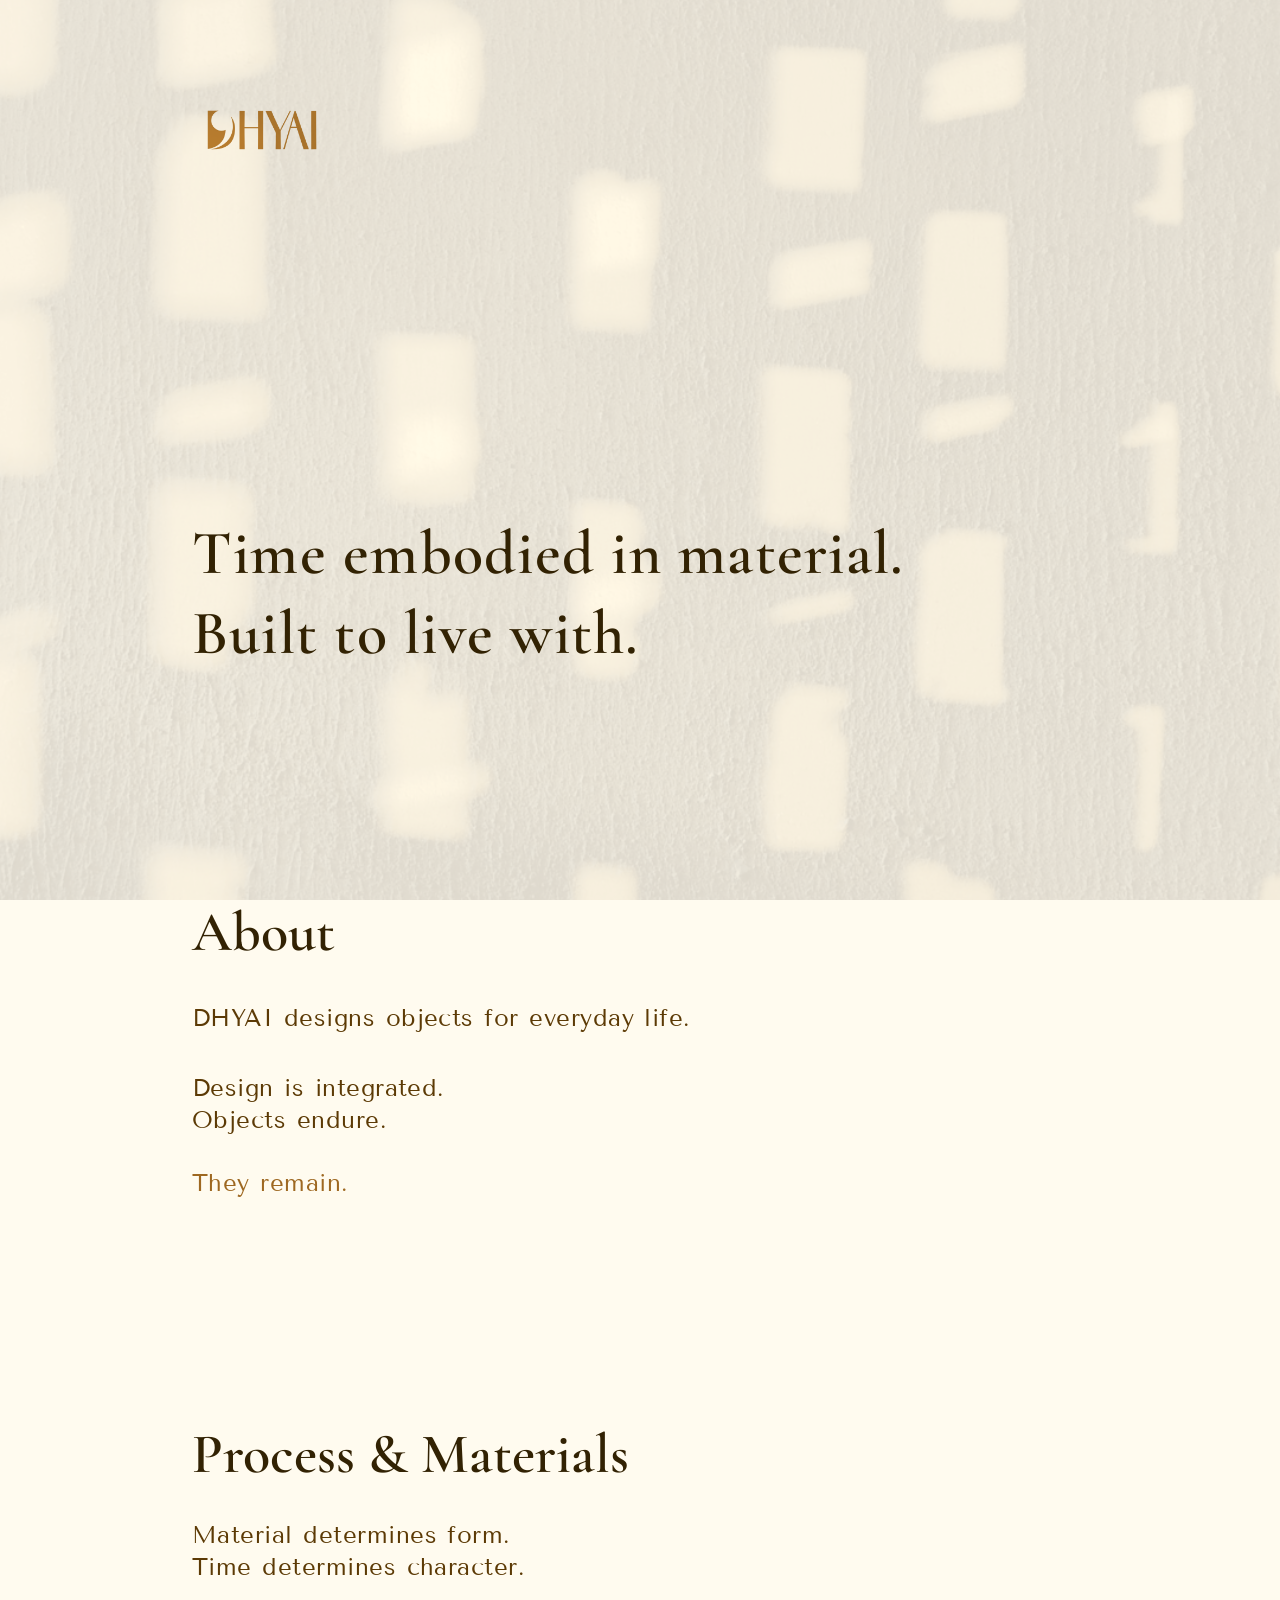
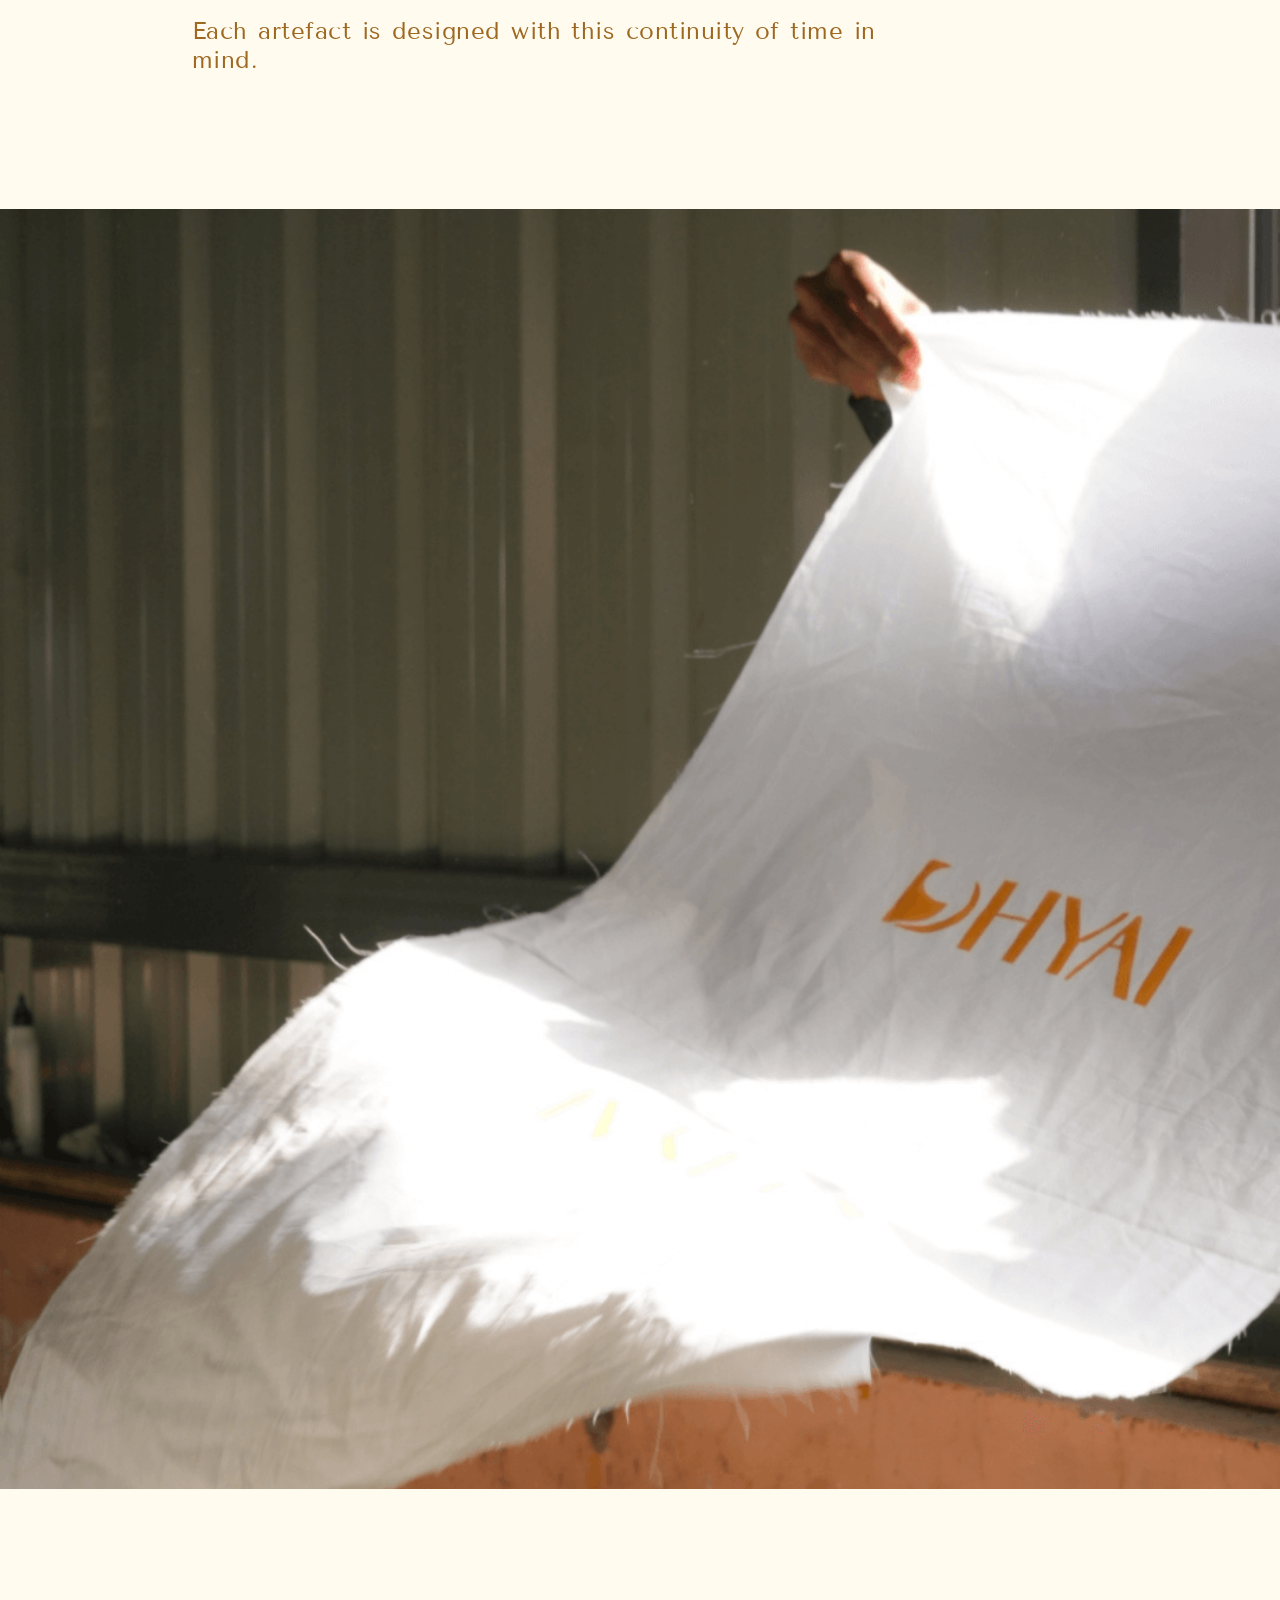
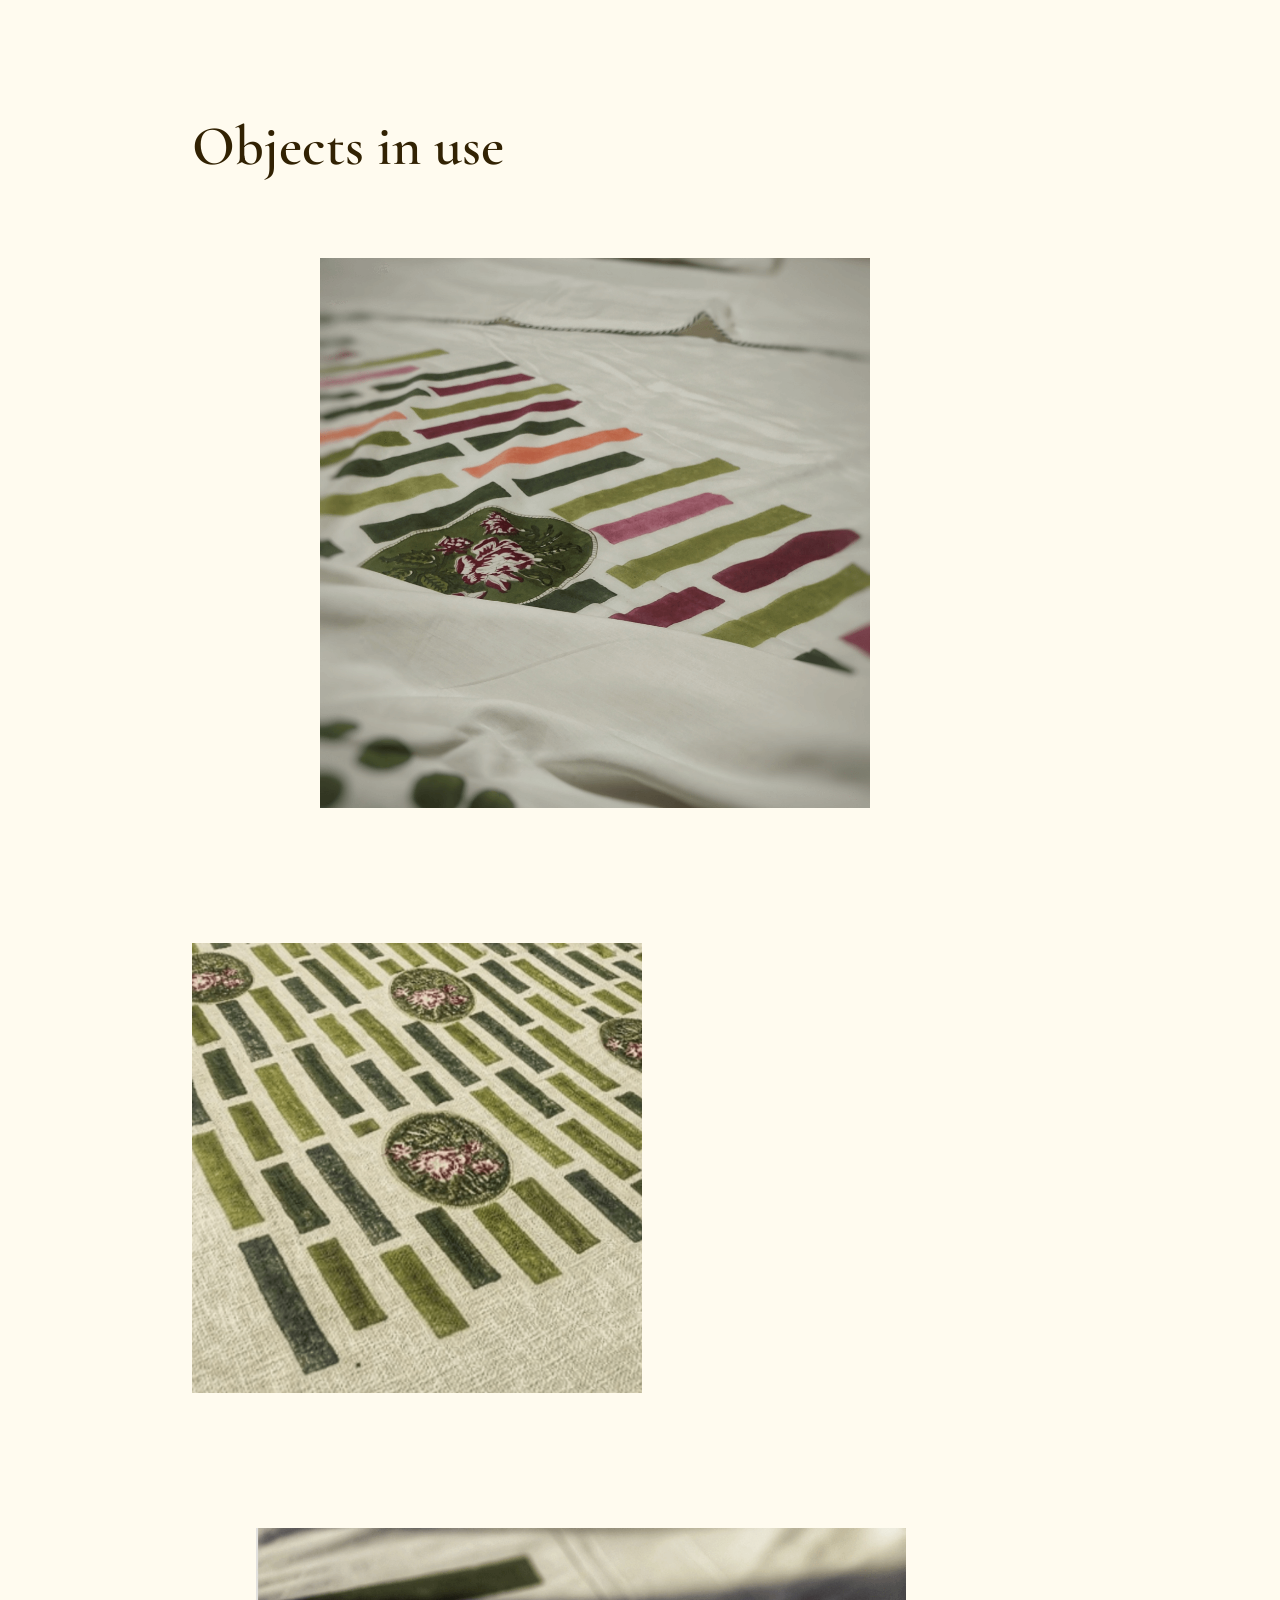
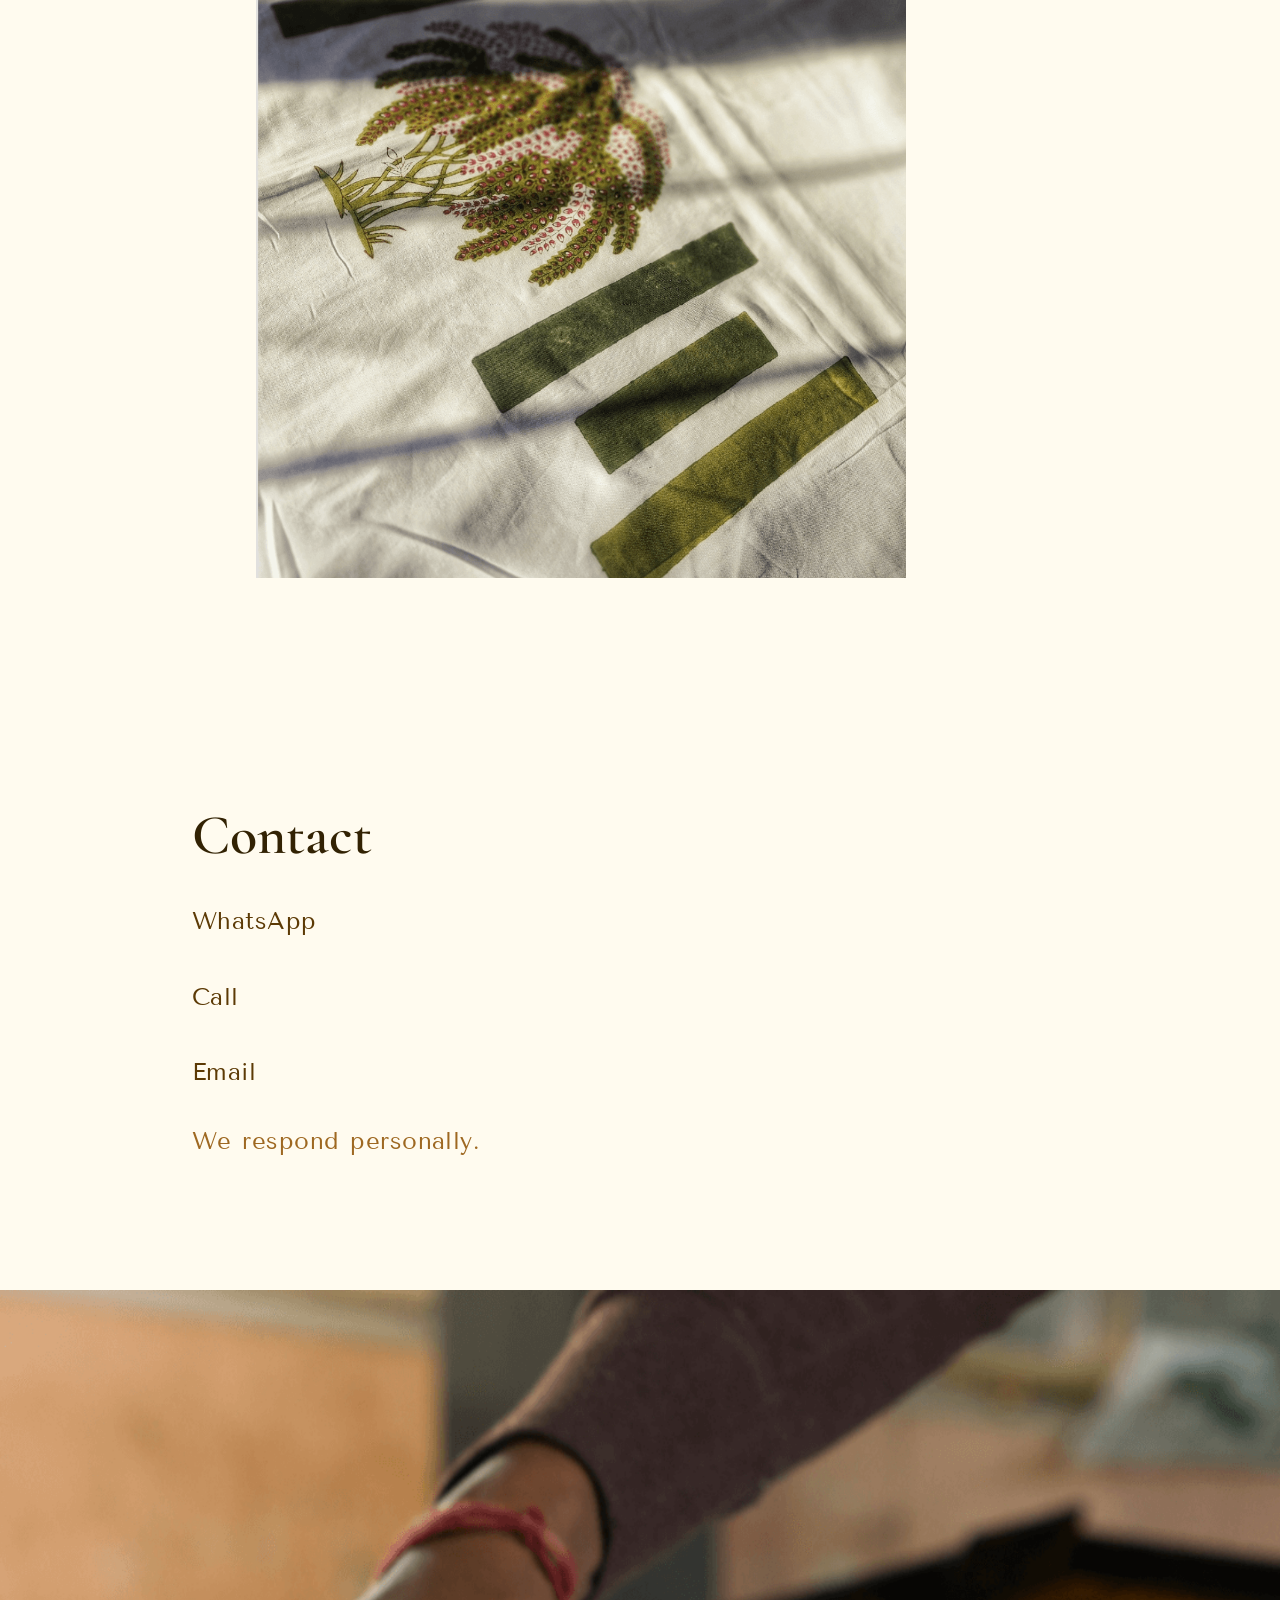
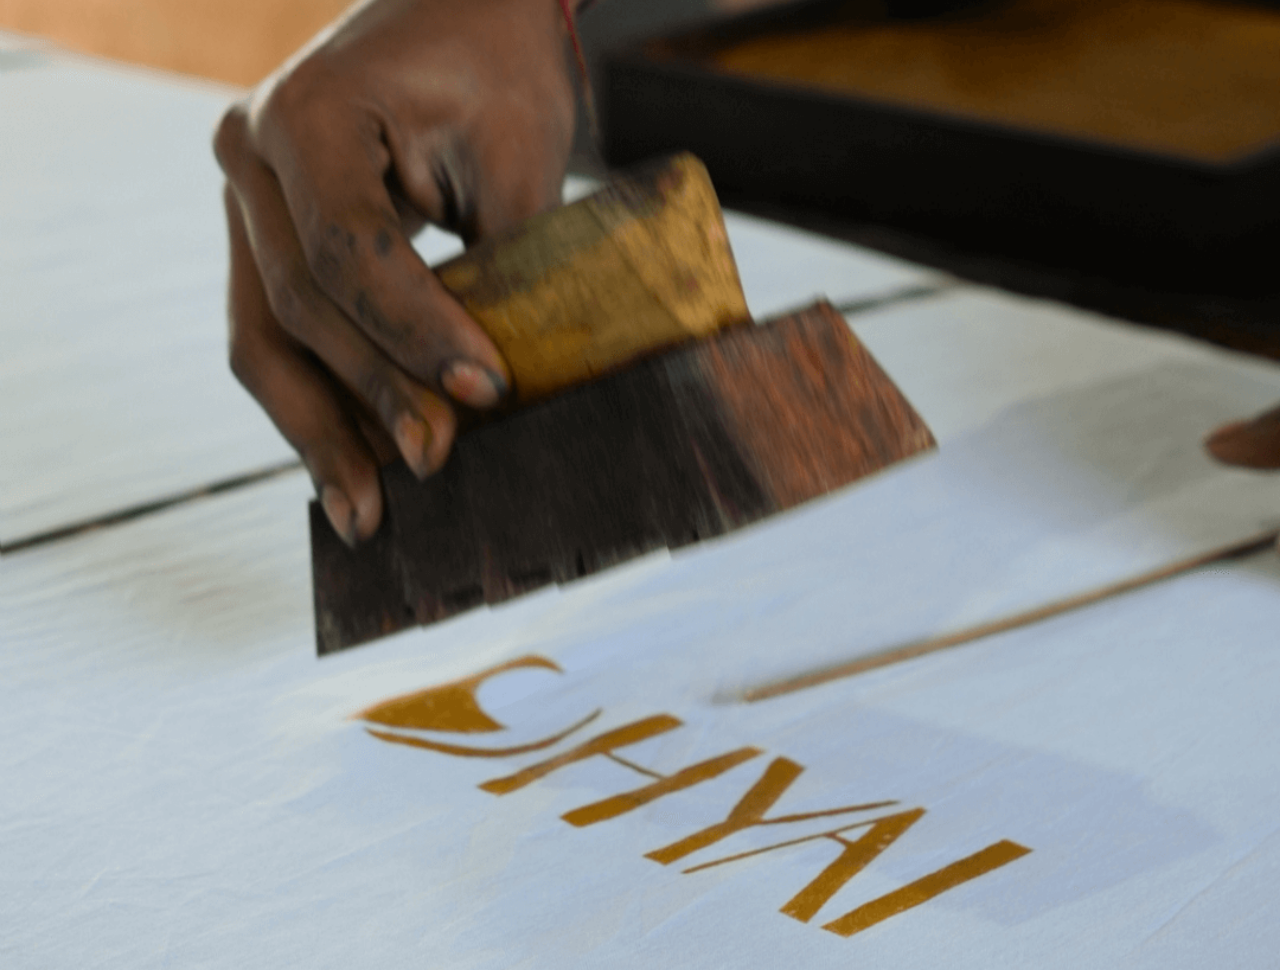
==== index.html @ fb468193 "Update index.html" ====
<!DOCTYPE html>
<html lang="en">
<head>
    <meta charset="UTF-8">
    <meta name="viewport" content="width=device-width, initial-scale=1.0">
    <title>DHYAI</title>
    
    <link rel="preconnect" href="https://fonts.googleapis.com">
    <link rel="preconnect" href="https://fonts.gstatic.com" crossorigin>
    <link href="https://fonts.googleapis.com/css2?family=Cormorant+Garamond:wght@600&family=Tenor+Sans&display=swap" rel="stylesheet">

    <script>
        if (window.innerWidth <= 768) {
            window.location.href = "mobile.html";
        }
    </script>

    <style>
        /* DESKTOP STRICT GRID SETTINGS */
        :root {
            --grid-line: 15vw; /* The unshakeable left anchor for desktop */
            --chapter-pause: 25vh; /* Deep, unhurried vertical margins */
        }

        body {
            background-color: #fffbef;
            margin: 0;
            padding: 0;
            font-family: 'Tenor Sans', sans-serif;
            color: #5c3a05;
            overflow-x: hidden;
            box-sizing: border-box;
        }

        .bg-texture {
            position: fixed;
            top: 0; left: 0; right: 0; bottom: 0;
            background-image: url('Hero-Image.png');
            background-size: cover;
            background-position: center;
            opacity: 0.15;
            z-index: -1;
        }

        /* FIXED LOGO BEHAVIOR */
        .logo {
            position: absolute; /* Changed from fixed so it stays in the hero section */
            top: 60px;
            left: var(--grid-line); 
            width: 140px;
            mix-blend-mode: multiply;
            z-index: 100;
        }

        /* STRICT TEXT HIERARCHY LOCK */
        .text-block {
            display: flex;
            flex-direction: column;
            gap: 32px; 
            max-width: 700px; 
        }

        .text-block h2, 
        .text-block p, 
        .text-block a, 
        .text-block span {
            margin: 0 !important; 
        }

        /* TYPOGRAPHY */
        h2 {
            font-family: 'Cormorant Garamond', serif;
            font-size: 56px; 
            color: #322203;
            line-height: 1.15;
            font-weight: 600;
        }

        .hero {
            height: 100vh;
            display: flex;
            flex-direction: column;
            justify-content: flex-end; 
            padding-bottom: 25vh; 
            padding-left: var(--grid-line);
            padding-right: var(--grid-line);
            box-sizing: border-box;
        }

        .hero h2 {
            font-size: clamp(40px, 5vw, 62px); 
            line-height: 1.3;
            margin: 0;
            letter-spacing: 0.02em;
        }

        p, a {
            font-size: 24px; 
            line-height: 1.8;
            text-decoration: none;
            color: inherit;
            display: block;
            letter-spacing: 0.02em;
            word-spacing: 0.08em;
        }

        a:hover {
            color: #322203; 
        }

        .tight-stack {
            line-height: 1.35; 
        }

        .end-statement {
            color: #9e6821;
            display: block;
            font-size: 24px; 
            letter-spacing: 0.02em;
            word-spacing: 0.08em;
        }

        /* LAYOUT ARCHITECTURE */
        .content-container {
            padding: 0 var(--grid-line); 
            width: 100%;
            box-sizing: border-box;
        }

        .chapter {
            margin-bottom: var(--chapter-pause); 
        }

        /* THE MOMENT OF BOLDNESS: Full Bleed Images */
        .full-bleed {
            width: 100vw;
            height: auto;
            position: relative;
            left: calc(-1 * var(--grid-line)); 
            margin-top: 15vh;
            display: block;
        }

        /* EDITORIAL GALLERY */
        .gallery-wrap {
            display: flex;
            flex-direction: column;
            gap: 15vh; 
            margin-top: 80px; 
        }

        .gallery-wrap img {
            height: auto;
            display: block;
        }
        
        .img-1 { max-width: 550px; margin-left: 10vw; } 
        .img-2 { max-width: 450px; margin-left: 0; } 
        .img-3 { max-width: 650px; margin-left: 5vw; } 

        .fade-in {
            opacity: 0;
            transform: translateY(20px);
            transition: opacity 1.5s ease, transform 1.5s ease;
        }
        .fade-in.visible {
            opacity: 1;
            transform: translateY(0);
        }
    </style>
</head>
<body>

    <div class="bg-texture"></div>
    <img src="DHYAI-logo.png" alt="DHYAI" class="logo">

    <section class="hero fade-in">
        <h2>
            Time embodied in material.<br>
            Built to live with.
        </h2>
    </section>

    <div class="content-container">
        <section class="chapter fade-in">
            <div class="text-block">
                <h2>About</h2>
                <p>DHYAI designs objects for everyday life.</p>
                <p class="tight-stack">Design is integrated.<br>Objects endure.</p>
                <span class="end-statement">They remain.</span>
            </div>
        </section>

        <section class="chapter fade-in">
            <div class="text-block">
                <h2>Process & Materials</h2>
                <p class="tight-stack">Material determines form.<br>Time determines character.</p>
                <span class="end-statement">Each artefact is designed with this continuity of time in mind.</span>
            </div>
            <img src="Process-Image-1.png" alt="Process" class="full-bleed fade-in">
        </section>

        <section class="chapter fade-in">
            <div class="text-block">
                <h2>Objects in use</h2>
            </div>
            <div class="gallery-wrap">
                <img src="Object-Image-1.png" alt="Object" class="fade-in img-1">
                <img src="Object-Image-2.png" alt="Detail" class="fade-in img-2">
                <img src="Object-Image-3.png" alt="Material" class="fade-in img-3">
            </div>
        </section>

        <section class="chapter fade-in" style="margin-bottom: 0;">
            <div class="text-block">
                <h2>Contact</h2>
                <p class="tight-stack">
                    <a href="#">WhatsApp</a><br>
                    <a href="#">Call</a><br>
                    <a href="#">Email</a>
                </p>
                <span class="end-statement">We respond personally.</span>
            </div>
            <img src="Process-Image-2.png" alt="Process" class="full-bleed fade-in" style="margin-bottom: 0;">
        </section>
    </div>

    <script>
        const observer = new IntersectionObserver(entries => {
            entries.forEach(entry => {
                if(entry.isIntersecting) entry.target.classList.add('visible');
            });
        }, { threshold: 0.1 });
        document.querySelectorAll('.fade-in').forEach(el => observer.observe(el));
    </script>
</body>
</html>
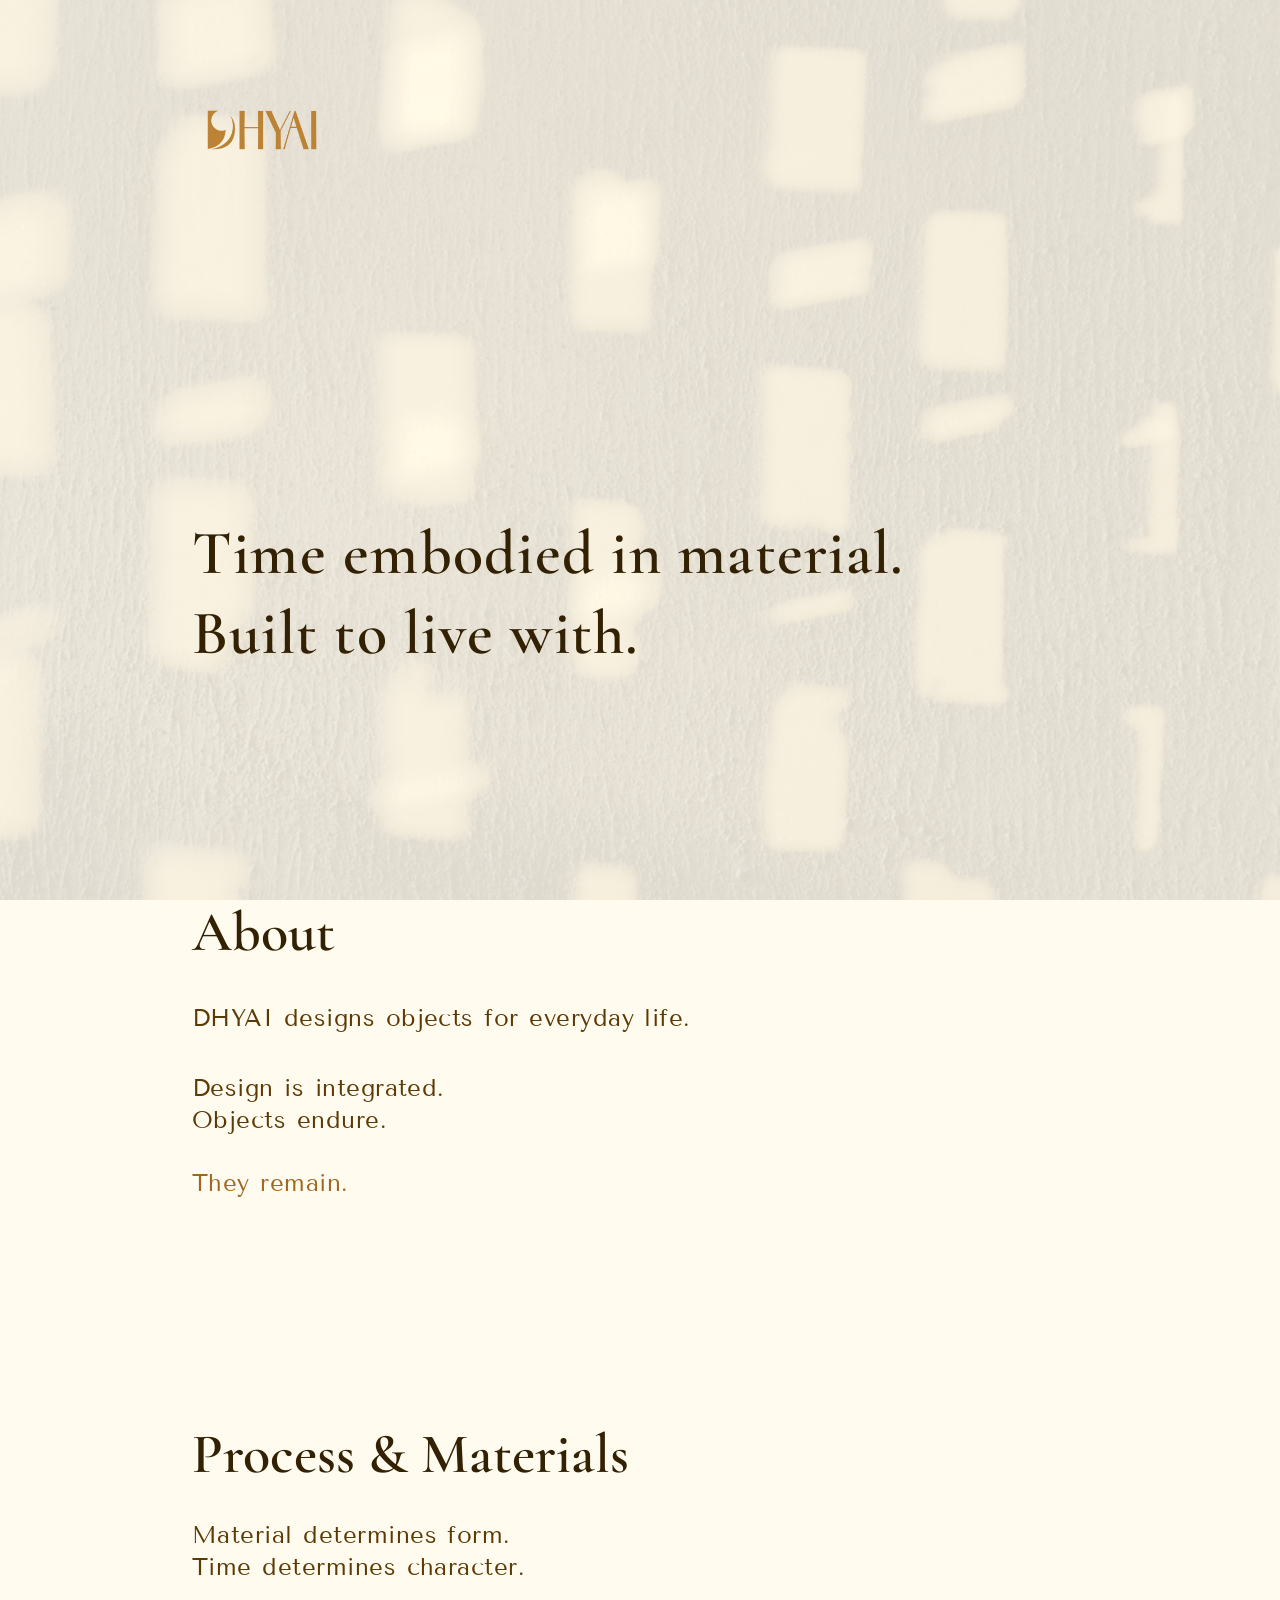
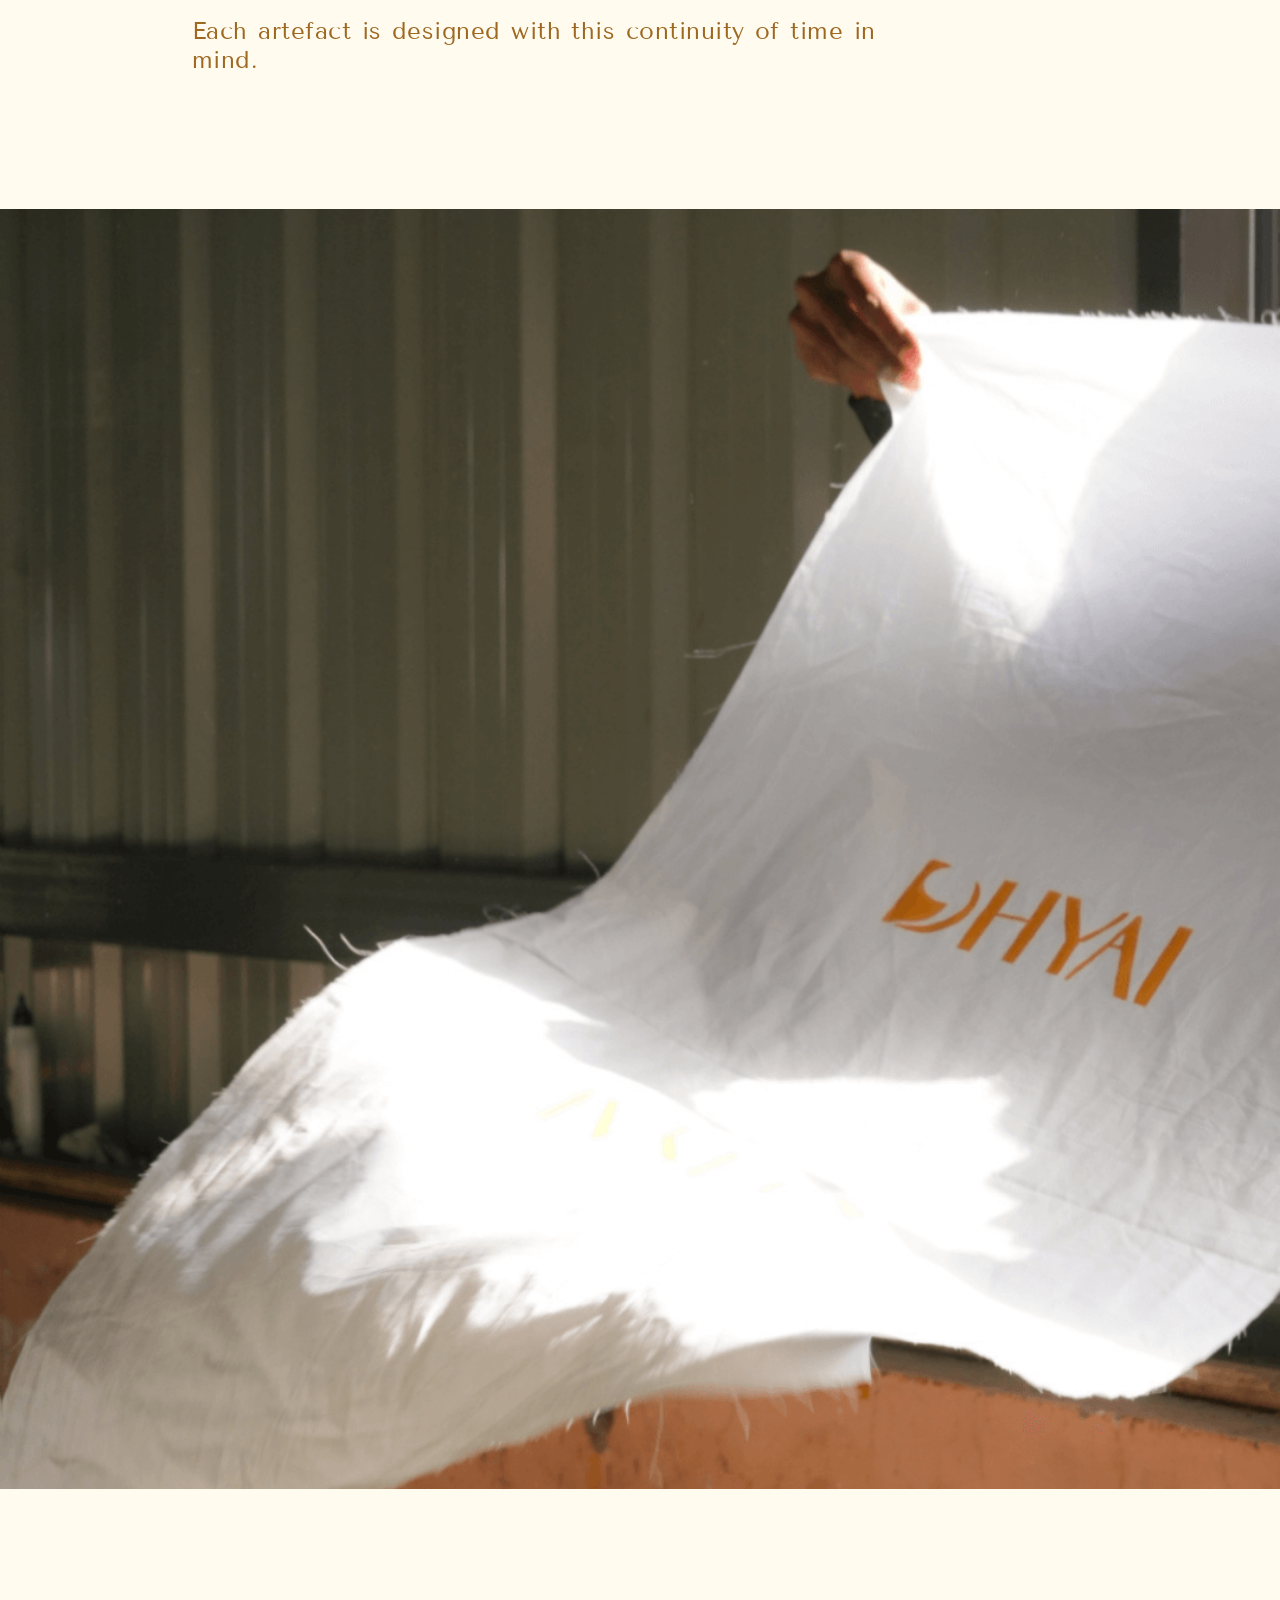
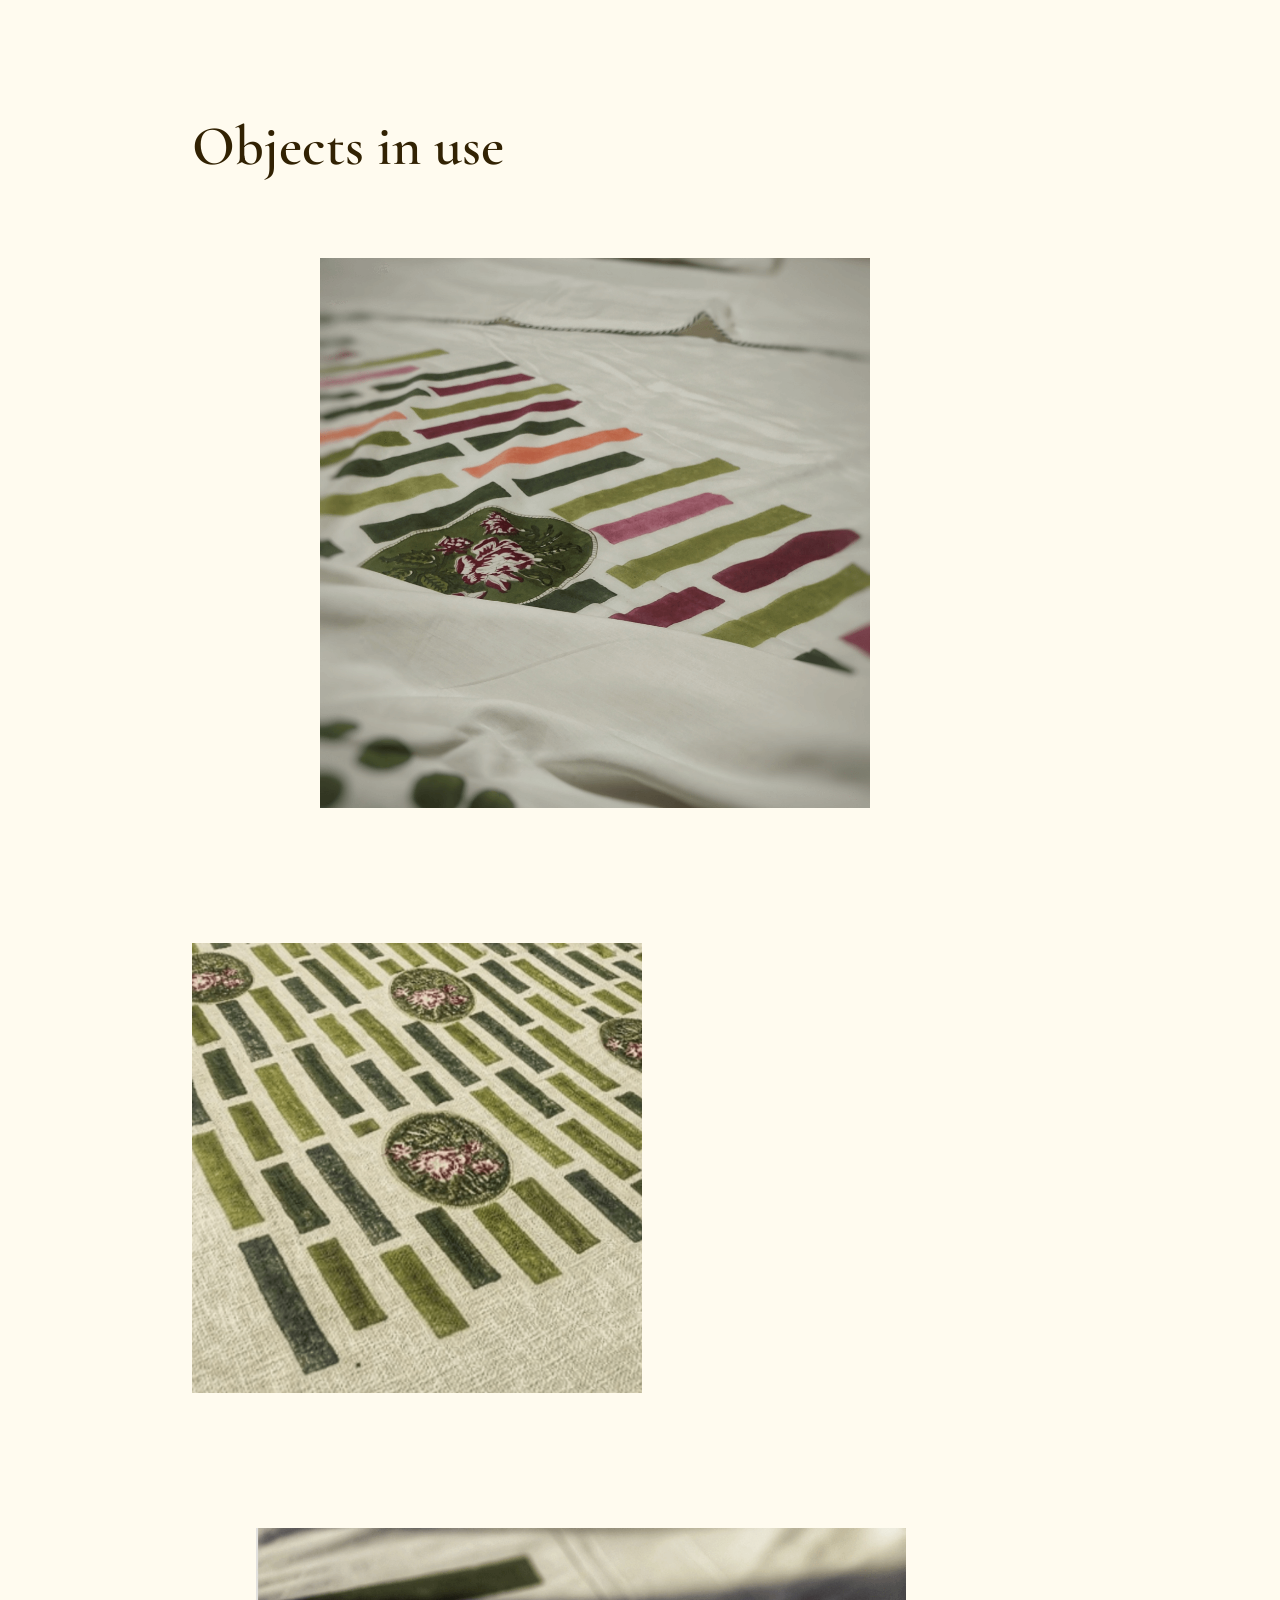
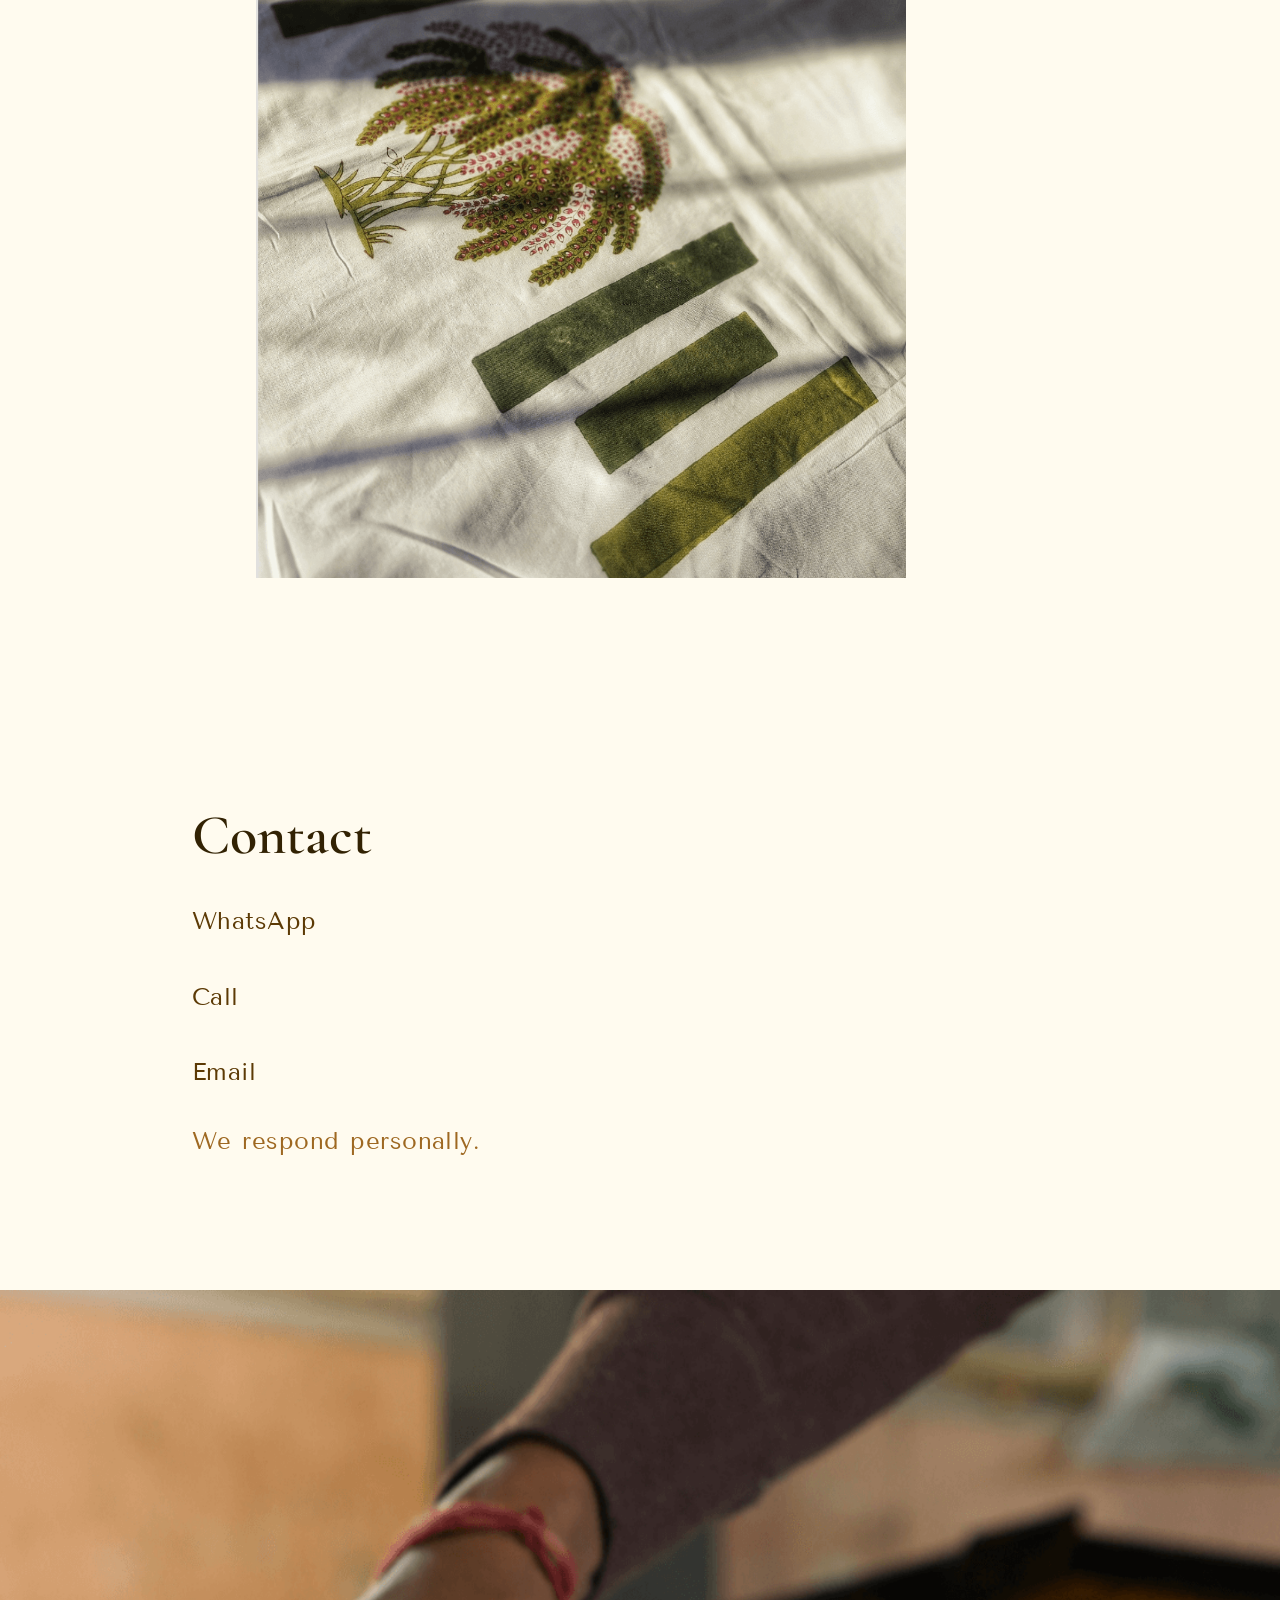
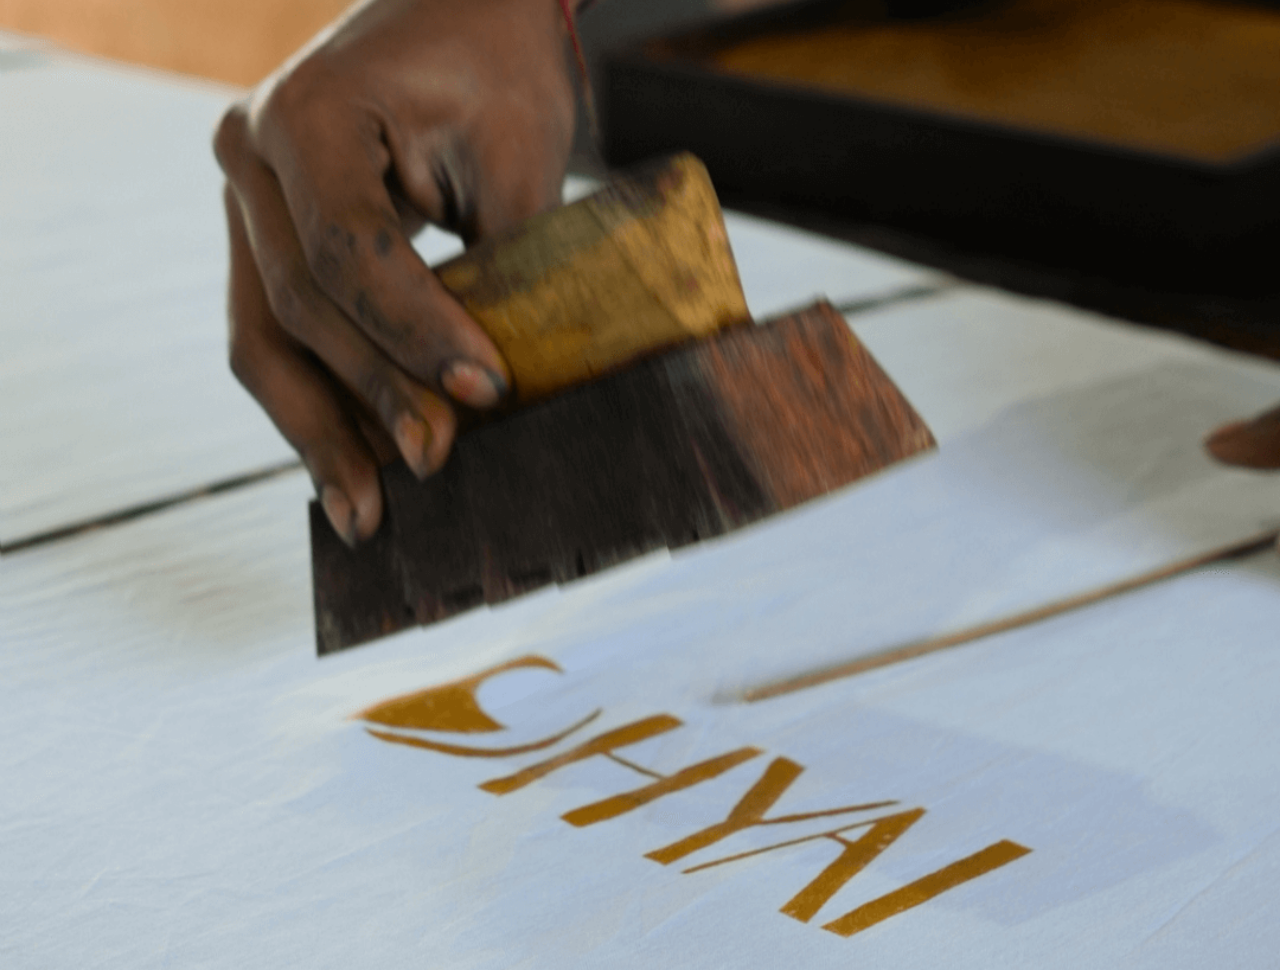
==== commit 6e09ef6f: "Update index.html" ====
--- a/index.html
+++ b/index.html
@@ -18,8 +18,8 @@
     <style>
         /* DESKTOP STRICT GRID SETTINGS */
         :root {
-            --grid-line: 15vw; /* The unshakeable left anchor for desktop */
-            --chapter-pause: 25vh; /* Deep, unhurried vertical margins */
+            --grid-line: 15vw; 
+            --chapter-pause: 25vh; 
         }
 
         body {
@@ -42,16 +42,6 @@
             z-index: -1;
         }
 
-        /* FIXED LOGO BEHAVIOR */
-        .logo {
-            position: absolute; /* Changed from fixed so it stays in the hero section */
-            top: 60px;
-            left: var(--grid-line); 
-            width: 140px;
-            mix-blend-mode: multiply;
-            z-index: 100;
-        }
-
         /* STRICT TEXT HIERARCHY LOCK */
         .text-block {
             display: flex;
@@ -76,7 +66,9 @@
             font-weight: 600;
         }
 
+        /* HERO SECTION (Now acts as the master container for the logo) */
         .hero {
+            position: relative; /* Crucial: Traps the absolute logo inside this section */
             height: 100vh;
             display: flex;
             flex-direction: column;
@@ -87,6 +79,16 @@
             box-sizing: border-box;
         }
 
+        /* BULLETPROOF LOGO (Locked to the top of the hero section only) */
+        .logo {
+            position: absolute; 
+            top: 60px;
+            left: var(--grid-line); 
+            width: 140px;
+            mix-blend-mode: multiply;
+            z-index: 10;
+        }
+
         .hero h2 {
             font-size: clamp(40px, 5vw, 62px); 
             line-height: 1.3;
@@ -131,7 +133,7 @@
             margin-bottom: var(--chapter-pause); 
         }
 
-        /* THE MOMENT OF BOLDNESS: Full Bleed Images */
+        /* FULL BLEED IMAGES */
         .full-bleed {
             width: 100vw;
             height: auto;
@@ -172,9 +174,9 @@
 <body>
 
     <div class="bg-texture"></div>
-    <img src="DHYAI-logo.png" alt="DHYAI" class="logo">
 
     <section class="hero fade-in">
+        <img src="DHYAI-logo.png" alt="DHYAI" class="logo">
         <h2>
             Time embodied in material.<br>
             Built to live with.
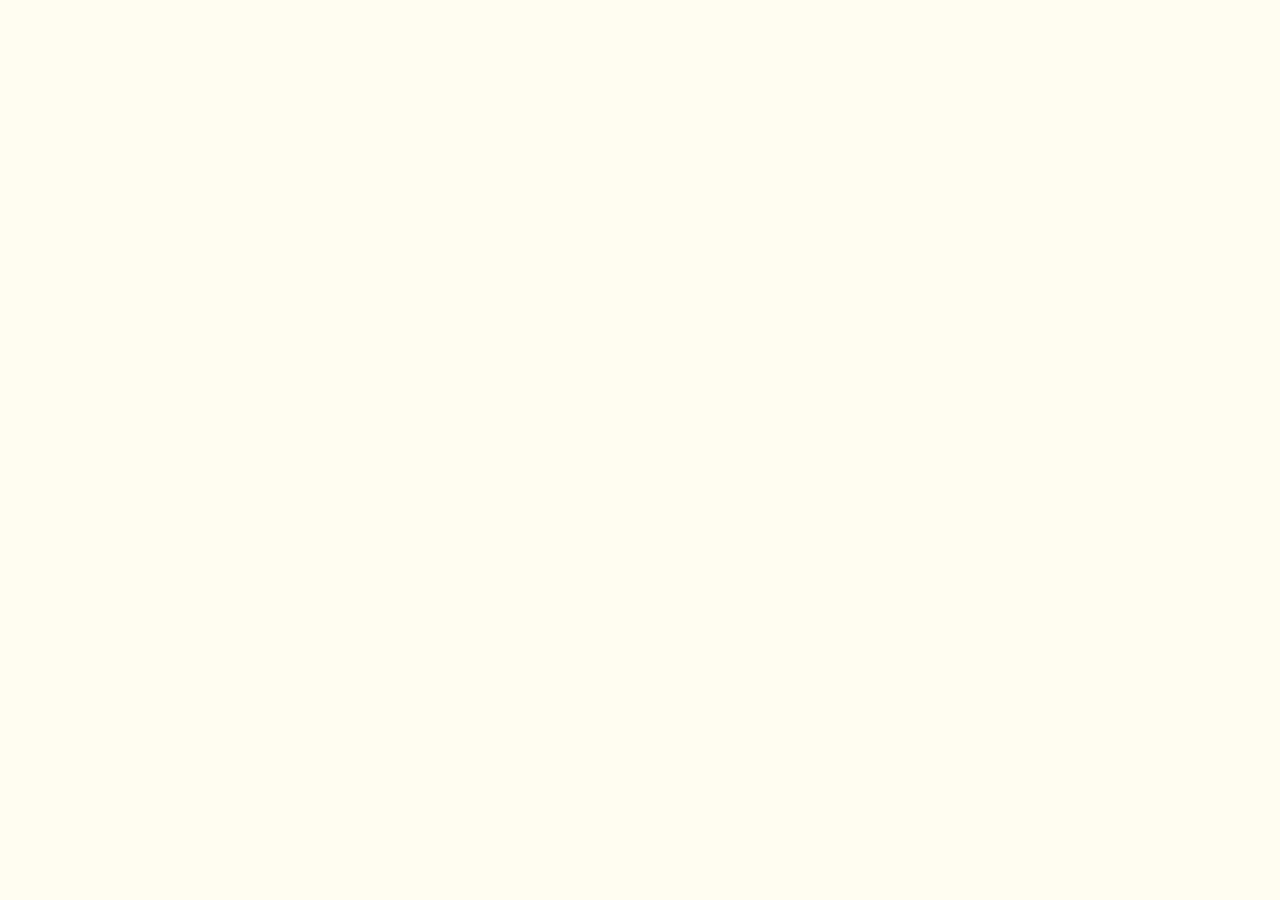
==== commit d7829cd0: "Update index.html" ====
--- a/index.html
+++ b/index.html
@@ -66,9 +66,9 @@
             font-weight: 600;
         }
 
-        /* HERO SECTION (Now acts as the master container for the logo) */
+        /* HERO SECTION */
         .hero {
-            position: relative; /* Crucial: Traps the absolute logo inside this section */
+            position: relative; 
             height: 100vh;
             display: flex;
             flex-direction: column;
@@ -79,12 +79,12 @@
             box-sizing: border-box;
         }
 
-        /* BULLETPROOF LOGO (Locked to the top of the hero section only) */
+        /* BULLETPROOF LOGO (Corner oriented, 28% larger) */
         .logo {
             position: absolute; 
             top: 60px;
-            left: var(--grid-line); 
-            width: 140px;
+            left: 5vw; /* Left corner oriented */
+            width: 180px; /* Scaled up from 140px */
             mix-blend-mode: multiply;
             z-index: 10;
         }
@@ -107,133 +107,3 @@
         }
 
         a:hover {
-            color: #322203; 
-        }
-
-        .tight-stack {
-            line-height: 1.35; 
-        }
-
-        .end-statement {
-            color: #9e6821;
-            display: block;
-            font-size: 24px; 
-            letter-spacing: 0.02em;
-            word-spacing: 0.08em;
-        }
-
-        /* LAYOUT ARCHITECTURE */
-        .content-container {
-            padding: 0 var(--grid-line); 
-            width: 100%;
-            box-sizing: border-box;
-        }
-
-        .chapter {
-            margin-bottom: var(--chapter-pause); 
-        }
-
-        /* FULL BLEED IMAGES */
-        .full-bleed {
-            width: 100vw;
-            height: auto;
-            position: relative;
-            left: calc(-1 * var(--grid-line)); 
-            margin-top: 15vh;
-            display: block;
-        }
-
-        /* EDITORIAL GALLERY */
-        .gallery-wrap {
-            display: flex;
-            flex-direction: column;
-            gap: 15vh; 
-            margin-top: 80px; 
-        }
-
-        .gallery-wrap img {
-            height: auto;
-            display: block;
-        }
-        
-        .img-1 { max-width: 550px; margin-left: 10vw; } 
-        .img-2 { max-width: 450px; margin-left: 0; } 
-        .img-3 { max-width: 650px; margin-left: 5vw; } 
-
-        .fade-in {
-            opacity: 0;
-            transform: translateY(20px);
-            transition: opacity 1.5s ease, transform 1.5s ease;
-        }
-        .fade-in.visible {
-            opacity: 1;
-            transform: translateY(0);
-        }
-    </style>
-</head>
-<body>
-
-    <div class="bg-texture"></div>
-
-    <section class="hero fade-in">
-        <img src="DHYAI-logo.png" alt="DHYAI" class="logo">
-        <h2>
-            Time embodied in material.<br>
-            Built to live with.
-        </h2>
-    </section>
-
-    <div class="content-container">
-        <section class="chapter fade-in">
-            <div class="text-block">
-                <h2>About</h2>
-                <p>DHYAI designs objects for everyday life.</p>
-                <p class="tight-stack">Design is integrated.<br>Objects endure.</p>
-                <span class="end-statement">They remain.</span>
-            </div>
-        </section>
-
-        <section class="chapter fade-in">
-            <div class="text-block">
-                <h2>Process & Materials</h2>
-                <p class="tight-stack">Material determines form.<br>Time determines character.</p>
-                <span class="end-statement">Each artefact is designed with this continuity of time in mind.</span>
-            </div>
-            <img src="Process-Image-1.png" alt="Process" class="full-bleed fade-in">
-        </section>
-
-        <section class="chapter fade-in">
-            <div class="text-block">
-                <h2>Objects in use</h2>
-            </div>
-            <div class="gallery-wrap">
-                <img src="Object-Image-1.png" alt="Object" class="fade-in img-1">
-                <img src="Object-Image-2.png" alt="Detail" class="fade-in img-2">
-                <img src="Object-Image-3.png" alt="Material" class="fade-in img-3">
-            </div>
-        </section>
-
-        <section class="chapter fade-in" style="margin-bottom: 0;">
-            <div class="text-block">
-                <h2>Contact</h2>
-                <p class="tight-stack">
-                    <a href="#">WhatsApp</a><br>
-                    <a href="#">Call</a><br>
-                    <a href="#">Email</a>
-                </p>
-                <span class="end-statement">We respond personally.</span>
-            </div>
-            <img src="Process-Image-2.png" alt="Process" class="full-bleed fade-in" style="margin-bottom: 0;">
-        </section>
-    </div>
-
-    <script>
-        const observer = new IntersectionObserver(entries => {
-            entries.forEach(entry => {
-                if(entry.isIntersecting) entry.target.classList.add('visible');
-            });
-        }, { threshold: 0.1 });
-        document.querySelectorAll('.fade-in').forEach(el => observer.observe(el));
-    </script>
-</body>
-</html>
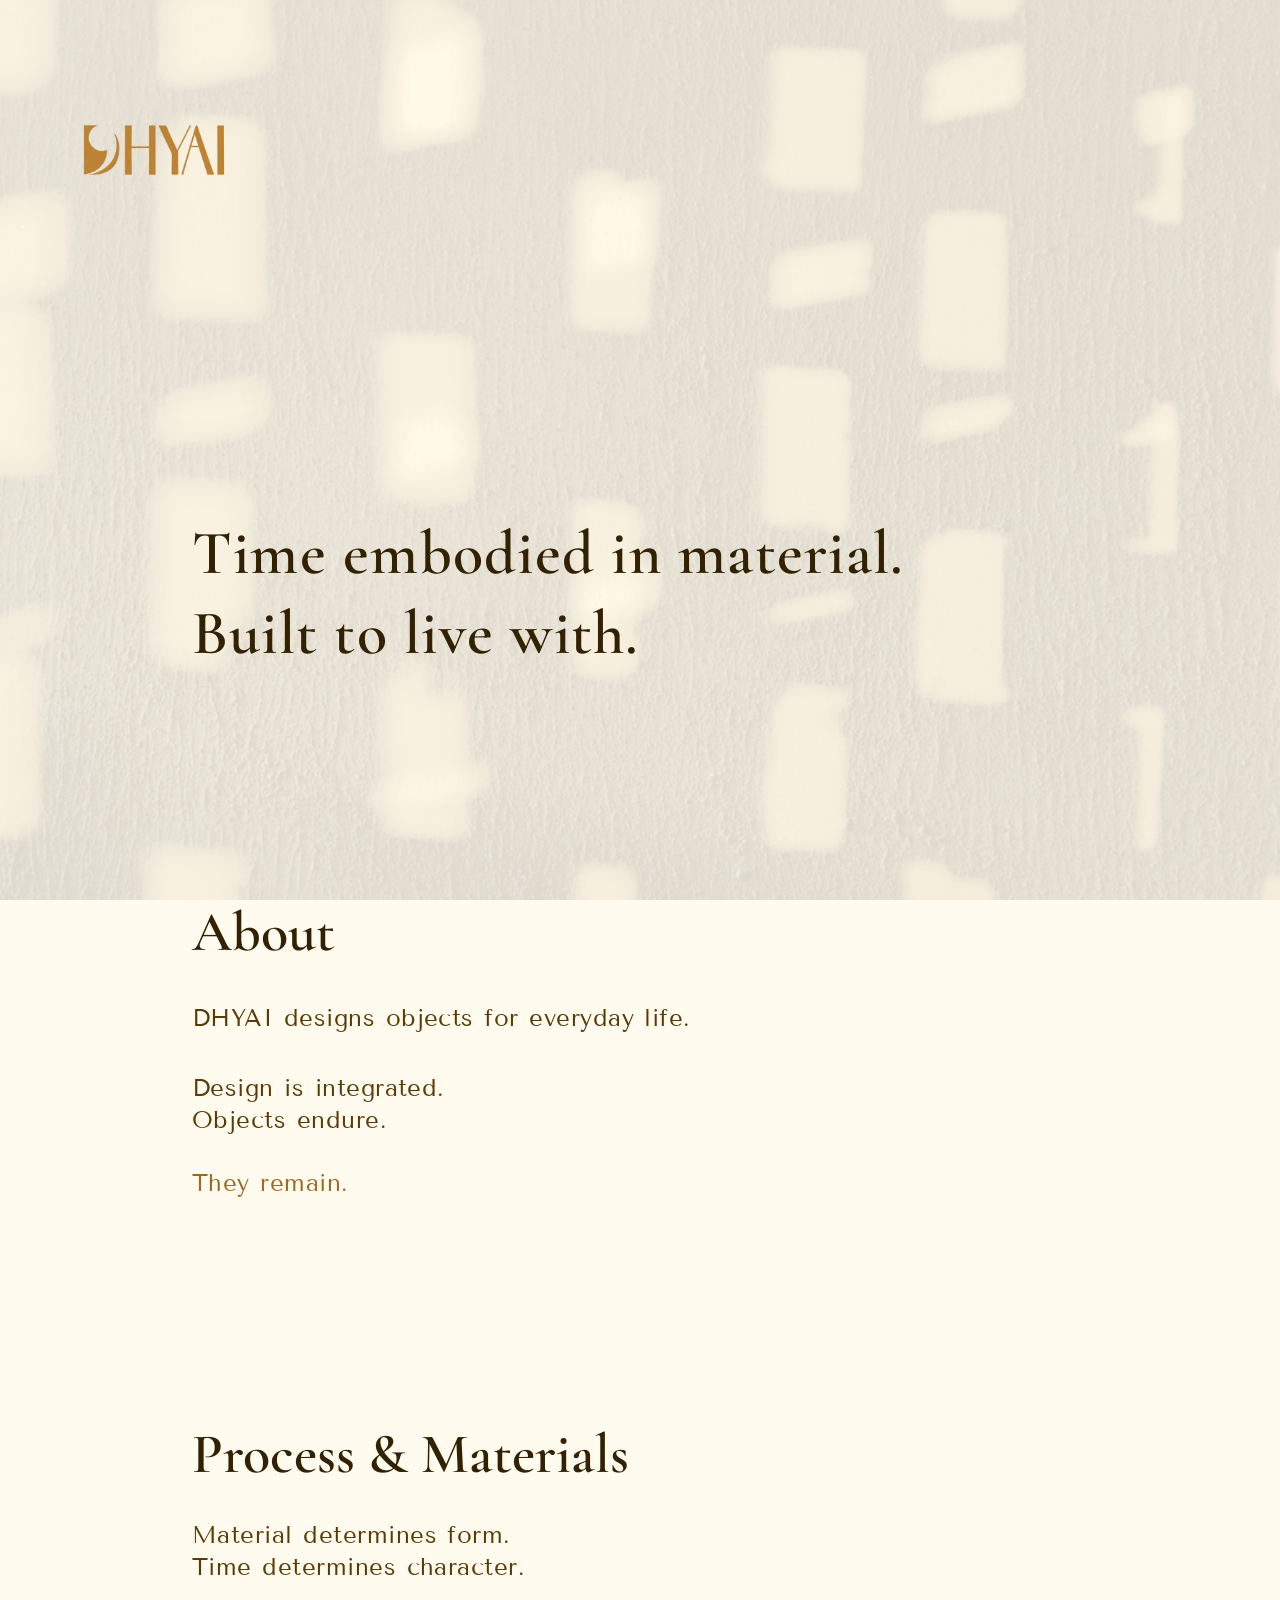
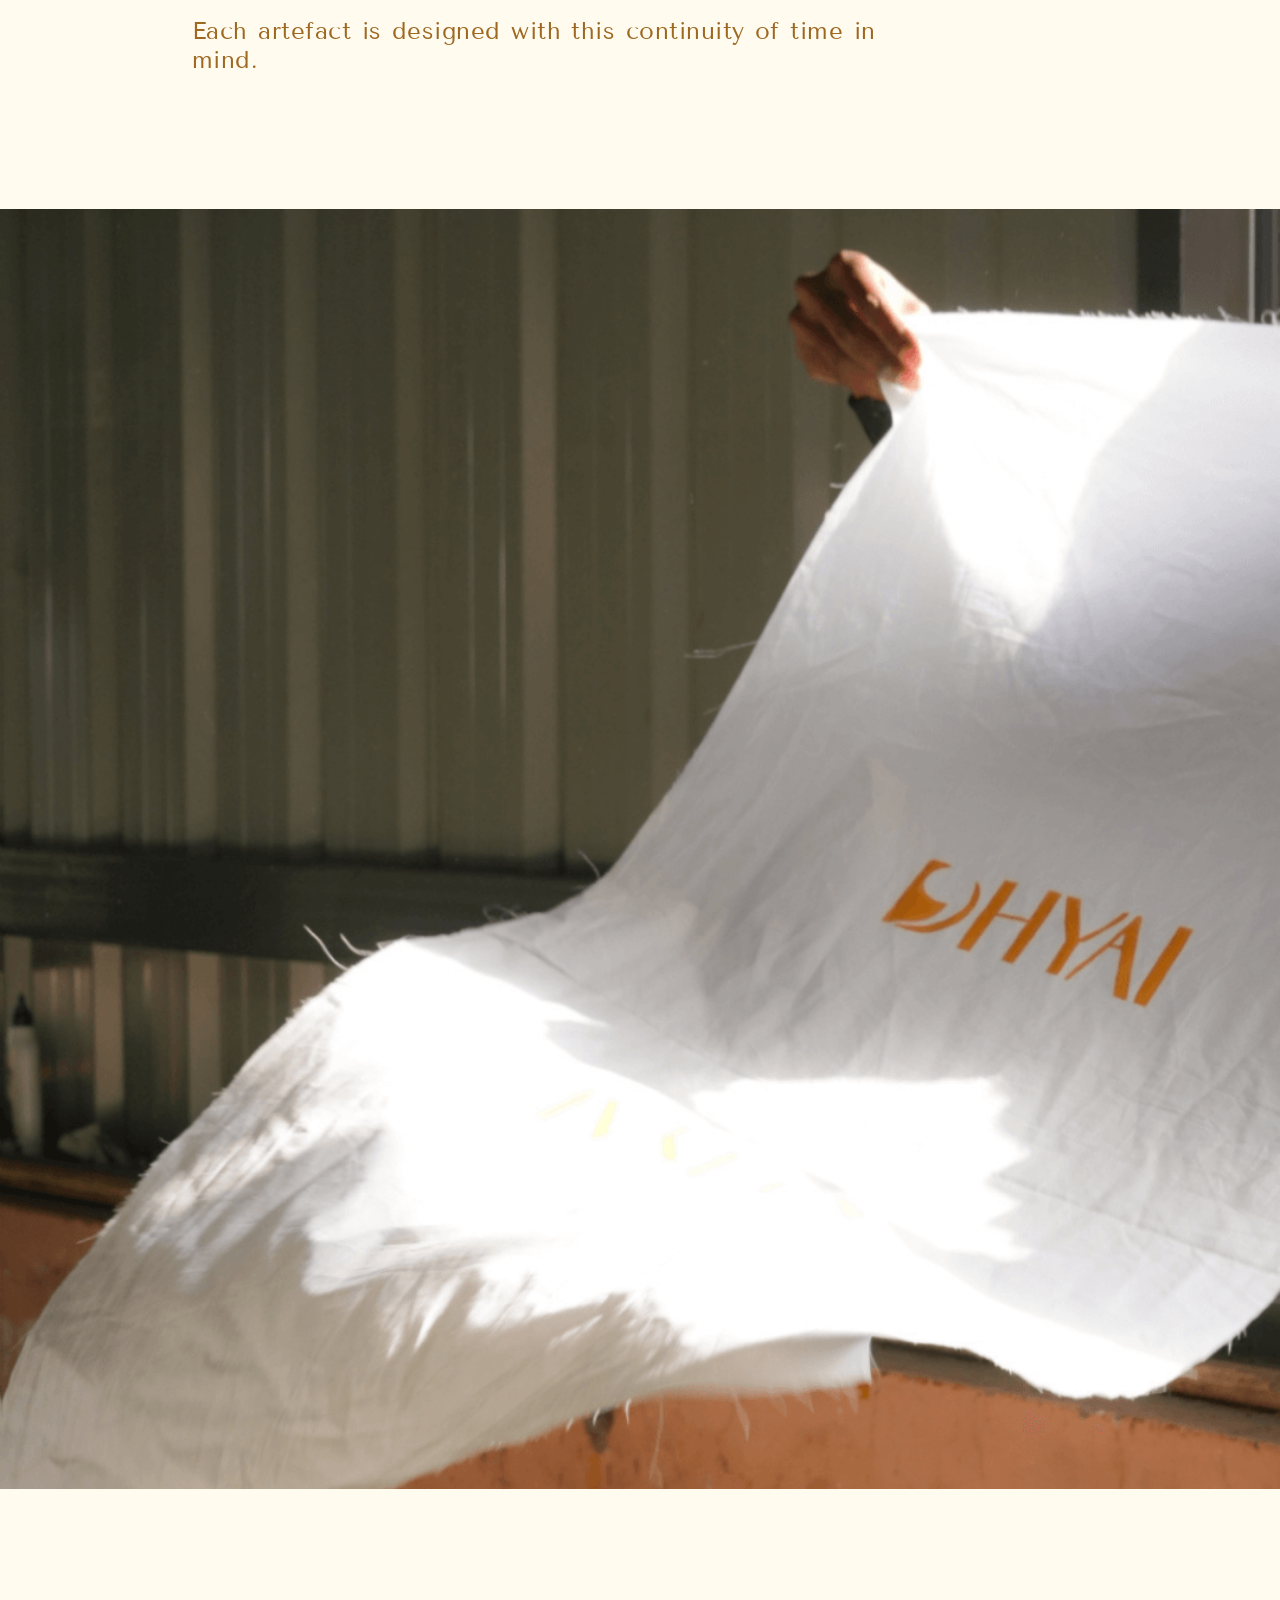
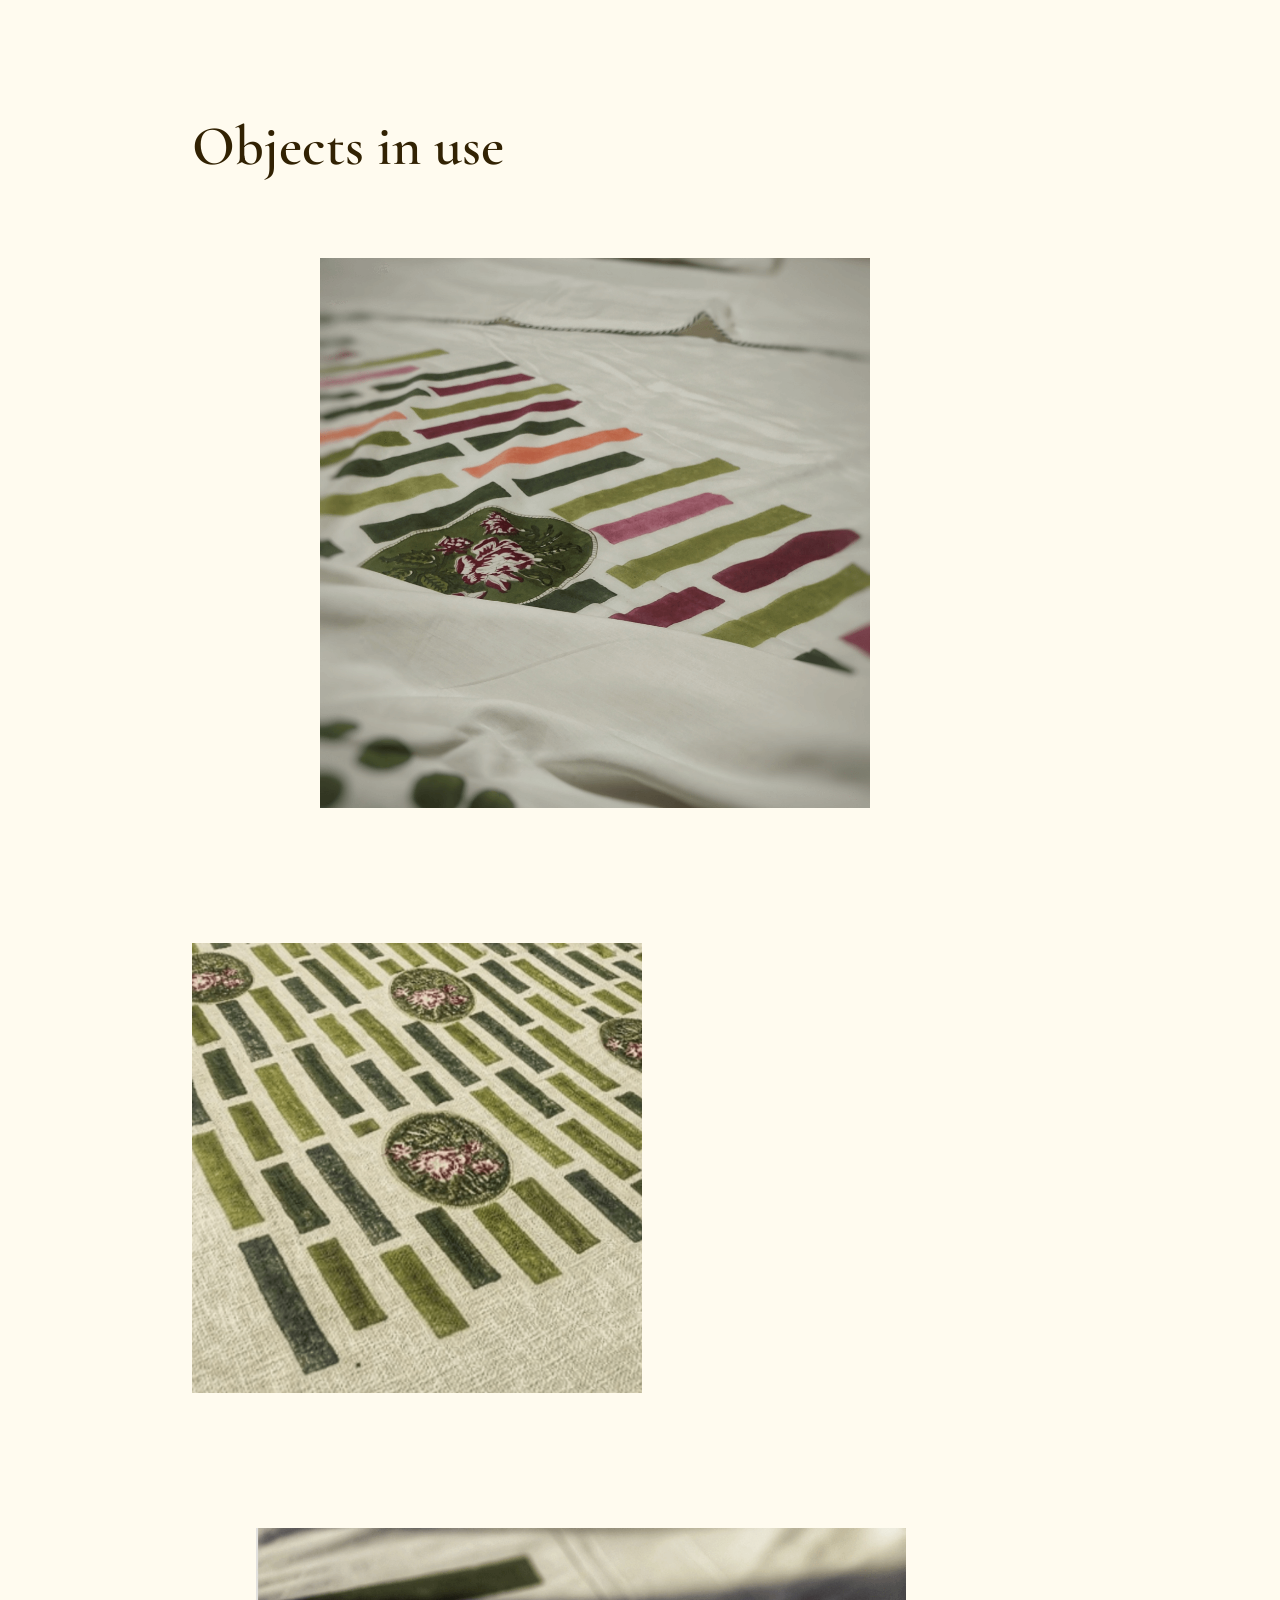
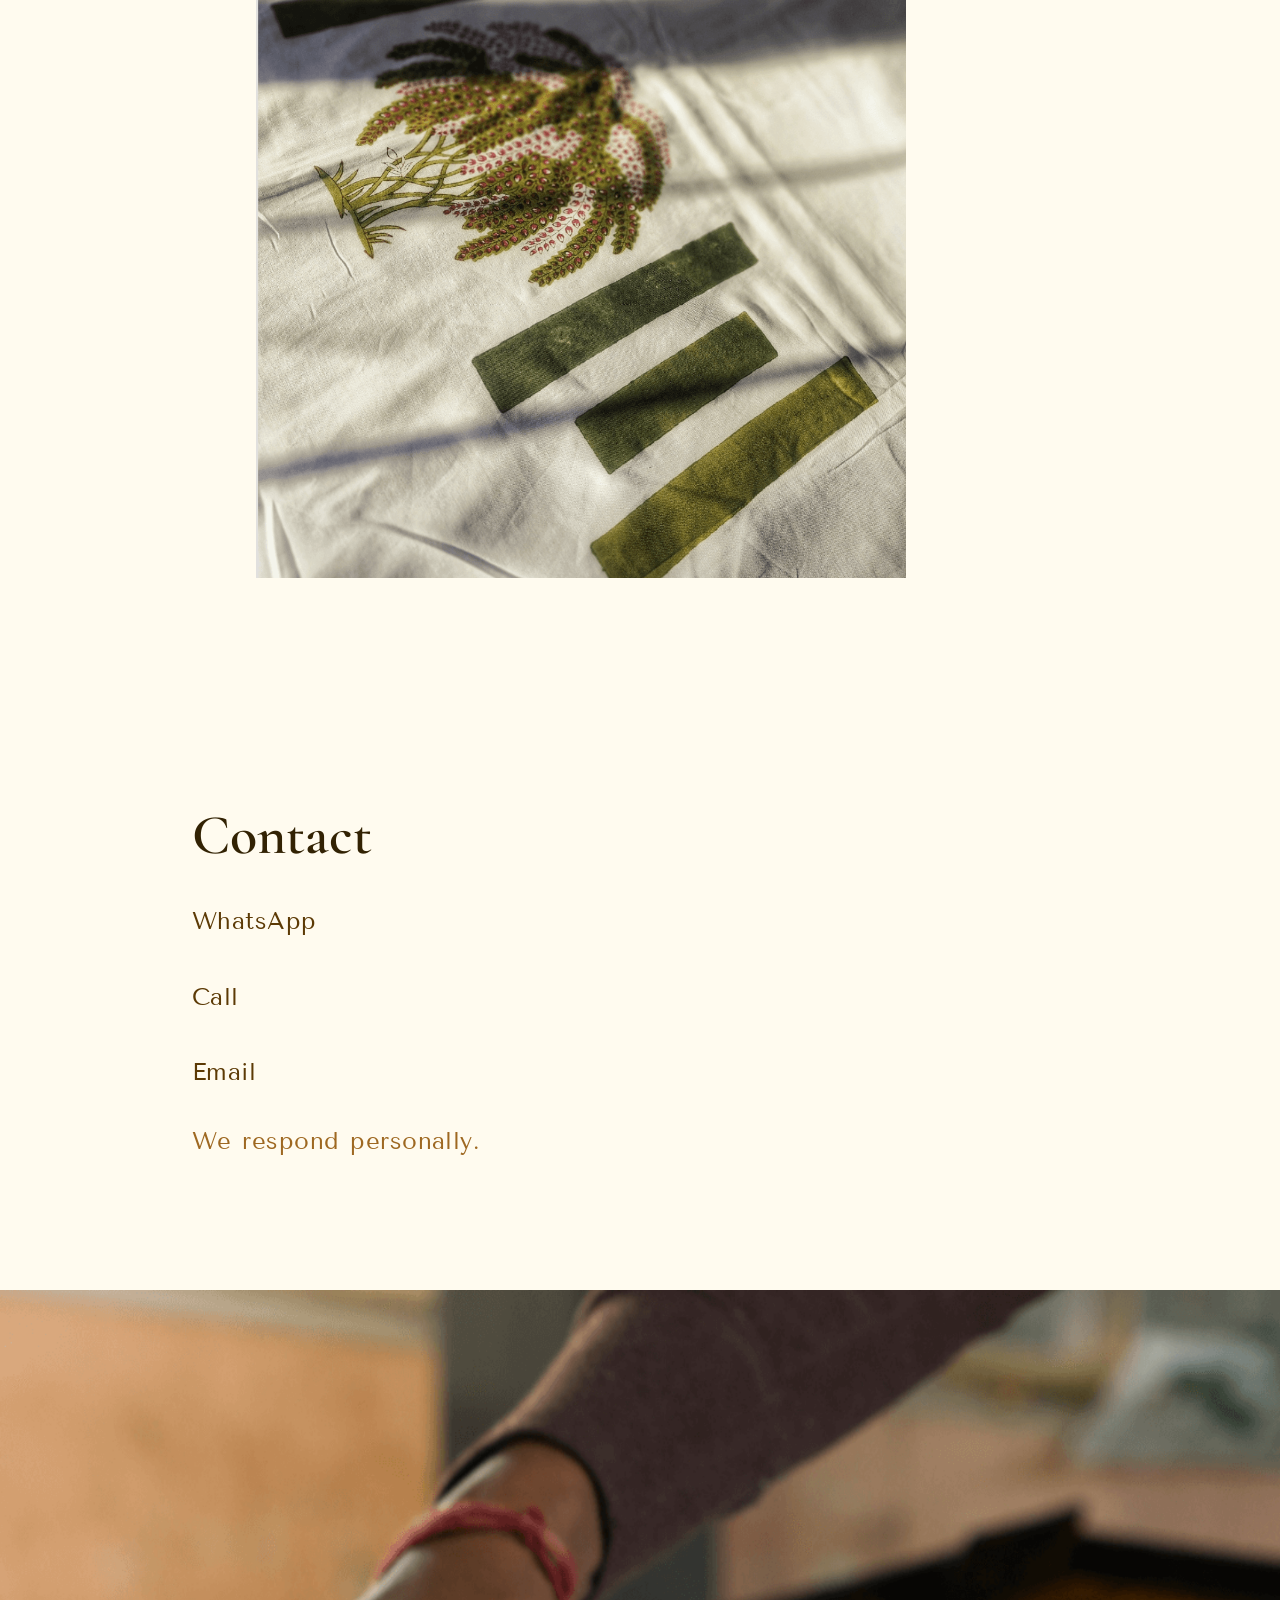
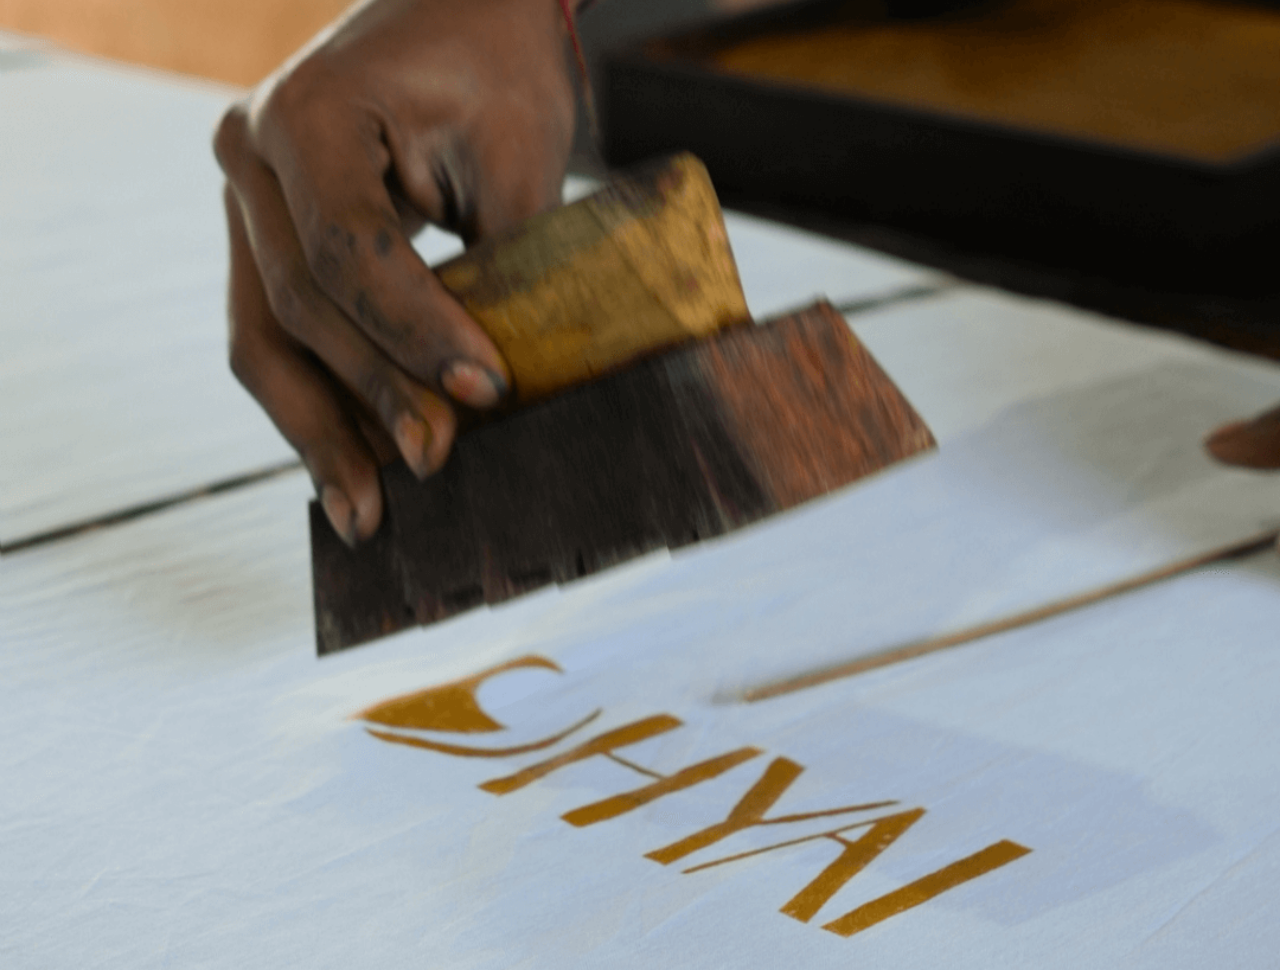
==== commit 4f0cfd71: "Add styles and structure for content sections" ====
--- a/index.html
+++ b/index.html
@@ -107,3 +107,133 @@
         }
 
         a:hover {
+            color: #322203; 
+        }
+
+        .tight-stack {
+            line-height: 1.35; 
+        }
+
+        .end-statement {
+            color: #9e6821;
+            display: block;
+            font-size: 24px; 
+            letter-spacing: 0.02em;
+            word-spacing: 0.08em;
+        }
+
+        /* LAYOUT ARCHITECTURE */
+        .content-container {
+            padding: 0 var(--grid-line); 
+            width: 100%;
+            box-sizing: border-box;
+        }
+
+        .chapter {
+            margin-bottom: var(--chapter-pause); 
+        }
+
+        /* FULL BLEED IMAGES */
+        .full-bleed {
+            width: 100vw;
+            height: auto;
+            position: relative;
+            left: calc(-1 * var(--grid-line)); 
+            margin-top: 15vh;
+            display: block;
+        }
+
+        /* EDITORIAL GALLERY */
+        .gallery-wrap {
+            display: flex;
+            flex-direction: column;
+            gap: 15vh; 
+            margin-top: 80px; 
+        }
+
+        .gallery-wrap img {
+            height: auto;
+            display: block;
+        }
+        
+        .img-1 { max-width: 550px; margin-left: 10vw; } 
+        .img-2 { max-width: 450px; margin-left: 0; } 
+        .img-3 { max-width: 650px; margin-left: 5vw; } 
+
+        .fade-in {
+            opacity: 0;
+            transform: translateY(20px);
+            transition: opacity 1.5s ease, transform 1.5s ease;
+        }
+        .fade-in.visible {
+            opacity: 1;
+            transform: translateY(0);
+        }
+    </style>
+</head>
+<body>
+
+    <div class="bg-texture"></div>
+
+    <section class="hero fade-in">
+        <img src="DHYAI-logo.png" alt="DHYAI" class="logo">
+        <h2>
+            Time embodied in material.<br>
+            Built to live with.
+        </h2>
+    </section>
+
+    <div class="content-container">
+        <section class="chapter fade-in">
+            <div class="text-block">
+                <h2>About</h2>
+                <p>DHYAI designs objects for everyday life.</p>
+                <p class="tight-stack">Design is integrated.<br>Objects endure.</p>
+                <span class="end-statement">They remain.</span>
+            </div>
+        </section>
+
+        <section class="chapter fade-in">
+            <div class="text-block">
+                <h2>Process & Materials</h2>
+                <p class="tight-stack">Material determines form.<br>Time determines character.</p>
+                <span class="end-statement">Each artefact is designed with this continuity of time in mind.</span>
+            </div>
+            <img src="Process-Image-1.png" alt="Process" class="full-bleed fade-in">
+        </section>
+
+        <section class="chapter fade-in">
+            <div class="text-block">
+                <h2>Objects in use</h2>
+            </div>
+            <div class="gallery-wrap">
+                <img src="Object-Image-1.png" alt="Object" class="fade-in img-1">
+                <img src="Object-Image-2.png" alt="Detail" class="fade-in img-2">
+                <img src="Object-Image-3.png" alt="Material" class="fade-in img-3">
+            </div>
+        </section>
+
+        <section class="chapter fade-in" style="margin-bottom: 0;">
+            <div class="text-block">
+                <h2>Contact</h2>
+                <p class="tight-stack">
+                    <a href="#">WhatsApp</a><br>
+                    <a href="#">Call</a><br>
+                    <a href="#">Email</a>
+                </p>
+                <span class="end-statement">We respond personally.</span>
+            </div>
+            <img src="Process-Image-2.png" alt="Process" class="full-bleed fade-in" style="margin-bottom: 0;">
+        </section>
+    </div>
+
+    <script>
+        const observer = new IntersectionObserver(entries => {
+            entries.forEach(entry => {
+                if(entry.isIntersecting) entry.target.classList.add('visible');
+            });
+        }, { threshold: 0.1 });
+        document.querySelectorAll('.fade-in').forEach(el => observer.observe(el));
+    </script>
+</body>
+</html>
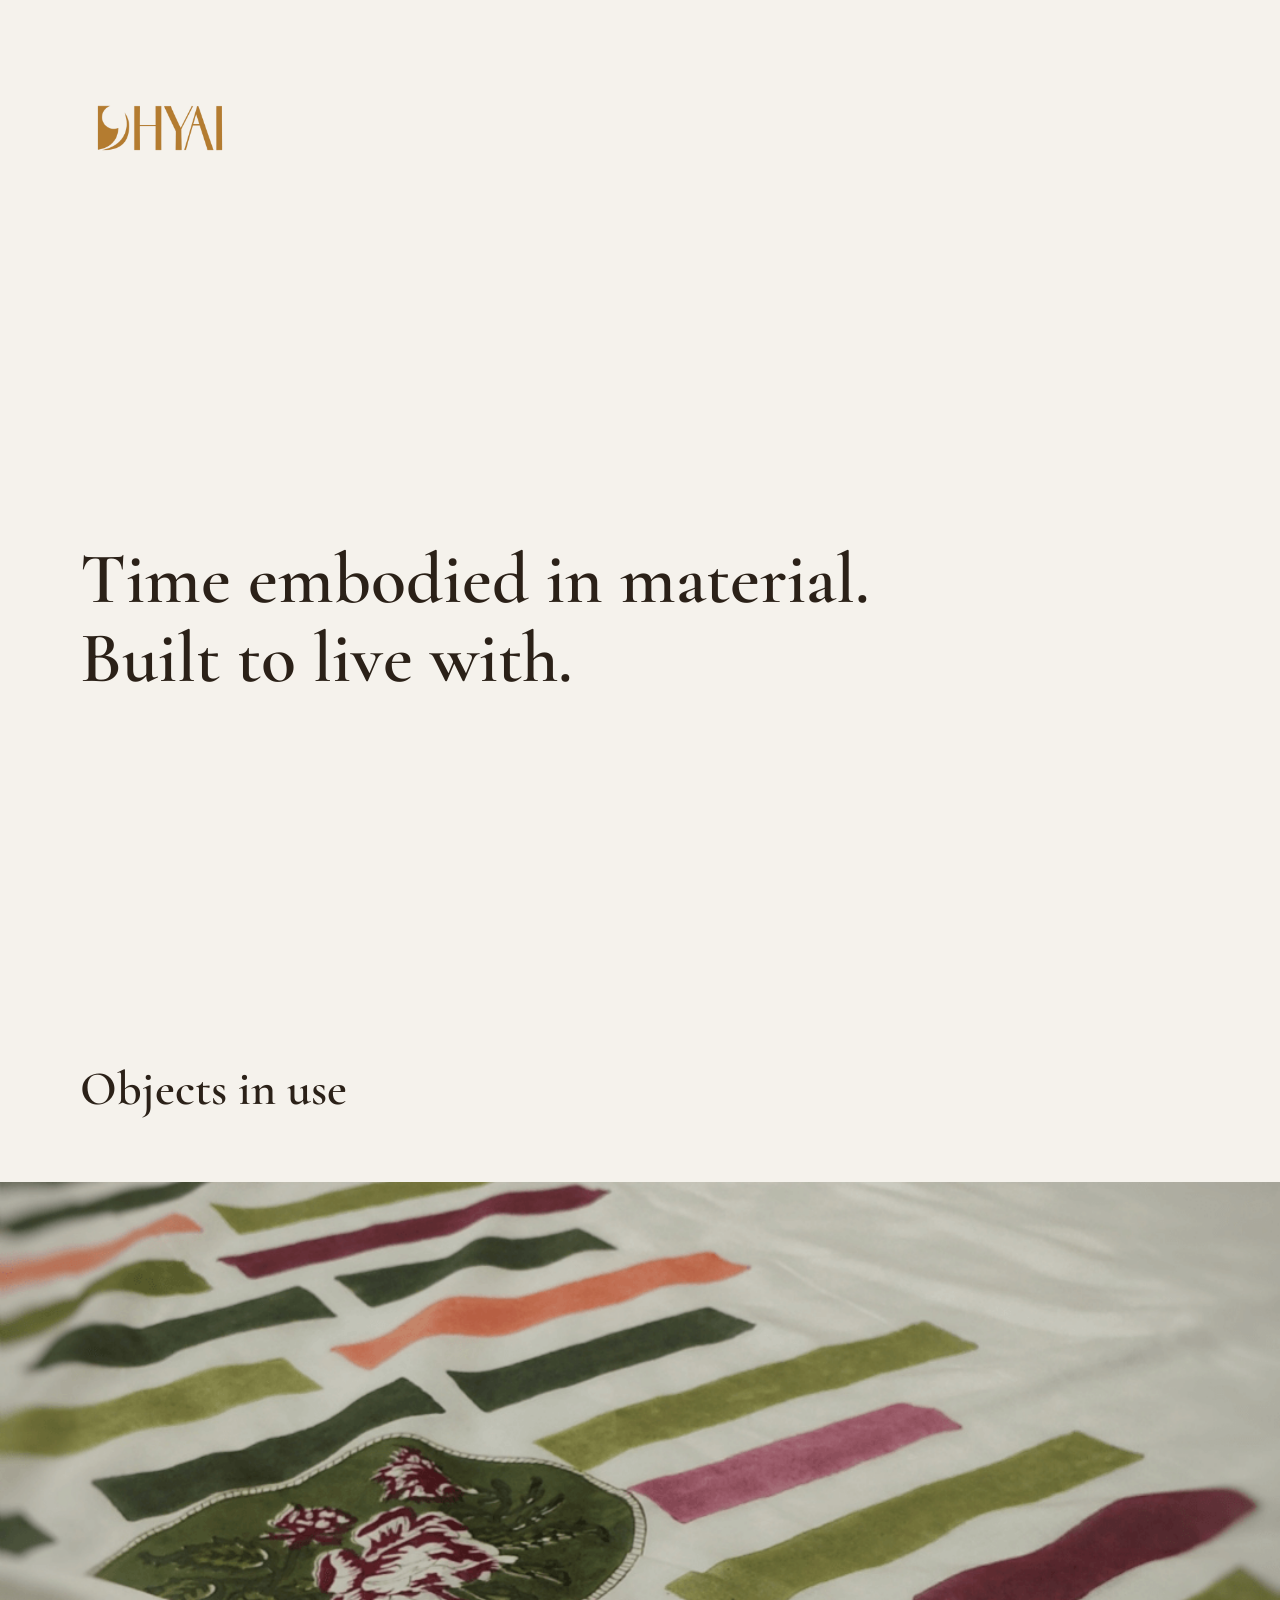
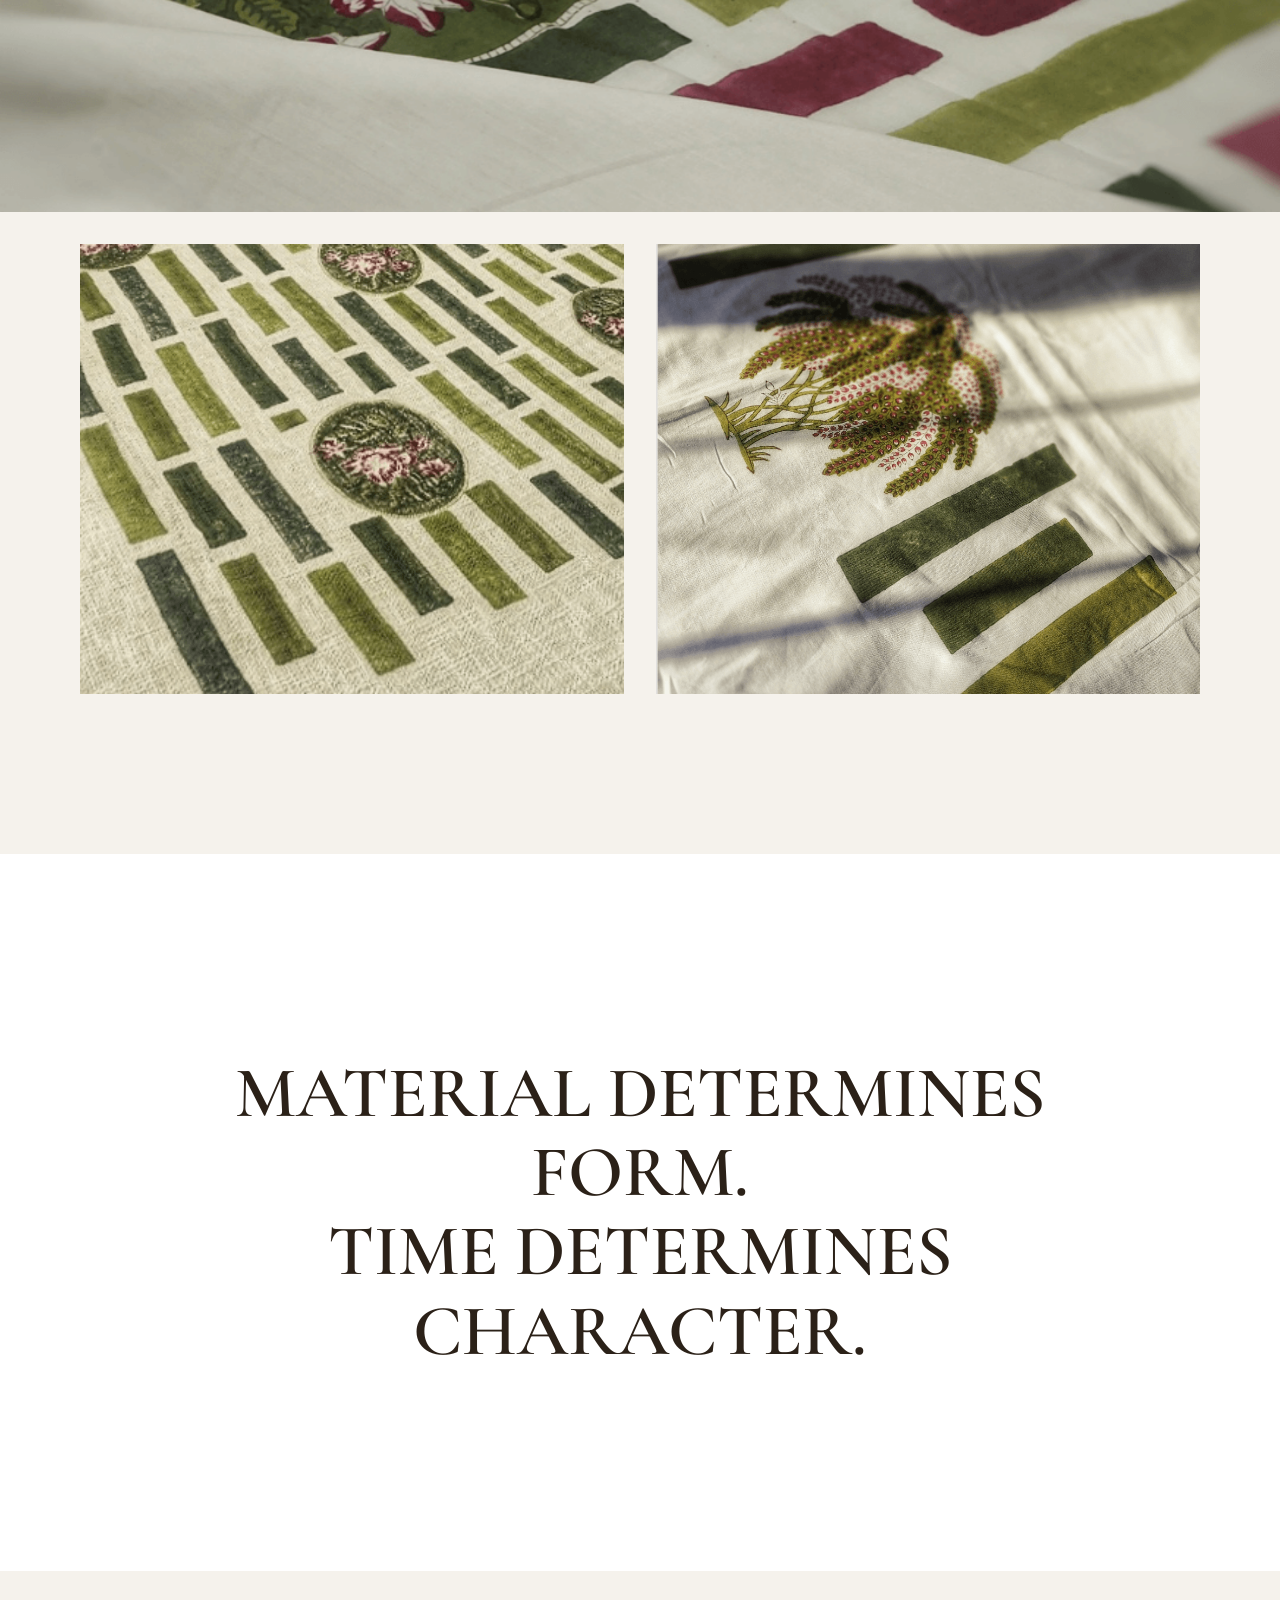
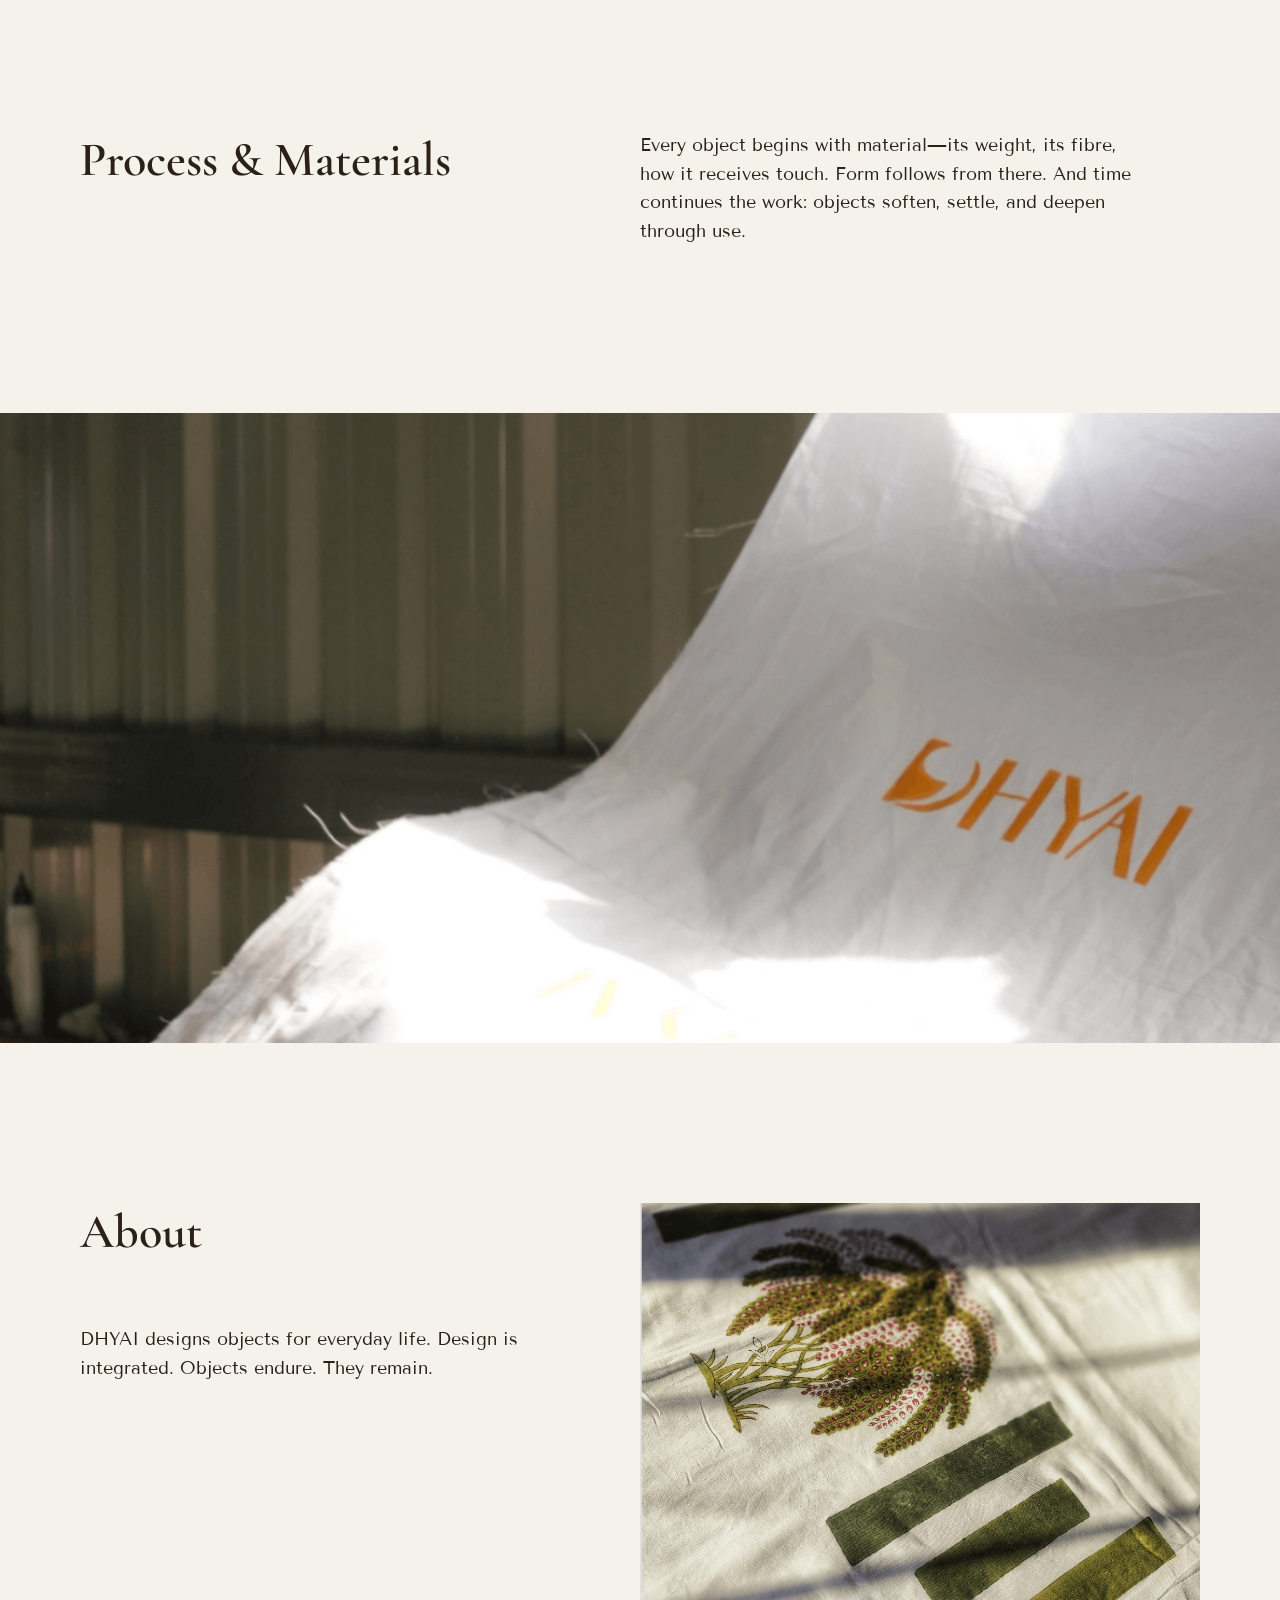
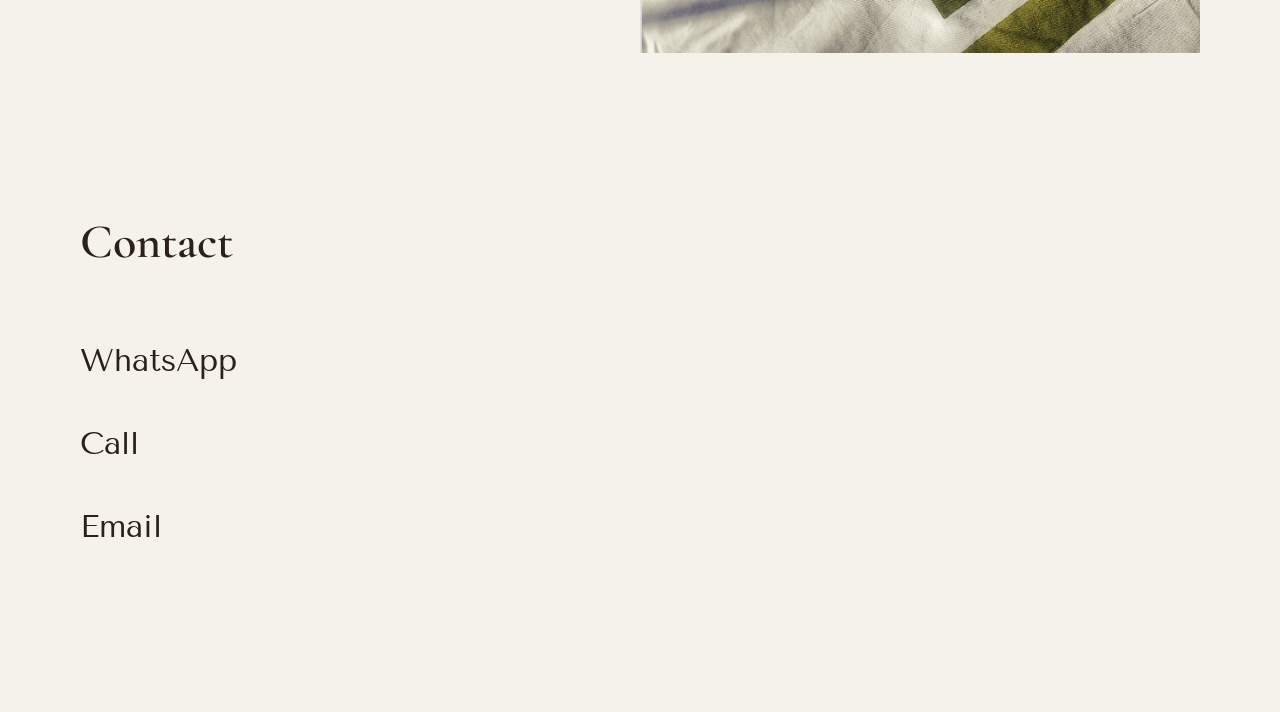
==== commit efbd2582: "Update index.html" ====
--- a/index.html
+++ b/index.html
@@ -4,236 +4,168 @@
     <meta charset="UTF-8">
     <meta name="viewport" content="width=device-width, initial-scale=1.0">
     <title>DHYAI</title>
-    
     <link rel="preconnect" href="https://fonts.googleapis.com">
     <link rel="preconnect" href="https://fonts.gstatic.com" crossorigin>
     <link href="https://fonts.googleapis.com/css2?family=Cormorant+Garamond:wght@600&family=Tenor+Sans&display=swap" rel="stylesheet">
 
     <script>
-        if (window.innerWidth <= 768) {
-            window.location.href = "mobile.html";
-        }
+        if (window.innerWidth <= 768) { window.location.href = "mobile.html"; }
     </script>
 
     <style>
-        /* DESKTOP STRICT GRID SETTINGS */
+        /* GLOBAL RULES */
         :root {
-            --grid-line: 15vw; 
-            --chapter-pause: 25vh; 
+            --bg-clean: #F5F2EC;
+            --text-dark: #2B2118;
+            --accent-gold: #9e6821;
+            /* Fixed Spacing Scale */
+            --s8: 8px; --s16: 16px; --s32: 32px; --s64: 64px; --s96: 96px; --s160: 160px;
         }
 
         body {
-            background-color: #fffbef;
-            margin: 0;
-            padding: 0;
+            background-color: var(--bg-clean);
+            margin: 0; padding: 0;
             font-family: 'Tenor Sans', sans-serif;
-            color: #5c3a05;
+            color: var(--text-dark);
             overflow-x: hidden;
-            box-sizing: border-box;
+            -webkit-font-smoothing: antialiased;
         }
 
-        .bg-texture {
-            position: fixed;
-            top: 0; left: 0; right: 0; bottom: 0;
-            background-image: url('Hero-Image.png');
-            background-size: cover;
-            background-position: center;
-            opacity: 0.15;
-            z-index: -1;
+        h1, h2, .stark-text {
+            font-family: 'Cormorant Garamond', serif;
+            font-weight: 600;
+            margin: 0;
         }
 
-        /* STRICT TEXT HIERARCHY LOCK */
-        .text-block {
-            display: flex;
-            flex-direction: column;
-            gap: 32px; 
-            max-width: 700px; 
+        p, a { font-size: 18px; line-height: 1.6; margin: 0; text-decoration: none; color: inherit; }
+
+        /* DESKTOP CONTAINER */
+        .container {
+            max-width: 1280px;
+            margin: 0 auto;
+            padding: 0 80px;
         }
 
-        .text-block h2, 
-        .text-block p, 
-        .text-block a, 
-        .text-block span {
-            margin: 0 !important; 
+        /* 1. HERO (Desktop) */
+        .hero {
+            height: 100vh;
+            position: relative;
+        }
+        .logo {
+            position: absolute;
+            top: 48px; left: 80px;
+            width: 160px;
+            mix-blend-mode: multiply;
+        }
+        .hero-tagline {
+            position: absolute;
+            top: 60%;
+            left: 80px;
+            font-size: 72px; /* Scale: 64-80px */
+            line-height: 1.1;
+            max-width: 800px;
         }
 
-        /* TYPOGRAPHY */
-        h2 {
-            font-family: 'Cormorant Garamond', serif;
-            font-size: 56px; 
-            color: #322203;
-            line-height: 1.15;
-            font-weight: 600;
+        /* 2. OBJECTS IN USE (Desktop) */
+        .objects-section { margin-top: var(--s160); }
+        .section-heading { font-size: 48px; margin-bottom: var(--s64); }
+        
+        .full-bleed-img {
+            width: 100vw;
+            height: 70vh;
+            margin-left: calc(-50vw + 50%);
+            object-fit: cover;
+            display: block;
+        }
+        .image-grid {
+            display: grid;
+            grid-template-columns: 1fr 1fr;
+            gap: var(--s32);
+            margin-top: var(--s32);
+        }
+        .grid-img { width: 100%; height: 50vh; object-fit: cover; }
+
+        /* 3. STARK SECTION */
+        .stark-section {
+            background-color: #FFFFFF;
+            padding: 200px 0;
+            margin-top: var(--s160);
+            text-align: center;
+        }
+        .stark-text {
+            font-size: 72px;
+            max-width: 900px;
+            margin: 0 auto;
+            line-height: 1.1;
+            text-transform: uppercase;
         }
 
-        /* HERO SECTION */
-        .hero {
-            position: relative; 
-            height: 100vh;
-            display: flex;
-            flex-direction: column;
-            justify-content: flex-end; 
-            padding-bottom: 25vh; 
-            padding-left: var(--grid-line);
-            padding-right: var(--grid-line);
-            box-sizing: border-box;
+        /* 4. ASYMMETRICAL SECTIONS */
+        .asym-grid {
+            display: grid;
+            grid-template-columns: 1fr 1fr;
+            margin-top: var(--s160);
+            align-items: flex-start;
         }
+        .text-restrained { max-width: 500px; }
 
-        /* BULLETPROOF LOGO (Corner oriented, 28% larger) */
-        .logo {
-            position: absolute; 
-            top: 60px;
-            left: 5vw; /* Left corner oriented */
-            width: 180px; /* Scaled up from 140px */
-            mix-blend-mode: multiply;
-            z-index: 10;
-        }
-
-        .hero h2 {
-            font-size: clamp(40px, 5vw, 62px); 
-            line-height: 1.3;
-            margin: 0;
-            letter-spacing: 0.02em;
-        }
-
-        p, a {
-            font-size: 24px; 
-            line-height: 1.8;
-            text-decoration: none;
-            color: inherit;
-            display: block;
-            letter-spacing: 0.02em;
-            word-spacing: 0.08em;
-        }
-
-        a:hover {
-            color: #322203; 
-        }
-
-        .tight-stack {
-            line-height: 1.35; 
-        }
-
-        .end-statement {
-            color: #9e6821;
-            display: block;
-            font-size: 24px; 
-            letter-spacing: 0.02em;
-            word-spacing: 0.08em;
-        }
-
-        /* LAYOUT ARCHITECTURE */
-        .content-container {
-            padding: 0 var(--grid-line); 
-            width: 100%;
-            box-sizing: border-box;
-        }
-
-        .chapter {
-            margin-bottom: var(--chapter-pause); 
-        }
-
-        /* FULL BLEED IMAGES */
-        .full-bleed {
-            width: 100vw;
-            height: auto;
-            position: relative;
-            left: calc(-1 * var(--grid-line)); 
-            margin-top: 15vh;
-            display: block;
-        }
-
-        /* EDITORIAL GALLERY */
-        .gallery-wrap {
-            display: flex;
-            flex-direction: column;
-            gap: 15vh; 
-            margin-top: 80px; 
-        }
-
-        .gallery-wrap img {
-            height: auto;
-            display: block;
-        }
-        
-        .img-1 { max-width: 550px; margin-left: 10vw; } 
-        .img-2 { max-width: 450px; margin-left: 0; } 
-        .img-3 { max-width: 650px; margin-left: 5vw; } 
-
-        .fade-in {
-            opacity: 0;
-            transform: translateY(20px);
-            transition: opacity 1.5s ease, transform 1.5s ease;
-        }
-        .fade-in.visible {
-            opacity: 1;
-            transform: translateY(0);
-        }
+        /* FADE ANIMATION */
+        .fade { opacity: 0; transition: opacity 0.3s ease; }
+        .fade.visible { opacity: 1; }
     </style>
 </head>
 <body>
 
-    <div class="bg-texture"></div>
+    <img src="DHYAI-logo.png" alt="DHYAI" class="logo">
 
-    <section class="hero fade-in">
-        <img src="DHYAI-logo.png" alt="DHYAI" class="logo">
-        <h2>
-            Time embodied in material.<br>
-            Built to live with.
-        </h2>
+    <section class="hero container">
+        <h1 class="hero-tagline">Time embodied in material.<br>Built to live with.</h1>
     </section>
 
-    <div class="content-container">
-        <section class="chapter fade-in">
-            <div class="text-block">
-                <h2>About</h2>
-                <p>DHYAI designs objects for everyday life.</p>
-                <p class="tight-stack">Design is integrated.<br>Objects endure.</p>
-                <span class="end-statement">They remain.</span>
-            </div>
-        </section>
+    <section class="objects-section container">
+        <h2 class="section-heading">Objects in use</h2>
+        <img src="Object-Image-1.png" class="full-bleed-img fade">
+        <div class="image-grid">
+            <img src="Object-Image-2.png" class="grid-img fade">
+            <img src="Object-Image-3.png" class="grid-img fade">
+        </div>
+    </section>
 
-        <section class="chapter fade-in">
-            <div class="text-block">
-                <h2>Process & Materials</h2>
-                <p class="tight-stack">Material determines form.<br>Time determines character.</p>
-                <span class="end-statement">Each artefact is designed with this continuity of time in mind.</span>
-            </div>
-            <img src="Process-Image-1.png" alt="Process" class="full-bleed fade-in">
-        </section>
+    <section class="stark-section">
+        <div class="stark-text fade">
+            Material determines form.<br>Time determines character.
+        </div>
+    </section>
 
-        <section class="chapter fade-in">
-            <div class="text-block">
-                <h2>Objects in use</h2>
-            </div>
-            <div class="gallery-wrap">
-                <img src="Object-Image-1.png" alt="Object" class="fade-in img-1">
-                <img src="Object-Image-2.png" alt="Detail" class="fade-in img-2">
-                <img src="Object-Image-3.png" alt="Material" class="fade-in img-3">
-            </div>
-        </section>
+    <section class="asym-grid container">
+        <h2 class="section-heading">Process & Materials</h2>
+        <div class="text-restrained fade">
+            <p>Every object begins with material—its weight, its fibre, how it receives touch. Form follows from there. And time continues the work: objects soften, settle, and deepen through use.</p>
+        </div>
+    </section>
 
-        <section class="chapter fade-in" style="margin-bottom: 0;">
-            <div class="text-block">
-                <h2>Contact</h2>
-                <p class="tight-stack">
-                    <a href="#">WhatsApp</a><br>
-                    <a href="#">Call</a><br>
-                    <a href="#">Email</a>
-                </p>
-                <span class="end-statement">We respond personally.</span>
-            </div>
-            <img src="Process-Image-2.png" alt="Process" class="full-bleed fade-in" style="margin-bottom: 0;">
-        </section>
-    </div>
+    <img src="Process-Image-1.png" class="full-bleed-img fade" style="margin-top: var(--s160);">
+
+    <section class="asym-grid container">
+        <div class="text-restrained fade">
+            <h2 class="section-heading">About</h2>
+            <p>DHYAI designs objects for everyday life. Design is integrated. Objects endure. They remain.</p>
+        </div>
+        <img src="Object-Image-3.png" class="grid-img fade">
+    </section>
+
+    <section class="container fade" style="margin: var(--s160) 0;">
+        <h2 class="section-heading">Contact</h2>
+        <div style="display: flex; flex-direction: column; gap: var(--s32);">
+            <a href="#" style="font-size: 32px;">WhatsApp</a>
+            <a href="#" style="font-size: 32px;">Call</a>
+            <a href="#" style="font-size: 32px;">Email</a>
+        </div>
+    </section>
 
     <script>
-        const observer = new IntersectionObserver(entries => {
-            entries.forEach(entry => {
-                if(entry.isIntersecting) entry.target.classList.add('visible');
-            });
-        }, { threshold: 0.1 });
-        document.querySelectorAll('.fade-in').forEach(el => observer.observe(el));
+        const obs = new IntersectionObserver(es => es.forEach(e => { if(e.isIntersecting) e.target.classList.add('visible'); }), {threshold: 0.1});
+        document.querySelectorAll('.fade').forEach(el => obs.observe(el));
     </script>
 </body>
 </html>
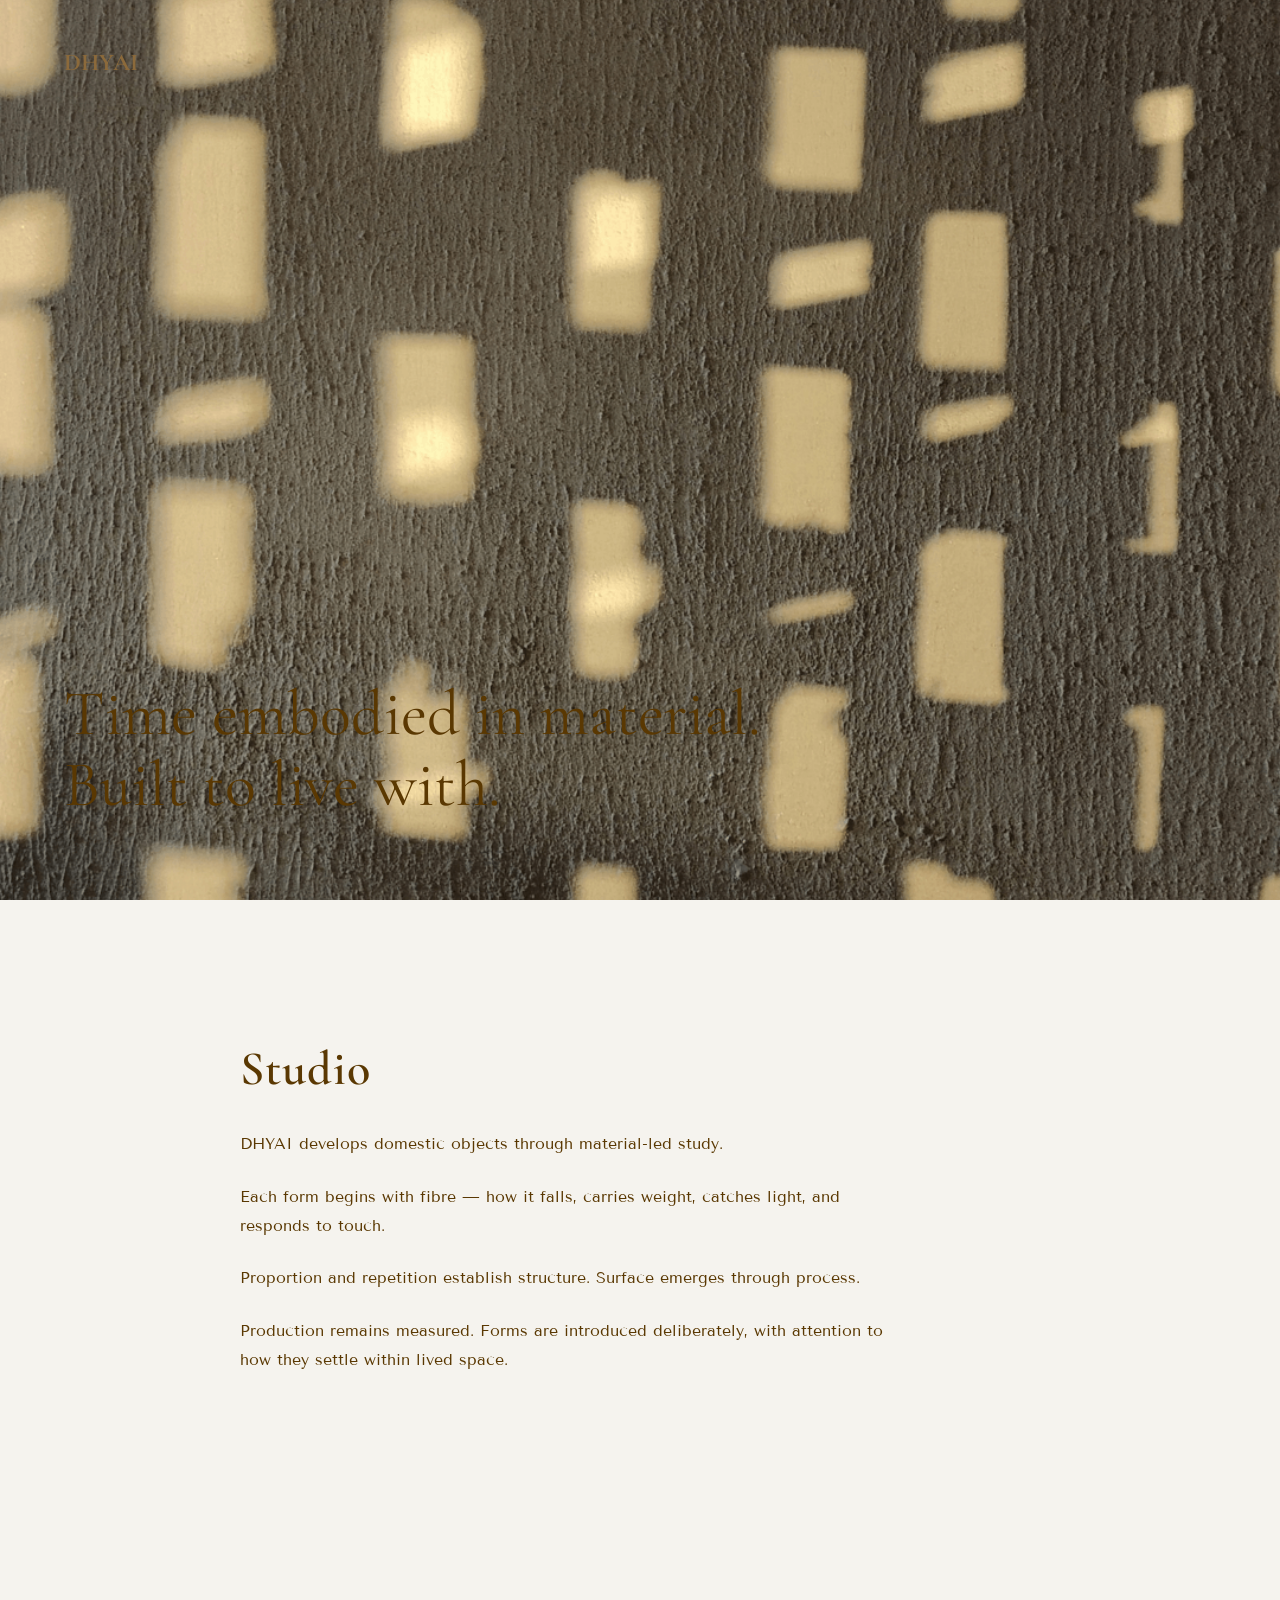
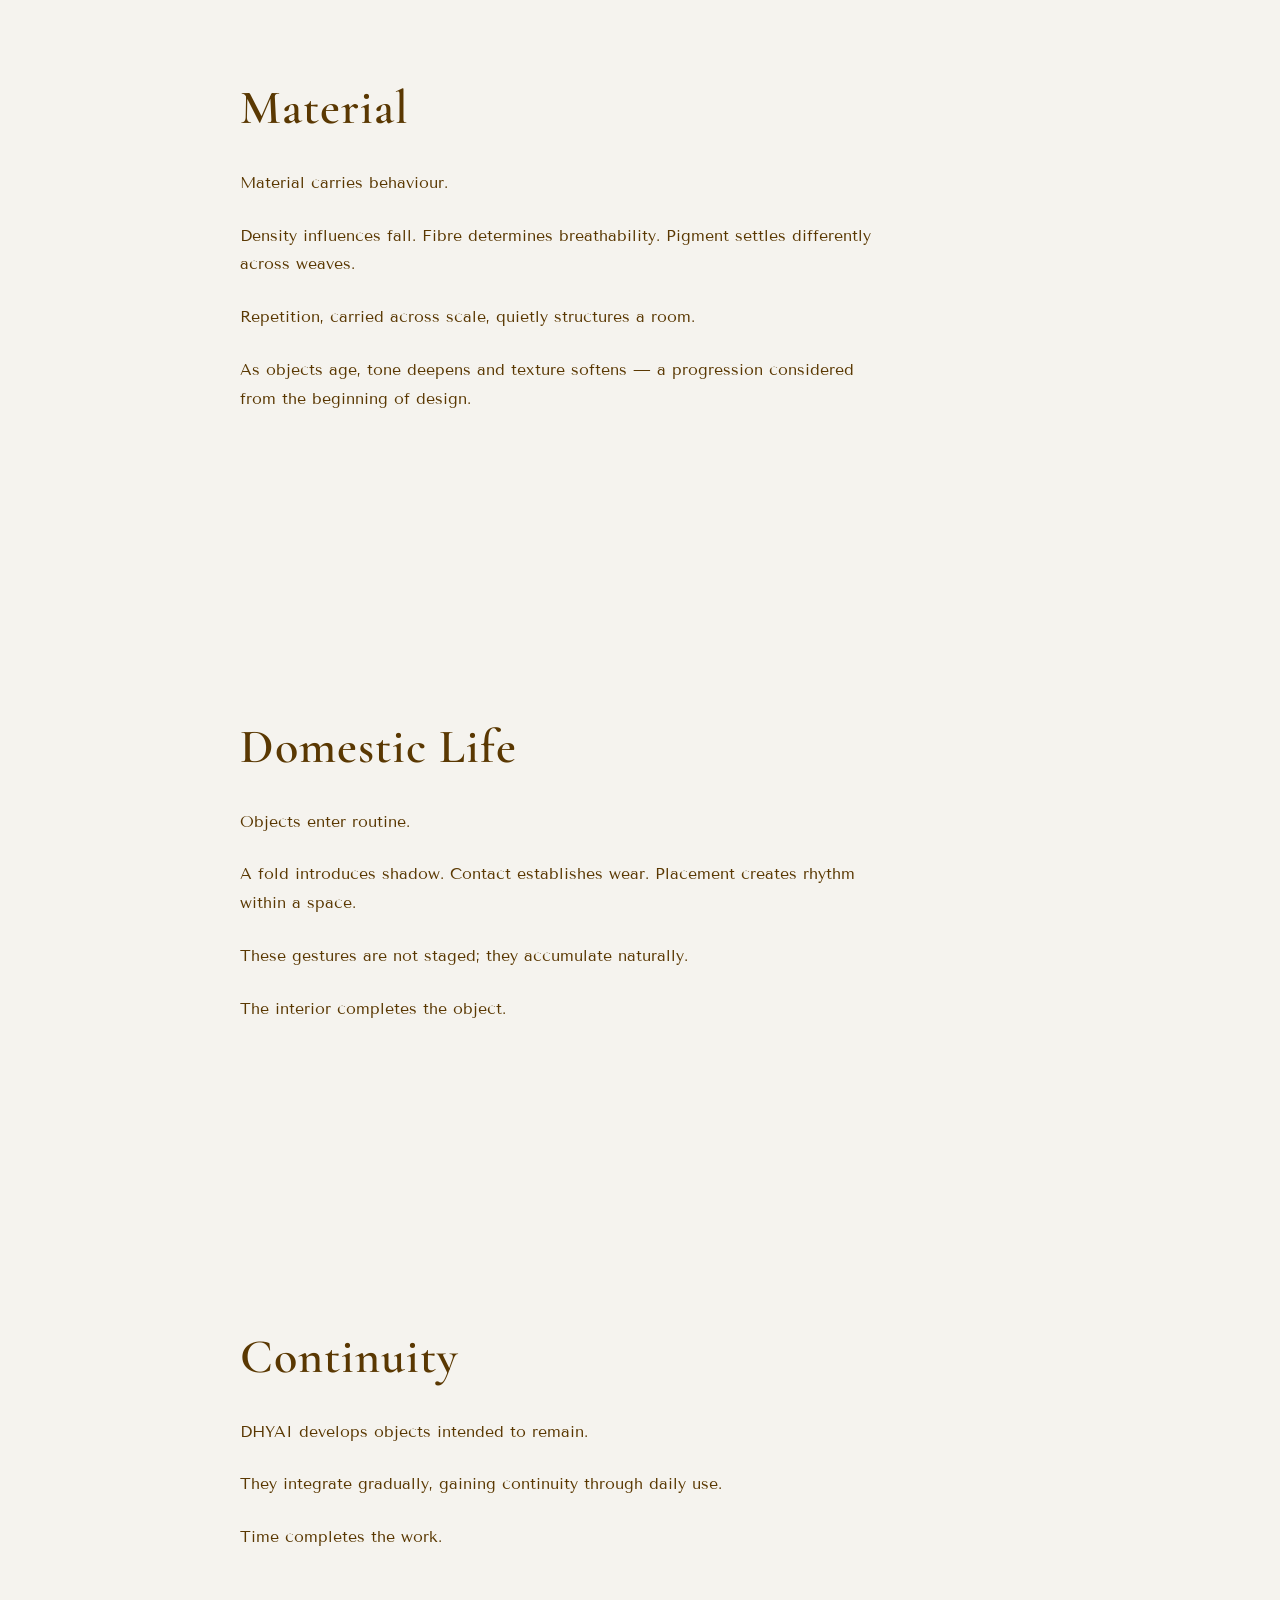
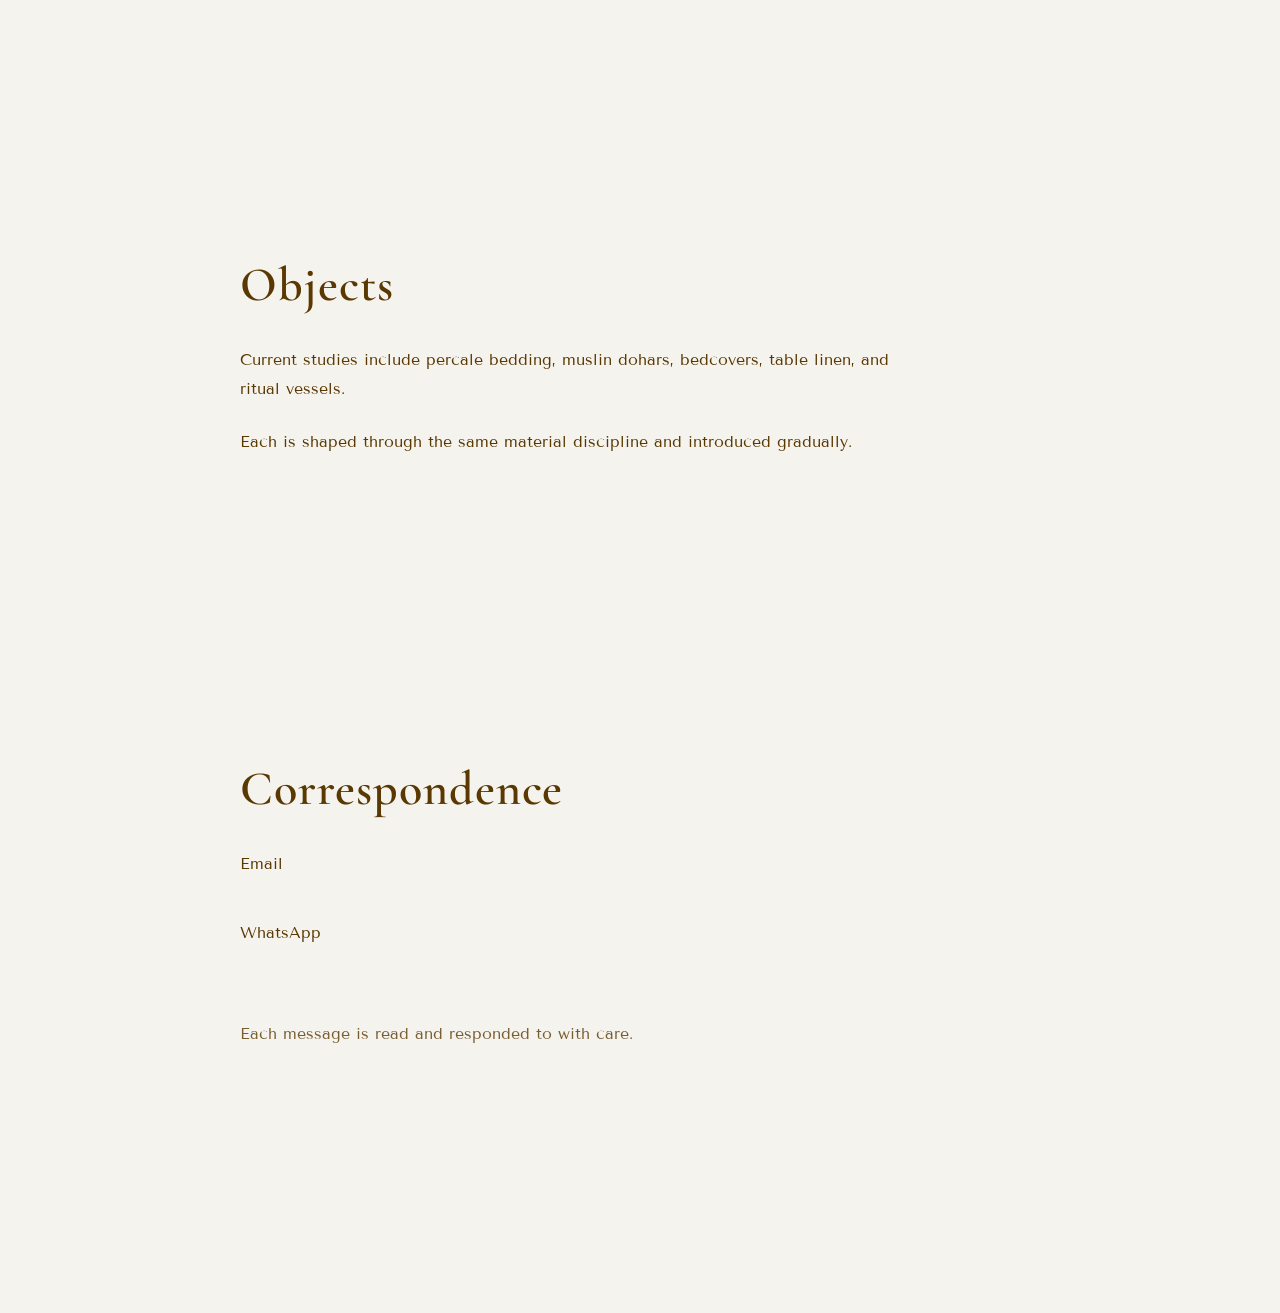
==== commit 9c8045c3: "Update index.html" ====
--- a/index.html
+++ b/index.html
@@ -8,164 +8,178 @@
     <link rel="preconnect" href="https://fonts.gstatic.com" crossorigin>
     <link href="https://fonts.googleapis.com/css2?family=Cormorant+Garamond:wght@600&family=Tenor+Sans&display=swap" rel="stylesheet">
 
-    <script>
-        if (window.innerWidth <= 768) { window.location.href = "mobile.html"; }
-    </script>
-
     <style>
-        /* GLOBAL RULES */
+        /* 1. COLOUR SYSTEM (LOCKED) */
         :root {
-            --bg-clean: #F5F2EC;
-            --text-dark: #2B2118;
-            --accent-gold: #9e6821;
-            /* Fixed Spacing Scale */
-            --s8: 8px; --s16: 16px; --s32: 32px; --s64: 64px; --s96: 96px; --s160: 160px;
+            --bg-mineral: #F5F3EE;
+            --text-primary: #5A3802;
+            --logo-brass: #8C6A3B;
+            --desktop-gap: 140px;
+            --mobile-gap: 80px;
         }
 
         body {
-            background-color: var(--bg-clean);
+            background-color: var(--bg-mineral);
             margin: 0; padding: 0;
             font-family: 'Tenor Sans', sans-serif;
-            color: var(--text-dark);
+            color: var(--text-primary);
             overflow-x: hidden;
             -webkit-font-smoothing: antialiased;
         }
 
-        h1, h2, .stark-text {
+        /* 2. TYPOGRAPHY RULES */
+        h2 {
             font-family: 'Cormorant Garamond', serif;
+            font-size: clamp(32px, 4vw, 48px);
             font-weight: 600;
-            margin: 0;
+            margin: 0 0 32px 0;
+            letter-spacing: 0.02em;
         }
 
-        p, a { font-size: 18px; line-height: 1.6; margin: 0; text-decoration: none; color: inherit; }
-
-        /* DESKTOP CONTAINER */
-        .container {
-            max-width: 1280px;
-            margin: 0 auto;
-            padding: 0 80px;
+        p, a {
+            font-size: clamp(16px, 1.2vw, 18px);
+            line-height: 1.8;
+            max-width: 65ch; /* Strict characters per line */
+            margin: 0 0 24px 0;
+            text-decoration: none;
+            color: inherit;
         }
 
-        /* 1. HERO (Desktop) */
+        /* 5. LAYOUT RULES */
+        section {
+            padding: var(--desktop-gap) 10vw;
+            display: flex;
+            flex-direction: column;
+            align-items: center; /* Centers the column on page */
+        }
+
+        .text-column {
+            width: 100%;
+            max-width: 800px;
+            text-align: left; /* Left aligned within centered column */
+        }
+
+        /* HERO SECTION */
         .hero {
             height: 100vh;
+            padding: 0;
             position: relative;
+            background-image: url('Hero-Image.png'); /* jali image */
+            background-size: cover;
+            background-position: center;
+            display: block;
         }
+
         .logo {
             position: absolute;
-            top: 48px; left: 80px;
-            width: 160px;
-            mix-blend-mode: multiply;
-        }
-        .hero-tagline {
-            position: absolute;
-            top: 60%;
-            left: 80px;
-            font-size: 72px; /* Scale: 64-80px */
-            line-height: 1.1;
-            max-width: 800px;
+            top: 48px; left: 5vw;
+            width: 140px;
+            fill: var(--logo-brass);
         }
 
-        /* 2. OBJECTS IN USE (Desktop) */
-        .objects-section { margin-top: var(--s160); }
-        .section-heading { font-size: 48px; margin-bottom: var(--s64); }
-        
-        .full-bleed-img {
-            width: 100vw;
-            height: 70vh;
-            margin-left: calc(-50vw + 50%);
-            object-fit: cover;
-            display: block;
-        }
-        .image-grid {
-            display: grid;
-            grid-template-columns: 1fr 1fr;
-            gap: var(--s32);
-            margin-top: var(--s32);
-        }
-        .grid-img { width: 100%; height: 50vh; object-fit: cover; }
-
-        /* 3. STARK SECTION */
-        .stark-section {
-            background-color: #FFFFFF;
-            padding: 200px 0;
-            margin-top: var(--s160);
-            text-align: center;
-        }
-        .stark-text {
-            font-size: 72px;
-            max-width: 900px;
-            margin: 0 auto;
+        .hero-overlay {
+            position: absolute;
+            bottom: 80px; left: 5vw;
+            font-family: 'Cormorant Garamond', serif;
+            font-size: clamp(32px, 5vw, 64px);
             line-height: 1.1;
-            text-transform: uppercase;
         }
 
-        /* 4. ASYMMETRICAL SECTIONS */
-        .asym-grid {
-            display: grid;
-            grid-template-columns: 1fr 1fr;
-            margin-top: var(--s160);
-            align-items: flex-start;
+        /* STACKED LINKS FOR CORRESPONDENCE */
+        .correspondence-links {
+            display: flex;
+            flex-direction: column;
+            gap: 16px;
+            margin-top: 32px;
         }
-        .text-restrained { max-width: 500px; }
 
-        /* FADE ANIMATION */
-        .fade { opacity: 0; transition: opacity 0.3s ease; }
-        .fade.visible { opacity: 1; }
+        @media (max-width: 768px) {
+            section { padding: var(--mobile-gap) 24px; }
+            .hero-overlay { bottom: 40px; left: 24px; }
+            .logo { top: 32px; left: 24px; width: 110px; }
+        }
+
+        .fade-in { opacity: 0; transform: translateY(20px); transition: all 1s ease; }
+        .fade-in.visible { opacity: 1; transform: translateY(0); }
     </style>
 </head>
 <body>
 
-    <img src="DHYAI-logo.png" alt="DHYAI" class="logo">
-
-    <section class="hero container">
-        <h1 class="hero-tagline">Time embodied in material.<br>Built to live with.</h1>
-    </section>
-
-    <section class="objects-section container">
-        <h2 class="section-heading">Objects in use</h2>
-        <img src="Object-Image-1.png" class="full-bleed-img fade">
-        <div class="image-grid">
-            <img src="Object-Image-2.png" class="grid-img fade">
-            <img src="Object-Image-3.png" class="grid-img fade">
+    <section class="hero">
+        <div class="logo">
+            <h1 style="color:var(--logo-brass); margin:0; font-family:'Cormorant Garamond';">DHYAI</h1>
+        </div>
+        <div class="hero-overlay">
+            Time embodied in material.<br>
+            Built to live with.
         </div>
     </section>
 
-    <section class="stark-section">
-        <div class="stark-text fade">
-            Material determines form.<br>Time determines character.
+    <section class="fade-in">
+        <div class="text-column">
+            <h2>Studio</h2>
+            <p>DHYAI develops domestic objects through material-led study.</p>
+            <p>Each form begins with fibre — how it falls, carries weight, catches light, and responds to touch.</p>
+            <p>Proportion and repetition establish structure. Surface emerges through process.</p>
+            <p>Production remains measured. Forms are introduced deliberately, with attention to how they settle within lived space.</p>
         </div>
     </section>
 
-    <section class="asym-grid container">
-        <h2 class="section-heading">Process & Materials</h2>
-        <div class="text-restrained fade">
-            <p>Every object begins with material—its weight, its fibre, how it receives touch. Form follows from there. And time continues the work: objects soften, settle, and deepen through use.</p>
+    <section class="fade-in">
+        <div class="text-column">
+            <h2>Material</h2>
+            <p>Material carries behaviour.</p>
+            <p>Density influences fall. Fibre determines breathability. Pigment settles differently across weaves.</p>
+            <p>Repetition, carried across scale, quietly structures a room.</p>
+            <p>As objects age, tone deepens and texture softens — a progression considered from the beginning of design.</p>
         </div>
     </section>
 
-    <img src="Process-Image-1.png" class="full-bleed-img fade" style="margin-top: var(--s160);">
-
-    <section class="asym-grid container">
-        <div class="text-restrained fade">
-            <h2 class="section-heading">About</h2>
-            <p>DHYAI designs objects for everyday life. Design is integrated. Objects endure. They remain.</p>
+    <section class="fade-in">
+        <div class="text-column">
+            <h2>Domestic Life</h2>
+            <p>Objects enter routine.</p>
+            <p>A fold introduces shadow. Contact establishes wear. Placement creates rhythm within a space.</p>
+            <p>These gestures are not staged; they accumulate naturally.</p>
+            <p>The interior completes the object.</p>
         </div>
-        <img src="Object-Image-3.png" class="grid-img fade">
     </section>
 
-    <section class="container fade" style="margin: var(--s160) 0;">
-        <h2 class="section-heading">Contact</h2>
-        <div style="display: flex; flex-direction: column; gap: var(--s32);">
-            <a href="#" style="font-size: 32px;">WhatsApp</a>
-            <a href="#" style="font-size: 32px;">Call</a>
-            <a href="#" style="font-size: 32px;">Email</a>
+    <section class="fade-in">
+        <div class="text-column">
+            <h2>Continuity</h2>
+            <p>DHYAI develops objects intended to remain.</p>
+            <p>They integrate gradually, gaining continuity through daily use.</p>
+            <p>Time completes the work.</p>
+        </div>
+    </section>
+
+    <section class="fade-in">
+        <div class="text-column">
+            <h2>Objects</h2>
+            <p>Current studies include percale bedding, muslin dohars, bedcovers, table linen, and ritual vessels.</p>
+            <p>Each is shaped through the same material discipline and introduced gradually.</p>
+        </div>
+    </section>
+
+    <section class="fade-in" style="margin-bottom: 100px;">
+        <div class="text-column">
+            <h2>Correspondence</h2>
+            <div class="correspondence-links">
+                <a href="mailto:hello@dhyai.com">Email</a>
+                <a href="https://wa.me/yournumber">WhatsApp</a>
+            </div>
+            <p style="margin-top: 48px; opacity: 0.8;">Each message is read and responded to with care.</p>
         </div>
     </section>
 
     <script>
-        const obs = new IntersectionObserver(es => es.forEach(e => { if(e.isIntersecting) e.target.classList.add('visible'); }), {threshold: 0.1});
-        document.querySelectorAll('.fade').forEach(el => obs.observe(el));
+        const observer = new IntersectionObserver(entries => {
+            entries.forEach(entry => {
+                if (entry.isIntersecting) entry.target.classList.add('visible');
+            });
+        }, { threshold: 0.1 });
+        document.querySelectorAll('.fade-in').forEach(el => observer.observe(el));
     </script>
 </body>
 </html>
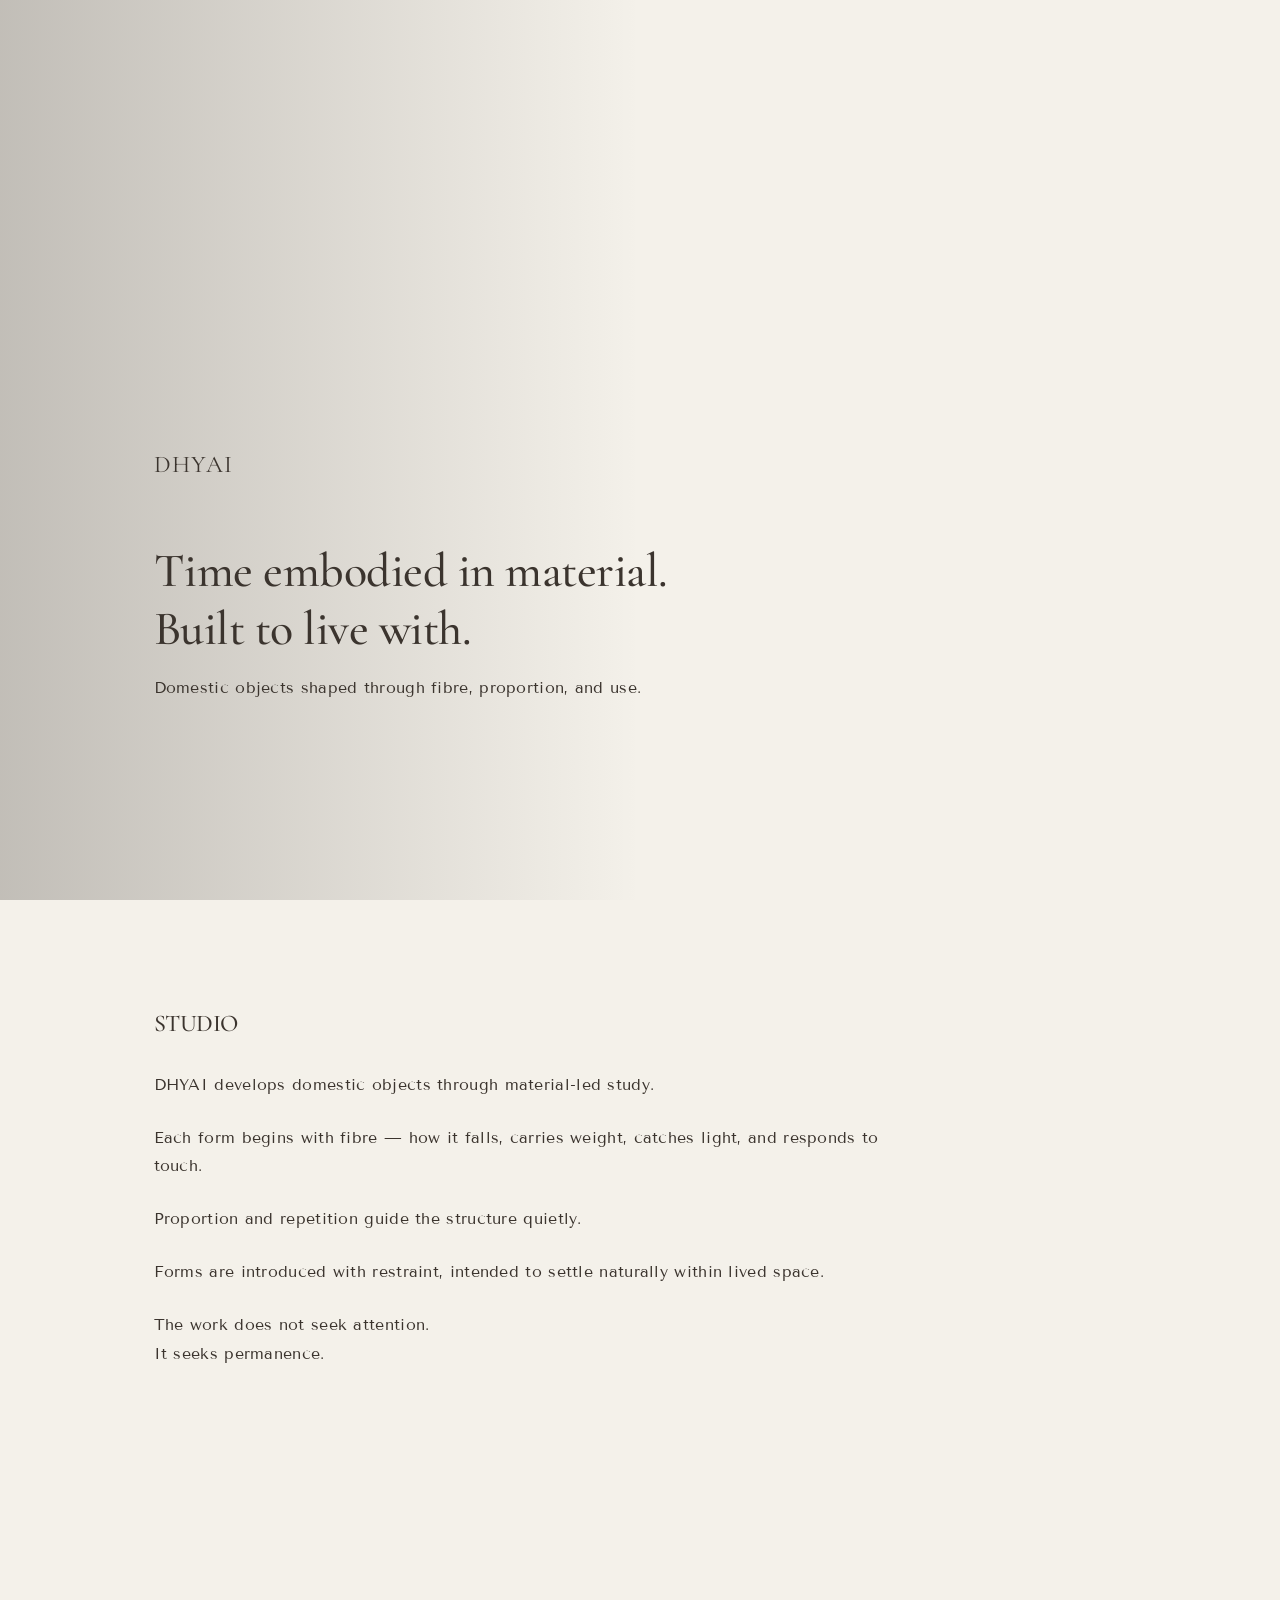
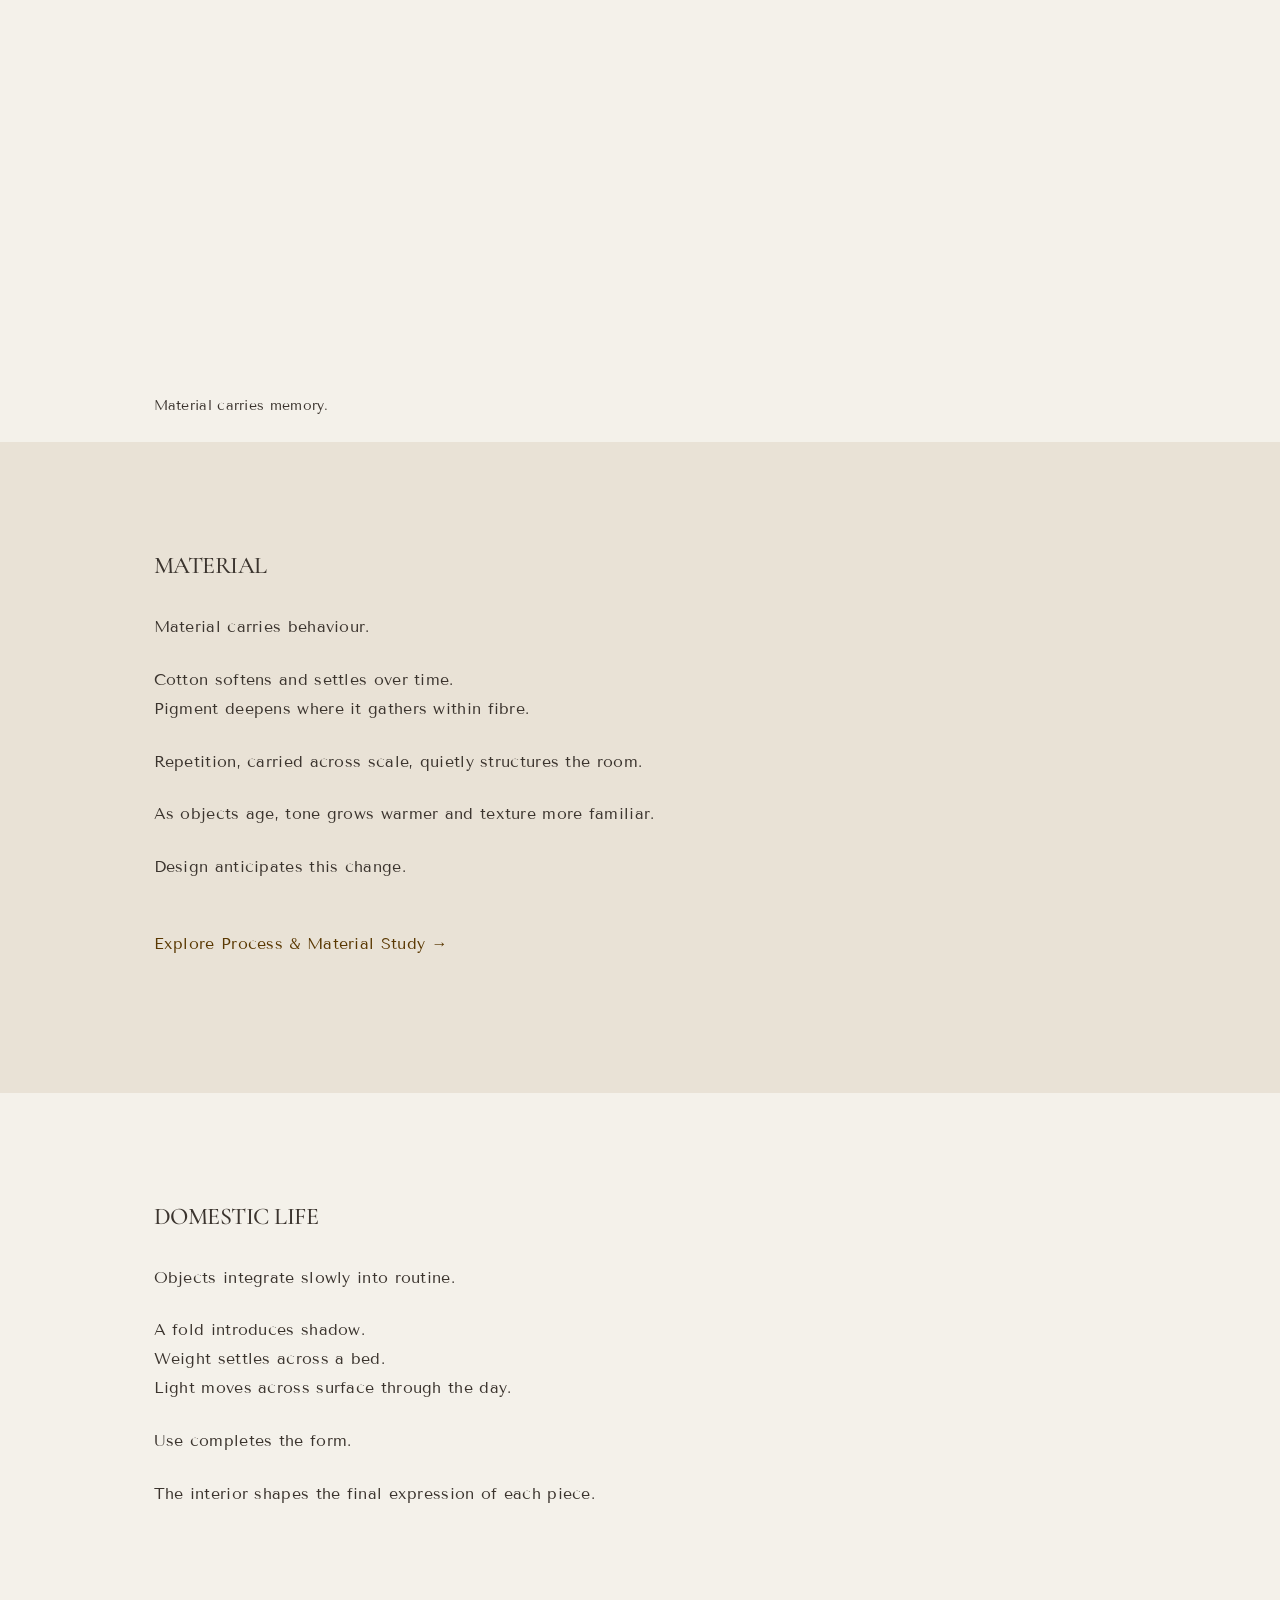
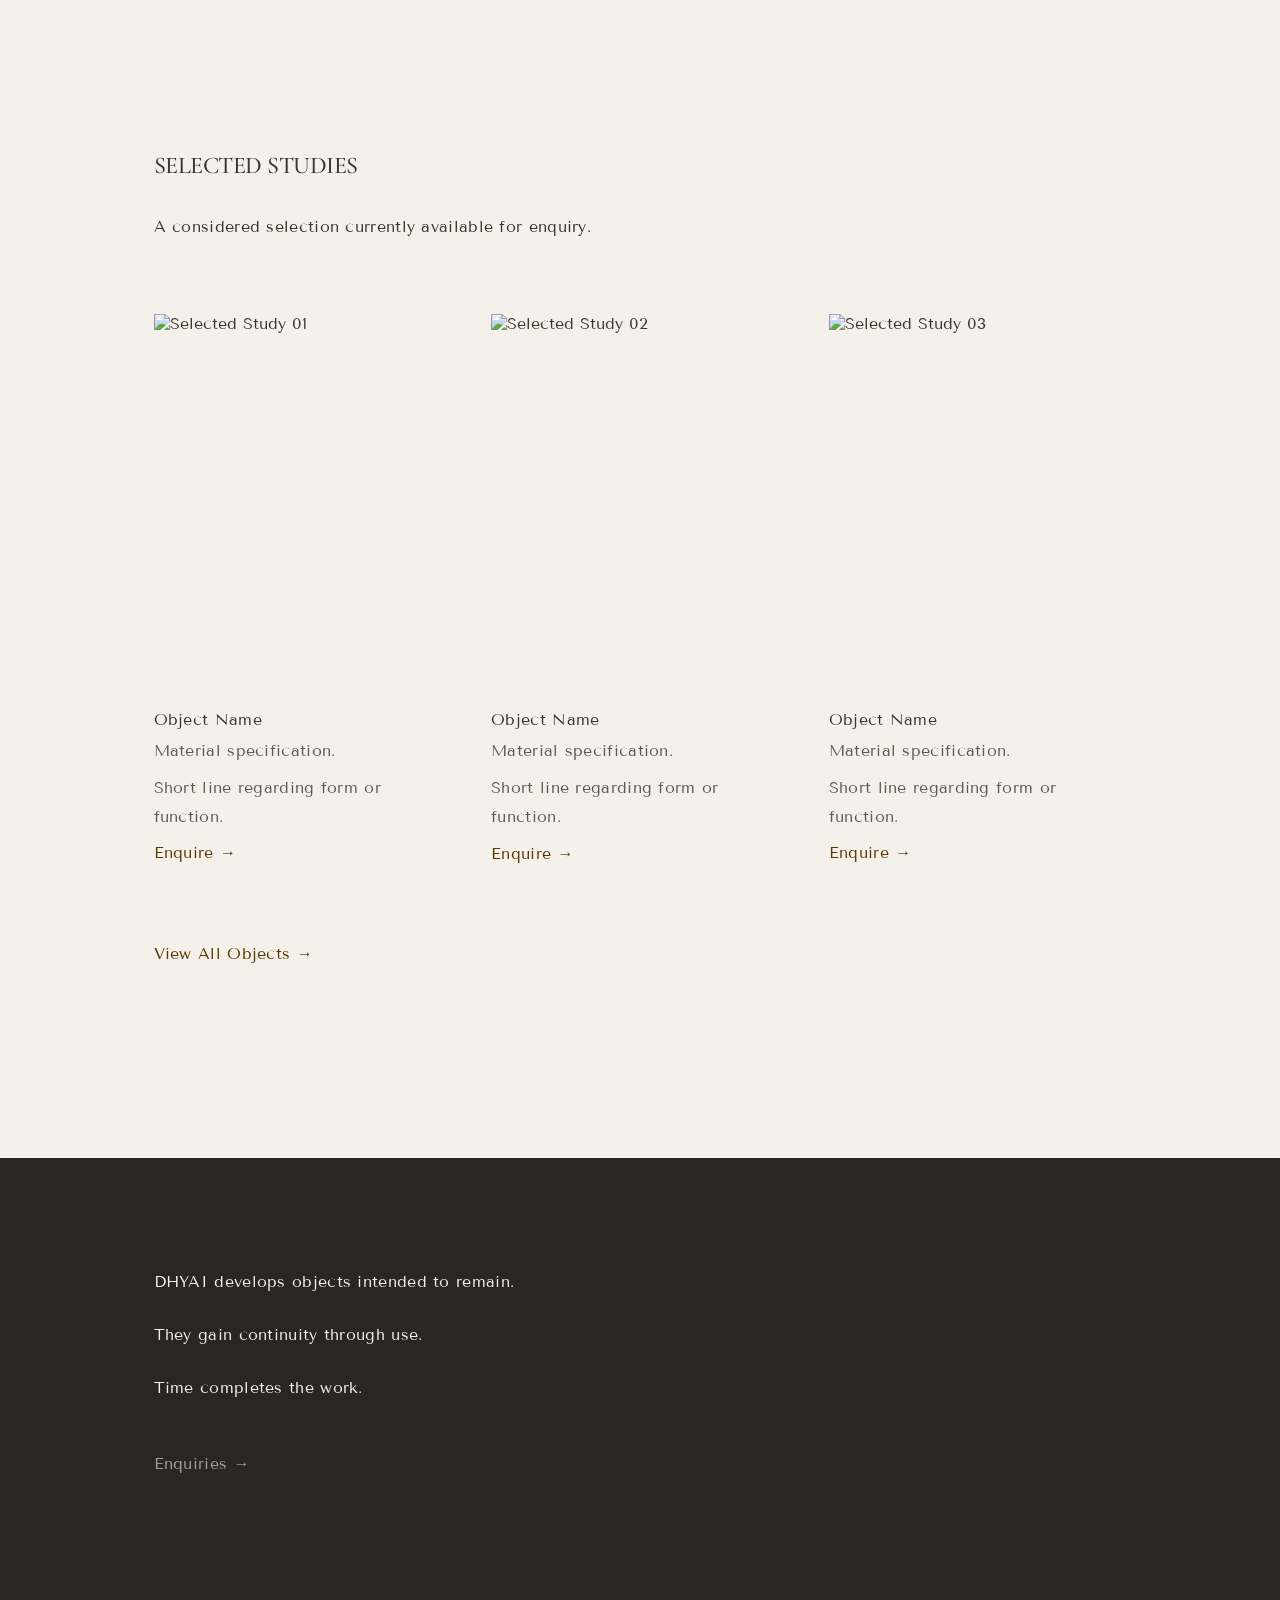
==== commit 2836eeb8: "Update index.html" ====
--- a/index.html
+++ b/index.html
@@ -4,181 +4,308 @@
     <meta charset="UTF-8">
     <meta name="viewport" content="width=device-width, initial-scale=1.0">
     <title>DHYAI</title>
+    
     <link rel="preconnect" href="https://fonts.googleapis.com">
     <link rel="preconnect" href="https://fonts.gstatic.com" crossorigin>
-    <link href="https://fonts.googleapis.com/css2?family=Cormorant+Garamond:wght@600&family=Tenor+Sans&display=swap" rel="stylesheet">
+    <link href="https://fonts.googleapis.com/css2?family=Cormorant+Garamond:wght@500&family=Tenor+Sans:wght@400&display=swap" rel="stylesheet">
 
     <style>
-        /* 1. COLOUR SYSTEM (LOCKED) */
+        /* GLOBAL DESIGN SYSTEM */
         :root {
-            --bg-mineral: #F5F3EE;
-            --text-primary: #5A3802;
-            --logo-brass: #8C6A3B;
-            --desktop-gap: 140px;
-            --mobile-gap: 80px;
+            --bg-primary: #F4F1EA;
+            --bg-alt: #E9E2D6;
+            --bg-anchor: #2C2621;
+            --text-primary: #3B342E;
+            --text-accent: #5A3802;
+            --text-light: #F4F1EA;
+            
+            --pad-desktop: 110px;
+            --pad-mobile: 70px;
         }
 
         body {
-            background-color: var(--bg-mineral);
-            margin: 0; padding: 0;
+            background-color: var(--bg-primary);
+            color: var(--text-primary);
             font-family: 'Tenor Sans', sans-serif;
-            color: var(--text-primary);
+            font-weight: 400;
+            margin: 0;
+            padding: 0;
             overflow-x: hidden;
             -webkit-font-smoothing: antialiased;
         }
 
-        /* 2. TYPOGRAPHY RULES */
-        h2 {
+        /* TYPOGRAPHY */
+        h1, h2, h3 {
             font-family: 'Cormorant Garamond', serif;
-            font-size: clamp(32px, 4vw, 48px);
-            font-weight: 600;
+            font-weight: 500;
+            letter-spacing: -0.5px;
             margin: 0 0 32px 0;
-            letter-spacing: 0.02em;
-        }
-
-        p, a {
-            font-size: clamp(16px, 1.2vw, 18px);
+            line-height: 1.2;
+        }
+
+        p, a, span {
+            font-size: 16px;
             line-height: 1.8;
-            max-width: 65ch; /* Strict characters per line */
+            letter-spacing: 0.3px;
             margin: 0 0 24px 0;
+            max-width: 760px;
+            display: block;
             text-decoration: none;
             color: inherit;
         }
 
-        /* 5. LAYOUT RULES */
+        a.accent-link {
+            color: var(--text-accent);
+            transition: opacity 0.3s ease;
+        }
+
+        a.accent-link:hover {
+            opacity: 0.7;
+        }
+
+        /* LAYOUT & SPACING */
         section {
-            padding: var(--desktop-gap) 10vw;
+            padding: var(--pad-desktop) 12vw;
             display: flex;
             flex-direction: column;
-            align-items: center; /* Centers the column on page */
-        }
-
-        .text-column {
-            width: 100%;
-            max-width: 800px;
-            text-align: left; /* Left aligned within centered column */
-        }
-
-        /* HERO SECTION */
-        .hero {
+            align-items: flex-start;
+        }
+
+        /* SECTION 1 — HERO */
+        #hero {
             height: 100vh;
+            min-height: 100vh;
             padding: 0;
             position: relative;
-            background-image: url('Hero-Image.png'); /* jali image */
+            background-image: url('Image-01.jpg'); /* Brick Jali */
             background-size: cover;
             background-position: center;
-            display: block;
-        }
-
-        .logo {
-            position: absolute;
-            top: 48px; left: 5vw;
-            width: 140px;
-            fill: var(--logo-brass);
         }
 
         .hero-overlay {
             position: absolute;
-            bottom: 80px; left: 5vw;
+            top: 0; left: 0; right: 0; bottom: 0;
+            background: linear-gradient(to right, rgba(44, 38, 33, 0.25) 0%, rgba(44, 38, 33, 0) 50%);
+        }
+
+        .hero-content {
+            position: absolute;
+            top: 50%;
+            transform: translateY(-50%);
+            left: 12vw; /* 12% from left edge */
+            color: var(--text-primary);
+            z-index: 10;
+        }
+
+        #hero h1 {
+            font-size: 48px;
+            margin-bottom: 16px;
+        }
+
+        .logo {
             font-family: 'Cormorant Garamond', serif;
-            font-size: clamp(32px, 5vw, 64px);
-            line-height: 1.1;
-        }
-
-        /* STACKED LINKS FOR CORRESPONDENCE */
-        .correspondence-links {
-            display: flex;
-            flex-direction: column;
-            gap: 16px;
-            margin-top: 32px;
-        }
-
+            font-size: 24px;
+            letter-spacing: 1px;
+            margin-bottom: 64px;
+        }
+
+        /* SECTION 2 — STUDIO */
+        #studio {
+            background-color: var(--bg-primary);
+        }
+
+        /* SECTION 3 — IMAGE TRANSITION */
+        #material-transition {
+            padding: 0;
+            height: 60vh;
+            position: relative;
+            background-image: url('Image-02.jpg'); /* Muslin in motion */
+            background-size: cover;
+            background-position: center;
+        }
+
+        .transition-caption {
+            position: absolute;
+            bottom: 24px;
+            left: 12vw;
+            font-size: 14px;
+            margin: 0;
+        }
+
+        /* SECTION 4 — MATERIAL */
+        #material {
+            background-color: var(--bg-alt);
+        }
+
+        /* SECTION 5 — DOMESTIC LIFE */
+        #domestic {
+            background-color: var(--bg-primary);
+        }
+
+        /* SECTION 6 — SELECTED STUDIES */
+        #selected {
+            background-color: var(--bg-primary);
+            padding-bottom: calc(var(--pad-desktop) * 1.5);
+        }
+
+        .studies-grid {
+            display: grid;
+            grid-template-columns: repeat(3, 1fr);
+            gap: 40px;
+            width: 100%;
+            margin-top: 48px;
+            margin-bottom: 48px;
+        }
+
+        .study-card img {
+            width: 100%;
+            height: auto;
+            aspect-ratio: 4/5;
+            object-fit: cover;
+            margin-bottom: 24px;
+            display: block;
+        }
+
+        .study-card h3 {
+            font-family: 'Tenor Sans', sans-serif;
+            font-size: 16px;
+            letter-spacing: 0.3px;
+            margin-bottom: 8px;
+        }
+
+        .study-card p {
+            margin-bottom: 8px;
+            opacity: 0.8;
+        }
+
+        /* SECTION 7 — CLOSING PANEL */
+        #closing {
+            background-color: var(--bg-anchor);
+            color: var(--text-light);
+            padding-bottom: var(--pad-desktop);
+        }
+
+        /* MOBILE ADJUSTMENTS */
         @media (max-width: 768px) {
-            section { padding: var(--mobile-gap) 24px; }
-            .hero-overlay { bottom: 40px; left: 24px; }
-            .logo { top: 32px; left: 24px; width: 110px; }
-        }
-
-        .fade-in { opacity: 0; transform: translateY(20px); transition: all 1s ease; }
-        .fade-in.visible { opacity: 1; transform: translateY(0); }
+            section {
+                padding: var(--pad-mobile) 24px;
+            }
+            #hero .hero-content {
+                left: 24px;
+            }
+            #hero h1 {
+                font-size: 32px;
+            }
+            #material-transition .transition-caption {
+                left: 24px;
+            }
+            .studies-grid {
+                grid-template-columns: 1fr;
+                gap: 64px;
+            }
+        }
+
+        /* FADE ANIMATION */
+        .fade-in {
+            opacity: 0;
+            transform: translateY(15px);
+            transition: opacity 1.2s ease, transform 1.2s ease;
+        }
+        .fade-in.visible {
+            opacity: 1;
+            transform: translateY(0);
+        }
     </style>
 </head>
 <body>
 
-    <section class="hero">
-        <div class="logo">
-            <h1 style="color:var(--logo-brass); margin:0; font-family:'Cormorant Garamond';">DHYAI</h1>
+    <section id="hero">
+        <div class="hero-overlay"></div>
+        <div class="hero-content fade-in">
+            <div class="logo">DHYAI</div>
+            <h1>Time embodied in material.<br>Built to live with.</h1>
+            <p style="font-size: 16px;">Domestic objects shaped through fibre, proportion, and use.</p>
         </div>
-        <div class="hero-overlay">
-            Time embodied in material.<br>
-            Built to live with.
+    </section>
+
+    <section id="studio" class="fade-in">
+        <h2>STUDIO</h2>
+        <p>DHYAI develops domestic objects through material-led study.</p>
+        <p>Each form begins with fibre — how it falls, carries weight, catches light, and responds to touch.</p>
+        <p>Proportion and repetition guide the structure quietly.</p>
+        <p>Forms are introduced with restraint, intended to settle naturally within lived space.</p>
+        <p>The work does not seek attention.<br>It seeks permanence.</p>
+    </section>
+
+    <section id="material-transition" class="fade-in">
+        <p class="transition-caption">Material carries memory.</p>
+    </section>
+
+    <section id="material" class="fade-in">
+        <h2>MATERIAL</h2>
+        <p>Material carries behaviour.</p>
+        <p>Cotton softens and settles over time.<br>Pigment deepens where it gathers within fibre.</p>
+        <p>Repetition, carried across scale, quietly structures the room.</p>
+        <p>As objects age, tone grows warmer and texture more familiar.</p>
+        <p>Design anticipates this change.</p>
+        <a href="process.html" class="accent-link" style="margin-top: 24px;">Explore Process & Material Study →</a>
+    </section>
+
+    <section id="domestic" class="fade-in">
+        <h2>DOMESTIC LIFE</h2>
+        <p>Objects integrate slowly into routine.</p>
+        <p>A fold introduces shadow.<br>Weight settles across a bed.<br>Light moves across surface through the day.</p>
+        <p>Use completes the form.</p>
+        <p>The interior shapes the final expression of each piece.</p>
+    </section>
+
+    <section id="selected" class="fade-in">
+        <h2>SELECTED STUDIES</h2>
+        <p>A considered selection currently available for enquiry.</p>
+        
+        <div class="studies-grid">
+            <div class="study-card">
+                <img src="Image-03.jpg" alt="Selected Study 01">
+                <h3>Object Name</h3>
+                <p>Material specification.</p>
+                <p>Short line regarding form or function.</p>
+                <a href="product.html?id=1" class="accent-link">Enquire →</a>
+            </div>
+            <div class="study-card">
+                <img src="Image-04.jpg" alt="Selected Study 02">
+                <h3>Object Name</h3>
+                <p>Material specification.</p>
+                <p>Short line regarding form or function.</p>
+                <a href="product.html?id=2" class="accent-link">Enquire →</a>
+            </div>
+            <div class="study-card">
+                <img src="Image-05.jpg" alt="Selected Study 03">
+                <h3>Object Name</h3>
+                <p>Material specification.</p>
+                <p>Short line regarding form or function.</p>
+                <a href="product.html?id=3" class="accent-link">Enquire →</a>
+            </div>
         </div>
-    </section>
-
-    <section class="fade-in">
-        <div class="text-column">
-            <h2>Studio</h2>
-            <p>DHYAI develops domestic objects through material-led study.</p>
-            <p>Each form begins with fibre — how it falls, carries weight, catches light, and responds to touch.</p>
-            <p>Proportion and repetition establish structure. Surface emerges through process.</p>
-            <p>Production remains measured. Forms are introduced deliberately, with attention to how they settle within lived space.</p>
-        </div>
-    </section>
-
-    <section class="fade-in">
-        <div class="text-column">
-            <h2>Material</h2>
-            <p>Material carries behaviour.</p>
-            <p>Density influences fall. Fibre determines breathability. Pigment settles differently across weaves.</p>
-            <p>Repetition, carried across scale, quietly structures a room.</p>
-            <p>As objects age, tone deepens and texture softens — a progression considered from the beginning of design.</p>
-        </div>
-    </section>
-
-    <section class="fade-in">
-        <div class="text-column">
-            <h2>Domestic Life</h2>
-            <p>Objects enter routine.</p>
-            <p>A fold introduces shadow. Contact establishes wear. Placement creates rhythm within a space.</p>
-            <p>These gestures are not staged; they accumulate naturally.</p>
-            <p>The interior completes the object.</p>
-        </div>
-    </section>
-
-    <section class="fade-in">
-        <div class="text-column">
-            <h2>Continuity</h2>
-            <p>DHYAI develops objects intended to remain.</p>
-            <p>They integrate gradually, gaining continuity through daily use.</p>
-            <p>Time completes the work.</p>
-        </div>
-    </section>
-
-    <section class="fade-in">
-        <div class="text-column">
-            <h2>Objects</h2>
-            <p>Current studies include percale bedding, muslin dohars, bedcovers, table linen, and ritual vessels.</p>
-            <p>Each is shaped through the same material discipline and introduced gradually.</p>
-        </div>
-    </section>
-
-    <section class="fade-in" style="margin-bottom: 100px;">
-        <div class="text-column">
-            <h2>Correspondence</h2>
-            <div class="correspondence-links">
-                <a href="mailto:hello@dhyai.com">Email</a>
-                <a href="https://wa.me/yournumber">WhatsApp</a>
-            </div>
-            <p style="margin-top: 48px; opacity: 0.8;">Each message is read and responded to with care.</p>
-        </div>
+
+        <a href="products.html" class="accent-link">View All Objects →</a>
+    </section>
+
+    <section id="closing" class="fade-in">
+        <p>DHYAI develops objects intended to remain.</p>
+        <p>They gain continuity through use.</p>
+        <p>Time completes the work.</p>
+        <a href="contact.html" class="accent-link" style="color: var(--text-light); opacity: 0.6; margin-top: 24px;">Enquiries →</a>
     </section>
 
     <script>
         const observer = new IntersectionObserver(entries => {
             entries.forEach(entry => {
-                if (entry.isIntersecting) entry.target.classList.add('visible');
+                if (entry.isIntersecting) {
+                    entry.target.classList.add('visible');
+                }
             });
-        }, { threshold: 0.1 });
+        }, { threshold: 0.15 });
+        
         document.querySelectorAll('.fade-in').forEach(el => observer.observe(el));
     </script>
 </body>
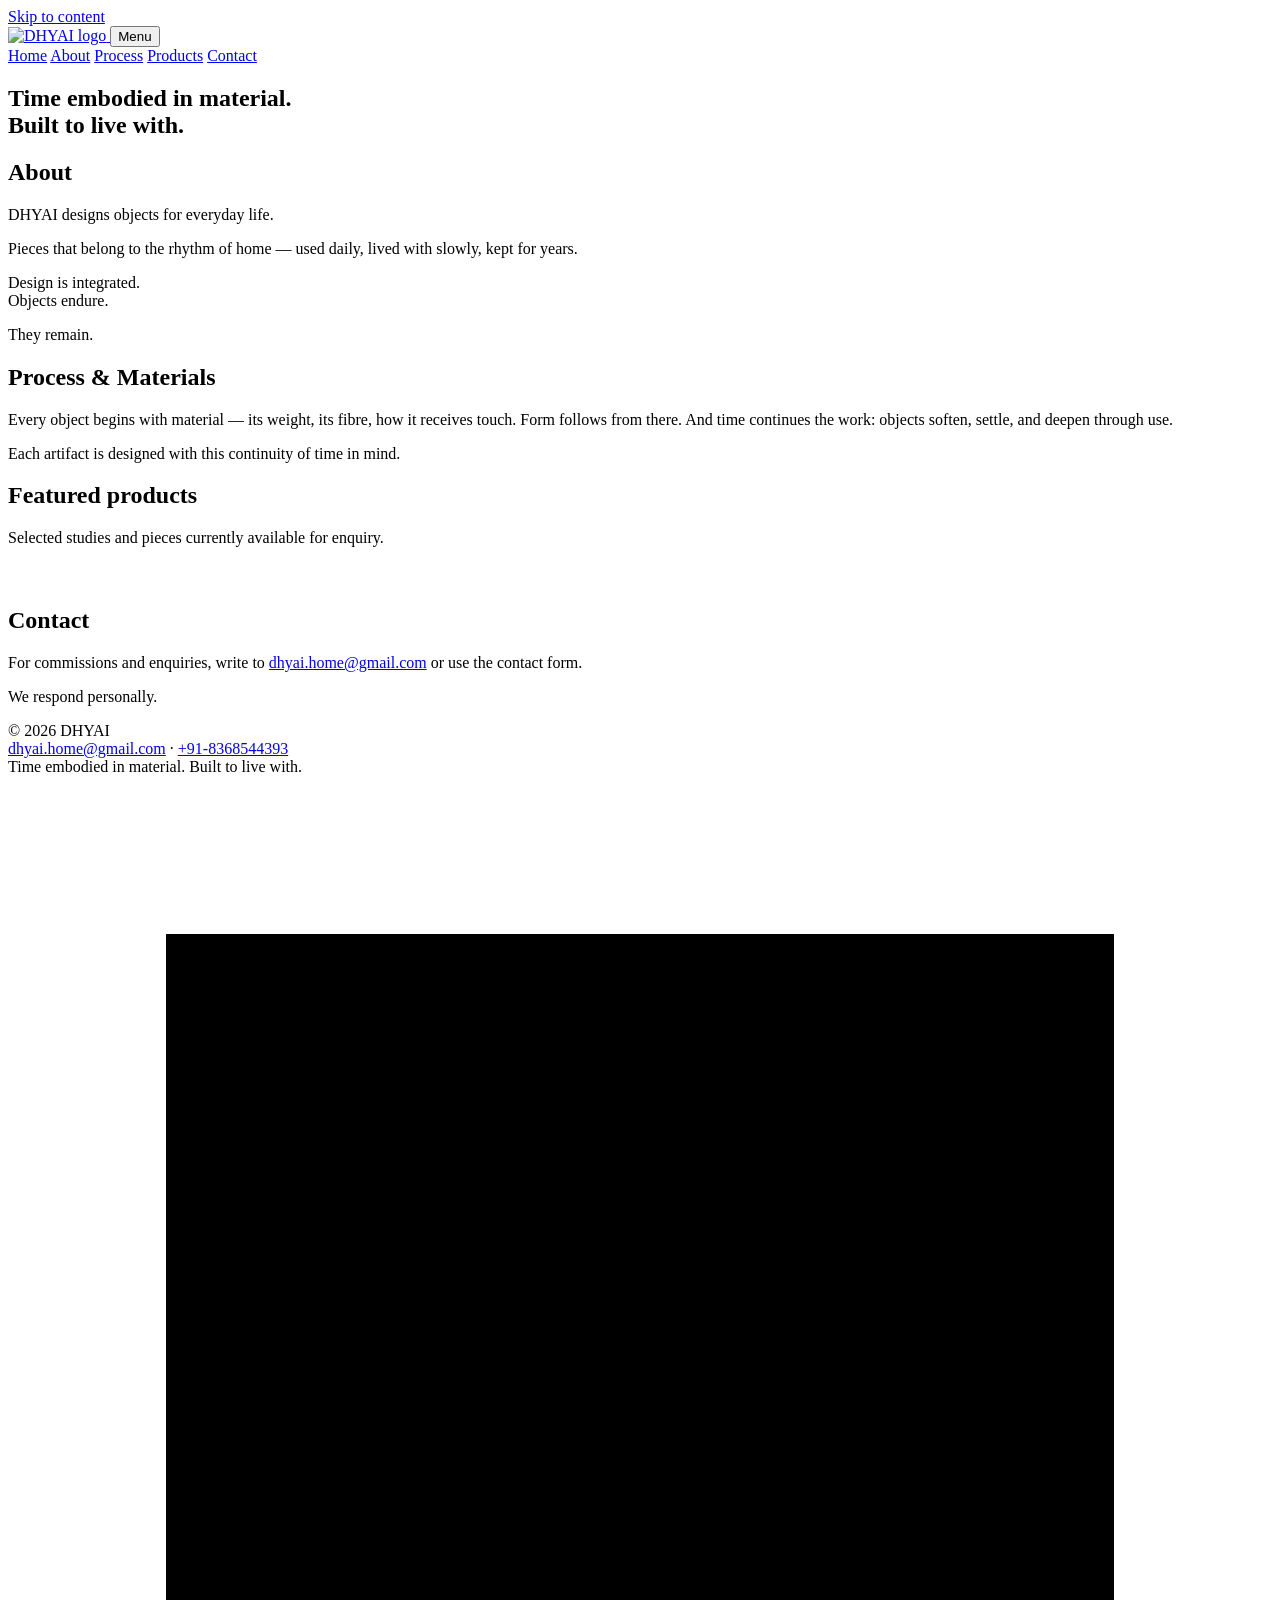
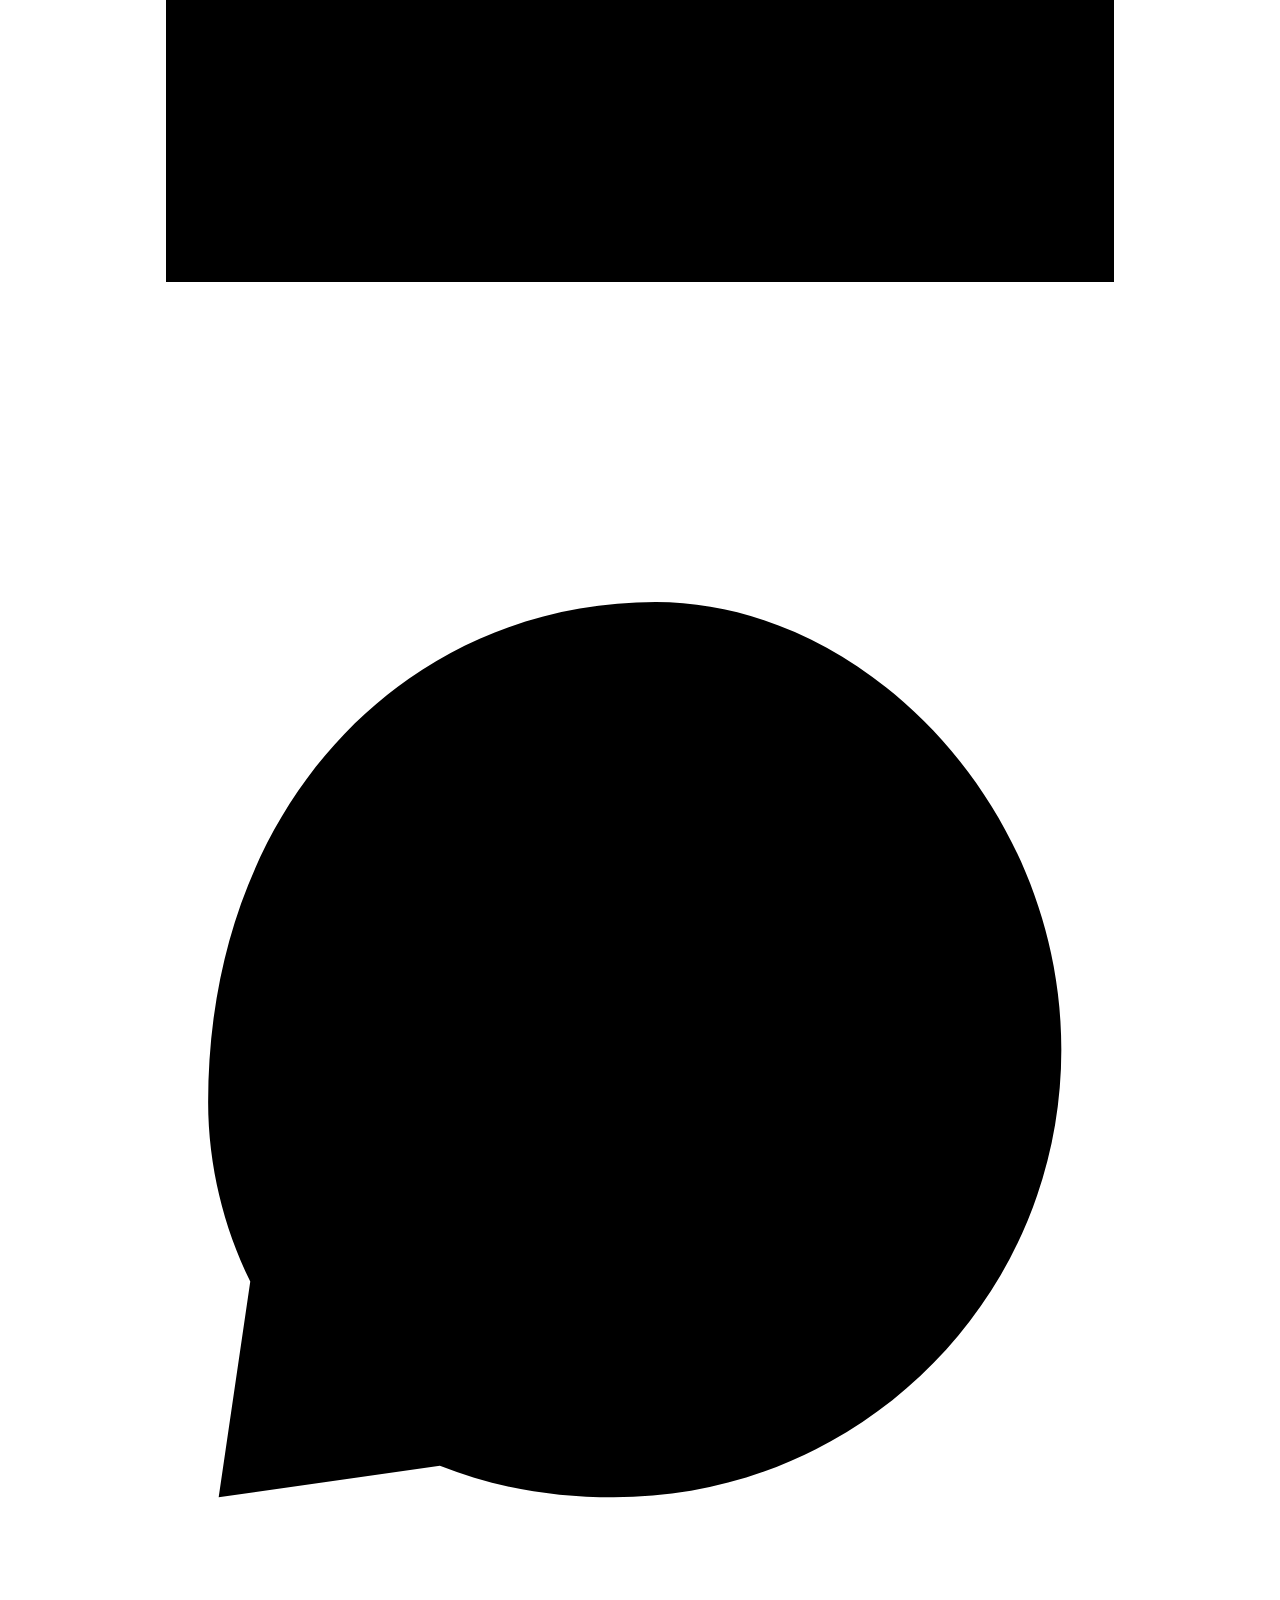
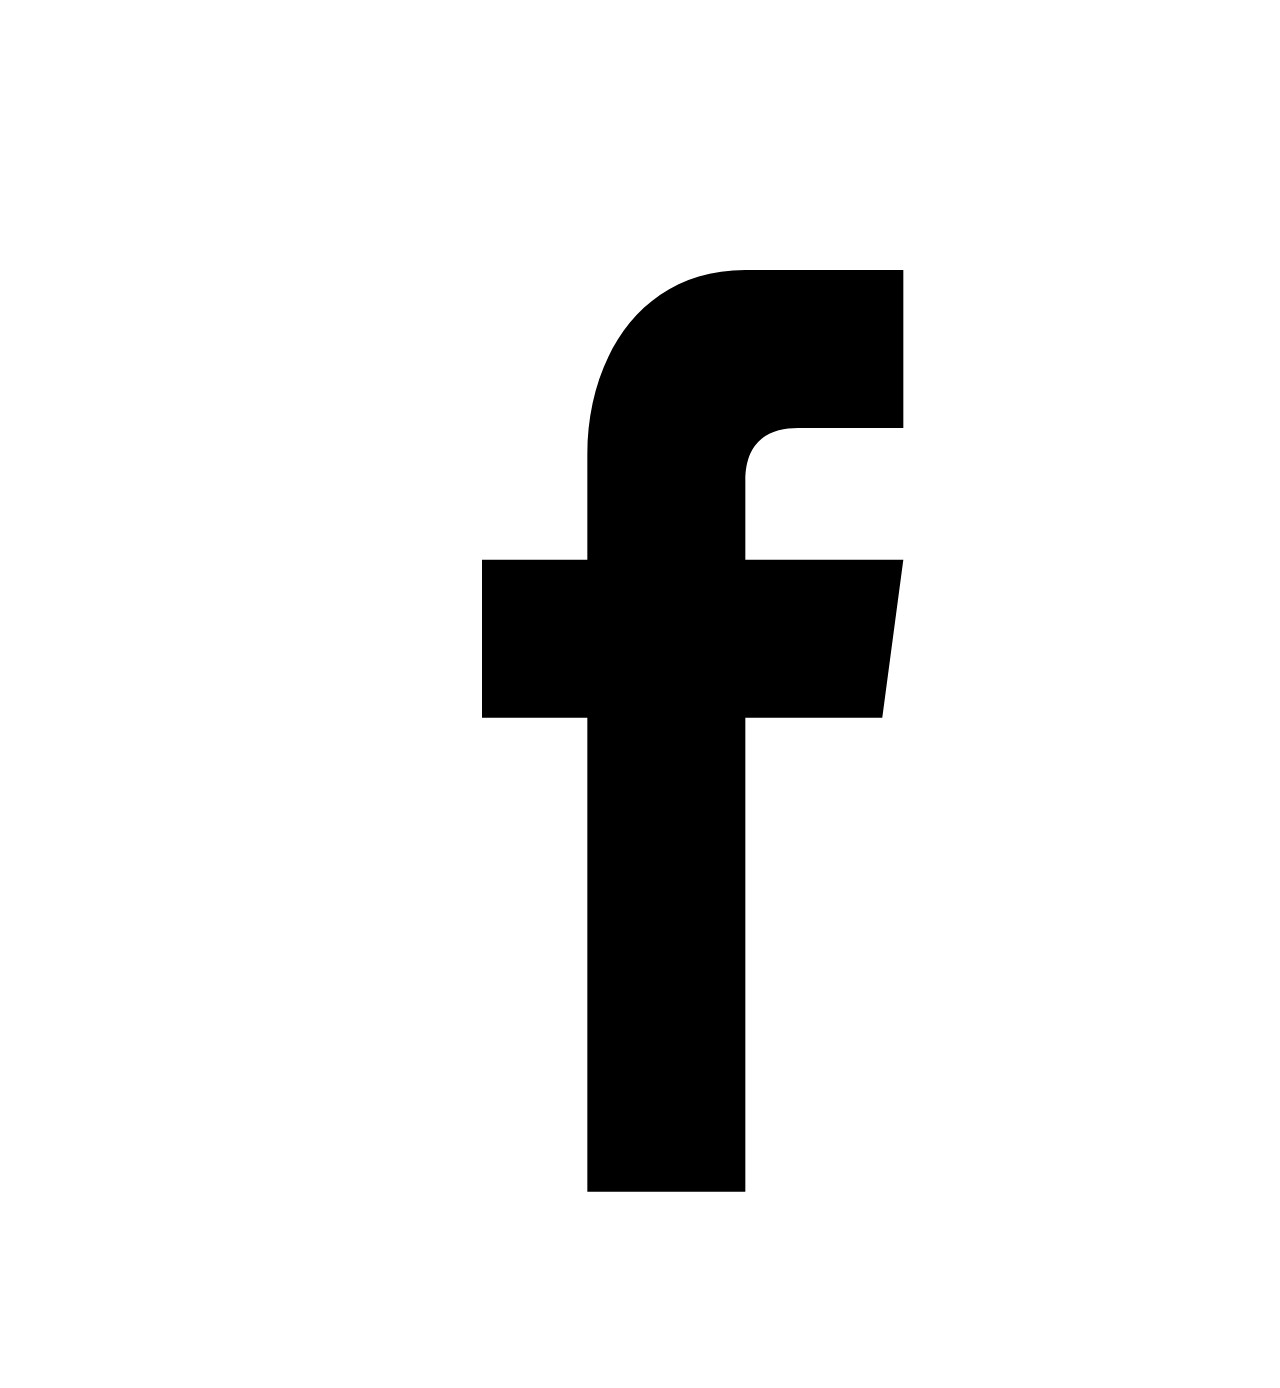
==== commit 2fb3c4e9: "Add files via upload" ====
--- a/index.html
+++ b/index.html
@@ -1,312 +1,144 @@
-<!DOCTYPE html>
+<!doctype html>
 <html lang="en">
 <head>
-    <meta charset="UTF-8">
-    <meta name="viewport" content="width=device-width, initial-scale=1.0">
-    <title>DHYAI</title>
-    
-    <link rel="preconnect" href="https://fonts.googleapis.com">
-    <link rel="preconnect" href="https://fonts.gstatic.com" crossorigin>
-    <link href="https://fonts.googleapis.com/css2?family=Cormorant+Garamond:wght@500&family=Tenor+Sans:wght@400&display=swap" rel="stylesheet">
+  <meta charset="utf-8" />
+  <meta name="viewport" content="width=device-width, initial-scale=1" />
+  <meta name="theme-color" content="#fffbef" />
+  <link rel="icon" type="image/png" href="assets/images/favicon.png" />
+  <link rel="preconnect" href="https://fonts.googleapis.com" />
+  <link rel="preconnect" href="https://fonts.gstatic.com" crossorigin />
+  <link href="https://fonts.googleapis.com/css2?family=Prata&family=Tenor+Sans&display=swap" rel="stylesheet" />
+  <link rel="stylesheet" href="assets/css/styles.css" />
+  <script type="application/ld+json">
+  {
+    "@context": "https://schema.org",
+    "@type": "Organization",
+    "name": "DHYAI",
+    "email": "dhyai.home@gmail.com",
+    "telephone": "+91-8368544393",
+    "url": "",
+    "contactPoint": [{
+      "@type": "ContactPoint",
+      "telephone": "+91-8368544393",
+      "contactType": "customer support",
+      "availableLanguage": ["en"]
+    }]
+  }
+  </script>
+  <title>DHYAI</title>
+</head>
+<body class="home">
+<a class="skip-link" href="#main">Skip to content</a>
+<header class="site-header">
+  <div class="container">
+    <div class="navbar">
+      <a class="brand" href="index.html" aria-label="DHYAI home">
+        <img src="assets/images/logo.png" alt="DHYAI logo" />
+      </a>
 
-    <style>
-        /* GLOBAL DESIGN SYSTEM */
-        :root {
-            --bg-primary: #F4F1EA;
-            --bg-alt: #E9E2D6;
-            --bg-anchor: #2C2621;
-            --text-primary: #3B342E;
-            --text-accent: #5A3802;
-            --text-light: #F4F1EA;
-            
-            --pad-desktop: 110px;
-            --pad-mobile: 70px;
-        }
+      <button class="nav-toggle" type="button" data-nav-toggle aria-controls="site-nav" aria-expanded="false">
+        Menu
+      </button>
 
-        body {
-            background-color: var(--bg-primary);
-            color: var(--text-primary);
-            font-family: 'Tenor Sans', sans-serif;
-            font-weight: 400;
-            margin: 0;
-            padding: 0;
-            overflow-x: hidden;
-            -webkit-font-smoothing: antialiased;
-        }
+      <nav id="site-nav" class="nav-links" data-nav-links data-open="false" aria-label="Primary">
+        <a href="index.html">Home</a>
+        <a href="about.html">About</a>
+        <a href="process.html">Process</a>
+        <a href="products.html">Products</a>
+        <a href="contact.html">Contact</a>
+      </nav>
+    </div>
+  </div>
+</header>
 
-        /* TYPOGRAPHY */
-        h1, h2, h3 {
-            font-family: 'Cormorant Garamond', serif;
-            font-weight: 500;
-            letter-spacing: -0.5px;
-            margin: 0 0 32px 0;
-            line-height: 1.2;
-        }
+<main id="main">
+  <section class="hero">
+    <div class="hero-inner">
+      <h1 class="hero-title fade-section">Time embodied in material.<br/>Built to live with.</h1>
+    </div>
+  </section>
 
-        p, a, span {
-            font-size: 16px;
-            line-height: 1.8;
-            letter-spacing: 0.3px;
-            margin: 0 0 24px 0;
-            max-width: 760px;
-            display: block;
-            text-decoration: none;
-            color: inherit;
-        }
+  <section class="section fade-section">
+    <div class="container">
+      <div class="content-box home-about">
+        <h2>About</h2>
+        <p>DHYAI designs objects for everyday life.</p>
+        <p>Pieces that belong to the rhythm of home — used daily, lived with slowly, kept for years.</p>
+        <p>Design is integrated.<br/>Objects endure.</p>
+        <p class="end-statement">They remain.</p>
+      </div>
+    </div>
+  </section>
 
-        a.accent-link {
-            color: var(--text-accent);
-            transition: opacity 0.3s ease;
-        }
+  <section class="section fade-section">
+    <div class="container">
+      <div class="content-box">
+        <h2>Process &amp; Materials</h2>
+        <p>Every object begins with material — its weight, its fibre, how it receives touch. Form follows from there. And time continues the work: objects soften, settle, and deepen through use.</p>
+        <p class="end-statement">Each artifact is designed with this continuity of time in mind.</p>
+      </div>
+    </div>
+  </section>
 
-        a.accent-link:hover {
-            opacity: 0.7;
-        }
+  <section class="section fade-section">
+    <div class="container">
+      <div class="content-box">
+        <h2>Featured products</h2>
+        <p>Selected studies and pieces currently available for enquiry.</p>
+      </div>
+      <div style="margin-top:60px" class="products-grid" data-featured-products></div>
+    </div>
+  </section>
 
-        /* LAYOUT & SPACING */
-        section {
-            padding: var(--pad-desktop) 12vw;
-            display: flex;
-            flex-direction: column;
-            align-items: flex-start;
-        }
+  <section class="section fade-section">
+    <div class="container">
+      <div class="content-box">
+        <h2>Contact</h2>
+        <p>For commissions and enquiries, write to <a href="mailto:dhyai.home@gmail.com">dhyai.home@gmail.com</a> or use the contact form.</p>
+        <p class="end-statement">We respond personally.</p>
+      </div>
+    </div>
+  </section>
+</main>
 
-        /* SECTION 1 — HERO */
-        #hero {
-            height: 100vh;
-            min-height: 100vh;
-            padding: 0;
-            position: relative;
-            background-image: url('Image-01.jpg'); /* Brick Jali */
-            background-size: cover;
-            background-position: center;
-        }
+<script src="assets/js/products.js"></script>
+<footer class="footer">
+  <div class="container footer-inner">
+    <div class="footer-left">
+      <div>© <span id="year"></span> DHYAI</div>
+      <div class="footer-contact">
+        <a href="mailto:dhyai.home@gmail.com">dhyai.home@gmail.com</a>
+        <span aria-hidden="true"> · </span>
+        <a href="tel:+918368544393">+91-8368544393</a>
+      </div>
+      <div class="small-note">Time embodied in material. Built to live with.</div>
+    </div>
 
-        .hero-overlay {
-            position: absolute;
-            top: 0; left: 0; right: 0; bottom: 0;
-            background: linear-gradient(to right, rgba(44, 38, 33, 0.25) 0%, rgba(44, 38, 33, 0) 50%);
-        }
-
-        .hero-content {
-            position: absolute;
-            top: 50%;
-            transform: translateY(-50%);
-            left: 12vw; /* 12% from left edge */
-            color: var(--text-primary);
-            z-index: 10;
-        }
-
-        #hero h1 {
-            font-size: 48px;
-            margin-bottom: 16px;
-        }
-
-        .logo {
-            font-family: 'Cormorant Garamond', serif;
-            font-size: 24px;
-            letter-spacing: 1px;
-            margin-bottom: 64px;
-        }
-
-        /* SECTION 2 — STUDIO */
-        #studio {
-            background-color: var(--bg-primary);
-        }
-
-        /* SECTION 3 — IMAGE TRANSITION */
-        #material-transition {
-            padding: 0;
-            height: 60vh;
-            position: relative;
-            background-image: url('Image-02.jpg'); /* Muslin in motion */
-            background-size: cover;
-            background-position: center;
-        }
-
-        .transition-caption {
-            position: absolute;
-            bottom: 24px;
-            left: 12vw;
-            font-size: 14px;
-            margin: 0;
-        }
-
-        /* SECTION 4 — MATERIAL */
-        #material {
-            background-color: var(--bg-alt);
-        }
-
-        /* SECTION 5 — DOMESTIC LIFE */
-        #domestic {
-            background-color: var(--bg-primary);
-        }
-
-        /* SECTION 6 — SELECTED STUDIES */
-        #selected {
-            background-color: var(--bg-primary);
-            padding-bottom: calc(var(--pad-desktop) * 1.5);
-        }
-
-        .studies-grid {
-            display: grid;
-            grid-template-columns: repeat(3, 1fr);
-            gap: 40px;
-            width: 100%;
-            margin-top: 48px;
-            margin-bottom: 48px;
-        }
-
-        .study-card img {
-            width: 100%;
-            height: auto;
-            aspect-ratio: 4/5;
-            object-fit: cover;
-            margin-bottom: 24px;
-            display: block;
-        }
-
-        .study-card h3 {
-            font-family: 'Tenor Sans', sans-serif;
-            font-size: 16px;
-            letter-spacing: 0.3px;
-            margin-bottom: 8px;
-        }
-
-        .study-card p {
-            margin-bottom: 8px;
-            opacity: 0.8;
-        }
-
-        /* SECTION 7 — CLOSING PANEL */
-        #closing {
-            background-color: var(--bg-anchor);
-            color: var(--text-light);
-            padding-bottom: var(--pad-desktop);
-        }
-
-        /* MOBILE ADJUSTMENTS */
-        @media (max-width: 768px) {
-            section {
-                padding: var(--pad-mobile) 24px;
-            }
-            #hero .hero-content {
-                left: 24px;
-            }
-            #hero h1 {
-                font-size: 32px;
-            }
-            #material-transition .transition-caption {
-                left: 24px;
-            }
-            .studies-grid {
-                grid-template-columns: 1fr;
-                gap: 64px;
-            }
-        }
-
-        /* FADE ANIMATION */
-        .fade-in {
-            opacity: 0;
-            transform: translateY(15px);
-            transition: opacity 1.2s ease, transform 1.2s ease;
-        }
-        .fade-in.visible {
-            opacity: 1;
-            transform: translateY(0);
-        }
-    </style>
-</head>
-<body>
-
-    <section id="hero">
-        <div class="hero-overlay"></div>
-        <div class="hero-content fade-in">
-            <div class="logo">DHYAI</div>
-            <h1>Time embodied in material.<br>Built to live with.</h1>
-            <p style="font-size: 16px;">Domestic objects shaped through fibre, proportion, and use.</p>
-        </div>
-    </section>
-
-    <section id="studio" class="fade-in">
-        <h2>STUDIO</h2>
-        <p>DHYAI develops domestic objects through material-led study.</p>
-        <p>Each form begins with fibre — how it falls, carries weight, catches light, and responds to touch.</p>
-        <p>Proportion and repetition guide the structure quietly.</p>
-        <p>Forms are introduced with restraint, intended to settle naturally within lived space.</p>
-        <p>The work does not seek attention.<br>It seeks permanence.</p>
-    </section>
-
-    <section id="material-transition" class="fade-in">
-        <p class="transition-caption">Material carries memory.</p>
-    </section>
-
-    <section id="material" class="fade-in">
-        <h2>MATERIAL</h2>
-        <p>Material carries behaviour.</p>
-        <p>Cotton softens and settles over time.<br>Pigment deepens where it gathers within fibre.</p>
-        <p>Repetition, carried across scale, quietly structures the room.</p>
-        <p>As objects age, tone grows warmer and texture more familiar.</p>
-        <p>Design anticipates this change.</p>
-        <a href="process.html" class="accent-link" style="margin-top: 24px;">Explore Process & Material Study →</a>
-    </section>
-
-    <section id="domestic" class="fade-in">
-        <h2>DOMESTIC LIFE</h2>
-        <p>Objects integrate slowly into routine.</p>
-        <p>A fold introduces shadow.<br>Weight settles across a bed.<br>Light moves across surface through the day.</p>
-        <p>Use completes the form.</p>
-        <p>The interior shapes the final expression of each piece.</p>
-    </section>
-
-    <section id="selected" class="fade-in">
-        <h2>SELECTED STUDIES</h2>
-        <p>A considered selection currently available for enquiry.</p>
-        
-        <div class="studies-grid">
-            <div class="study-card">
-                <img src="Image-03.jpg" alt="Selected Study 01">
-                <h3>Object Name</h3>
-                <p>Material specification.</p>
-                <p>Short line regarding form or function.</p>
-                <a href="product.html?id=1" class="accent-link">Enquire →</a>
-            </div>
-            <div class="study-card">
-                <img src="Image-04.jpg" alt="Selected Study 02">
-                <h3>Object Name</h3>
-                <p>Material specification.</p>
-                <p>Short line regarding form or function.</p>
-                <a href="product.html?id=2" class="accent-link">Enquire →</a>
-            </div>
-            <div class="study-card">
-                <img src="Image-05.jpg" alt="Selected Study 03">
-                <h3>Object Name</h3>
-                <p>Material specification.</p>
-                <p>Short line regarding form or function.</p>
-                <a href="product.html?id=3" class="accent-link">Enquire →</a>
-            </div>
-        </div>
-
-        <a href="products.html" class="accent-link">View All Objects →</a>
-    </section>
-
-    <section id="closing" class="fade-in">
-        <p>DHYAI develops objects intended to remain.</p>
-        <p>They gain continuity through use.</p>
-        <p>Time completes the work.</p>
-        <a href="contact.html" class="accent-link" style="color: var(--text-light); opacity: 0.6; margin-top: 24px;">Enquiries →</a>
-    </section>
-
-    <script>
-        const observer = new IntersectionObserver(entries => {
-            entries.forEach(entry => {
-                if (entry.isIntersecting) {
-                    entry.target.classList.add('visible');
-                }
-            });
-        }, { threshold: 0.15 });
-        
-        document.querySelectorAll('.fade-in').forEach(el => observer.observe(el));
-    </script>
+    <nav class="footer-social" aria-label="Social links">
+      <a href="https://instagram.com/yourhandle" target="_blank" rel="noopener" aria-label="Instagram">
+        <svg viewBox="0 0 24 24" role="img" aria-hidden="true" focusable="false">
+          <rect x="3" y="3" width="18" height="18"></rect>
+          <circle cx="12" cy="12" r="4"></circle>
+          <circle cx="17.5" cy="6.5" r="1"></circle>
+        </svg>
+      </a>
+      <a href="https://wa.me/1234567890" target="_blank" rel="noopener" aria-label="WhatsApp">
+        <svg viewBox="0 0 24 24" role="img" aria-hidden="true" focusable="false">
+          <path d="M20 11.5c0 4.7-3.8 8.5-8.5 8.5-1.2 0-2.3-.2-3.3-.6L4 20l.6-4.1c-.5-1-.8-2.2-.8-3.4C3.8 6.8 7.6 3 12.3 3 16.2 3 20 6.8 20 11.5Z"></path>
+          <path d="M9.3 8.8c.2-.4.4-.4.6-.4h.6c.2 0 .4.1.5.4l.7 1.6c.1.2.1.4 0 .6l-.4.5c-.1.1-.1.3 0 .4.4.8 1.2 1.6 2 2 .1.1.3.1.4 0l.5-.4c.2-.1.4-.1.6 0l1.6.7c.2.1.4.3.4.5v.6c0 .2 0 .4-.3.6-.4.4-1 .7-1.6.7-1.3 0-2.9-.8-4.2-2.1C9 12.4 8.2 10.8 8.2 9.5c0-.6.2-1.2.7-1.7Z"></path>
+        </svg>
+      </a>
+      <a href="https://facebook.com/yourpage" target="_blank" rel="noopener" aria-label="Facebook">
+        <svg viewBox="0 0 24 24" role="img" aria-hidden="true" focusable="false">
+          <path d="M14 8.5V7c0-.8.5-1 1-1h2V3h-3c-2 0-3 1.7-3 3.5v2H9v3h2v9h3v-9h2.6l.4-3H14Z"></path>
+        </svg>
+      </a>
+    </nav>
+  </div>
+</footer>
+<script src="assets/js/main.js"></script>
+<script>
+  document.getElementById('year').textContent = new Date().getFullYear();
+</script>
 </body>
 </html>
